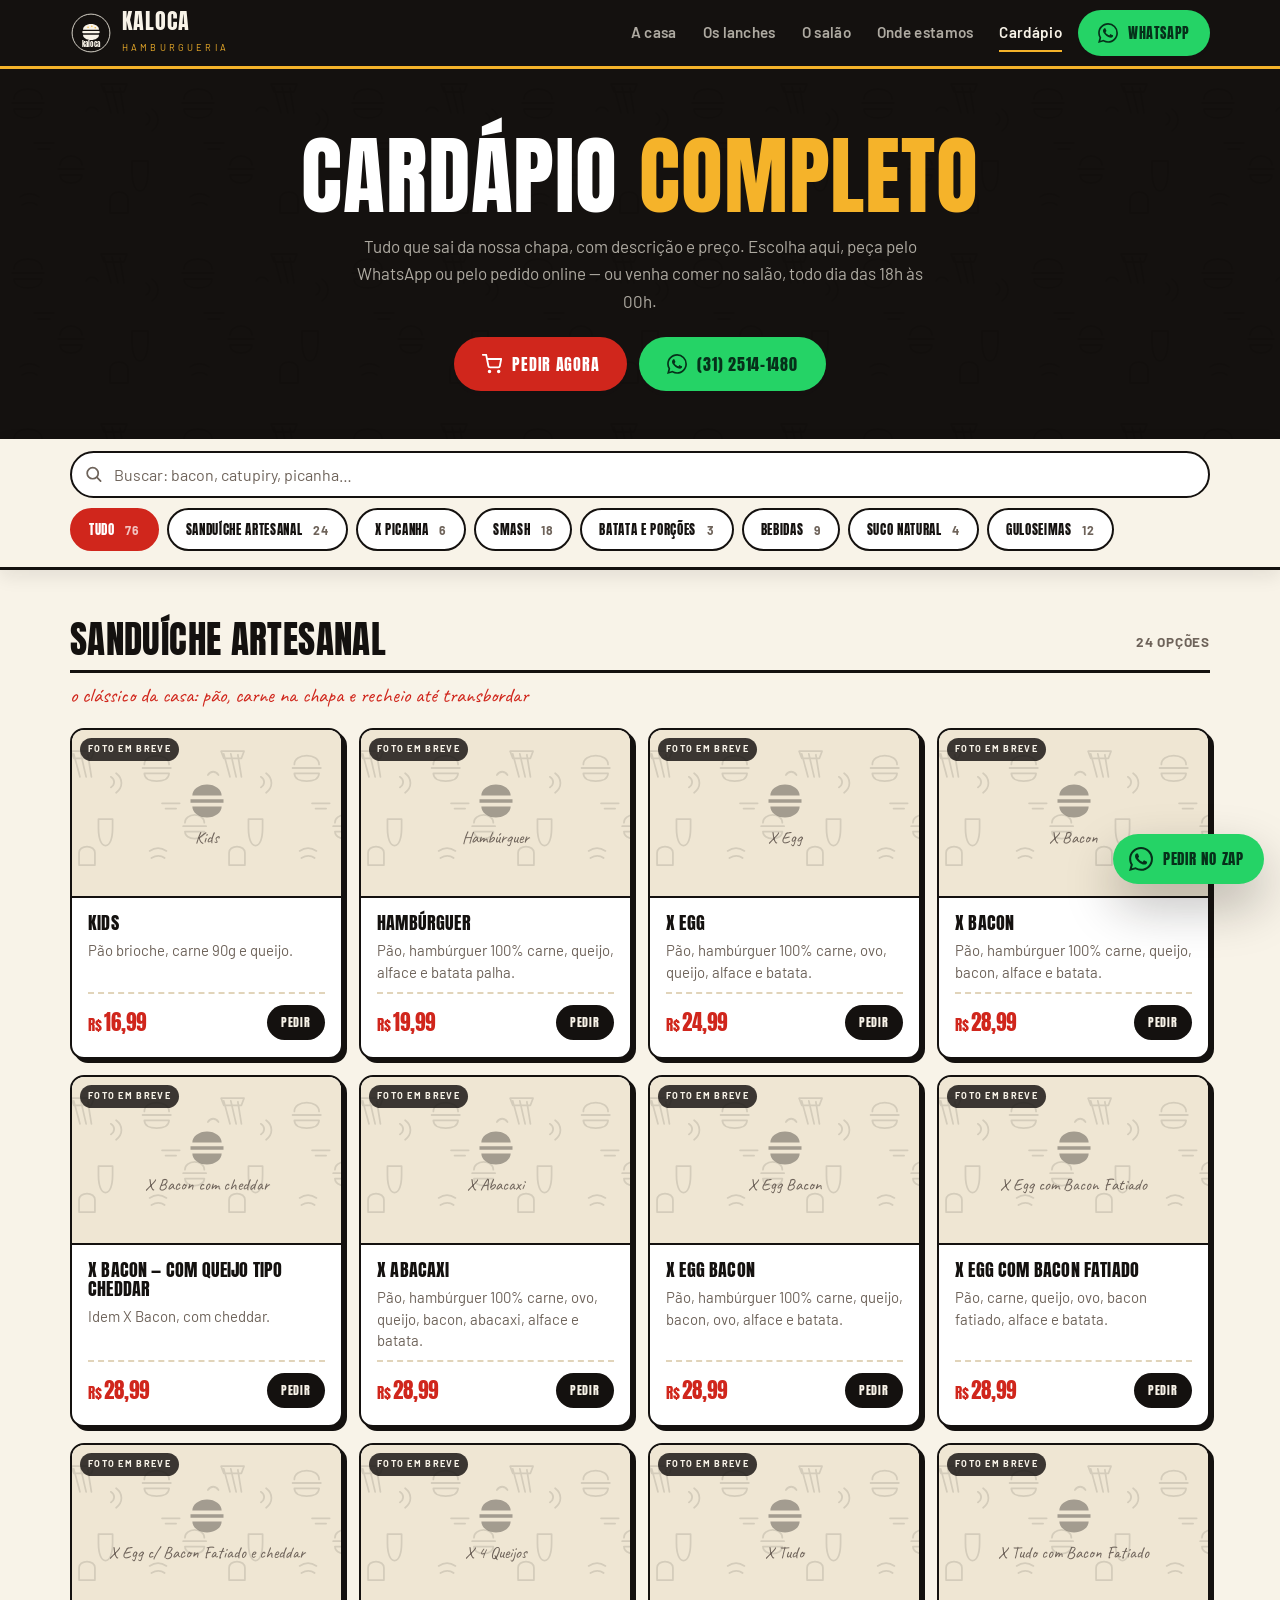
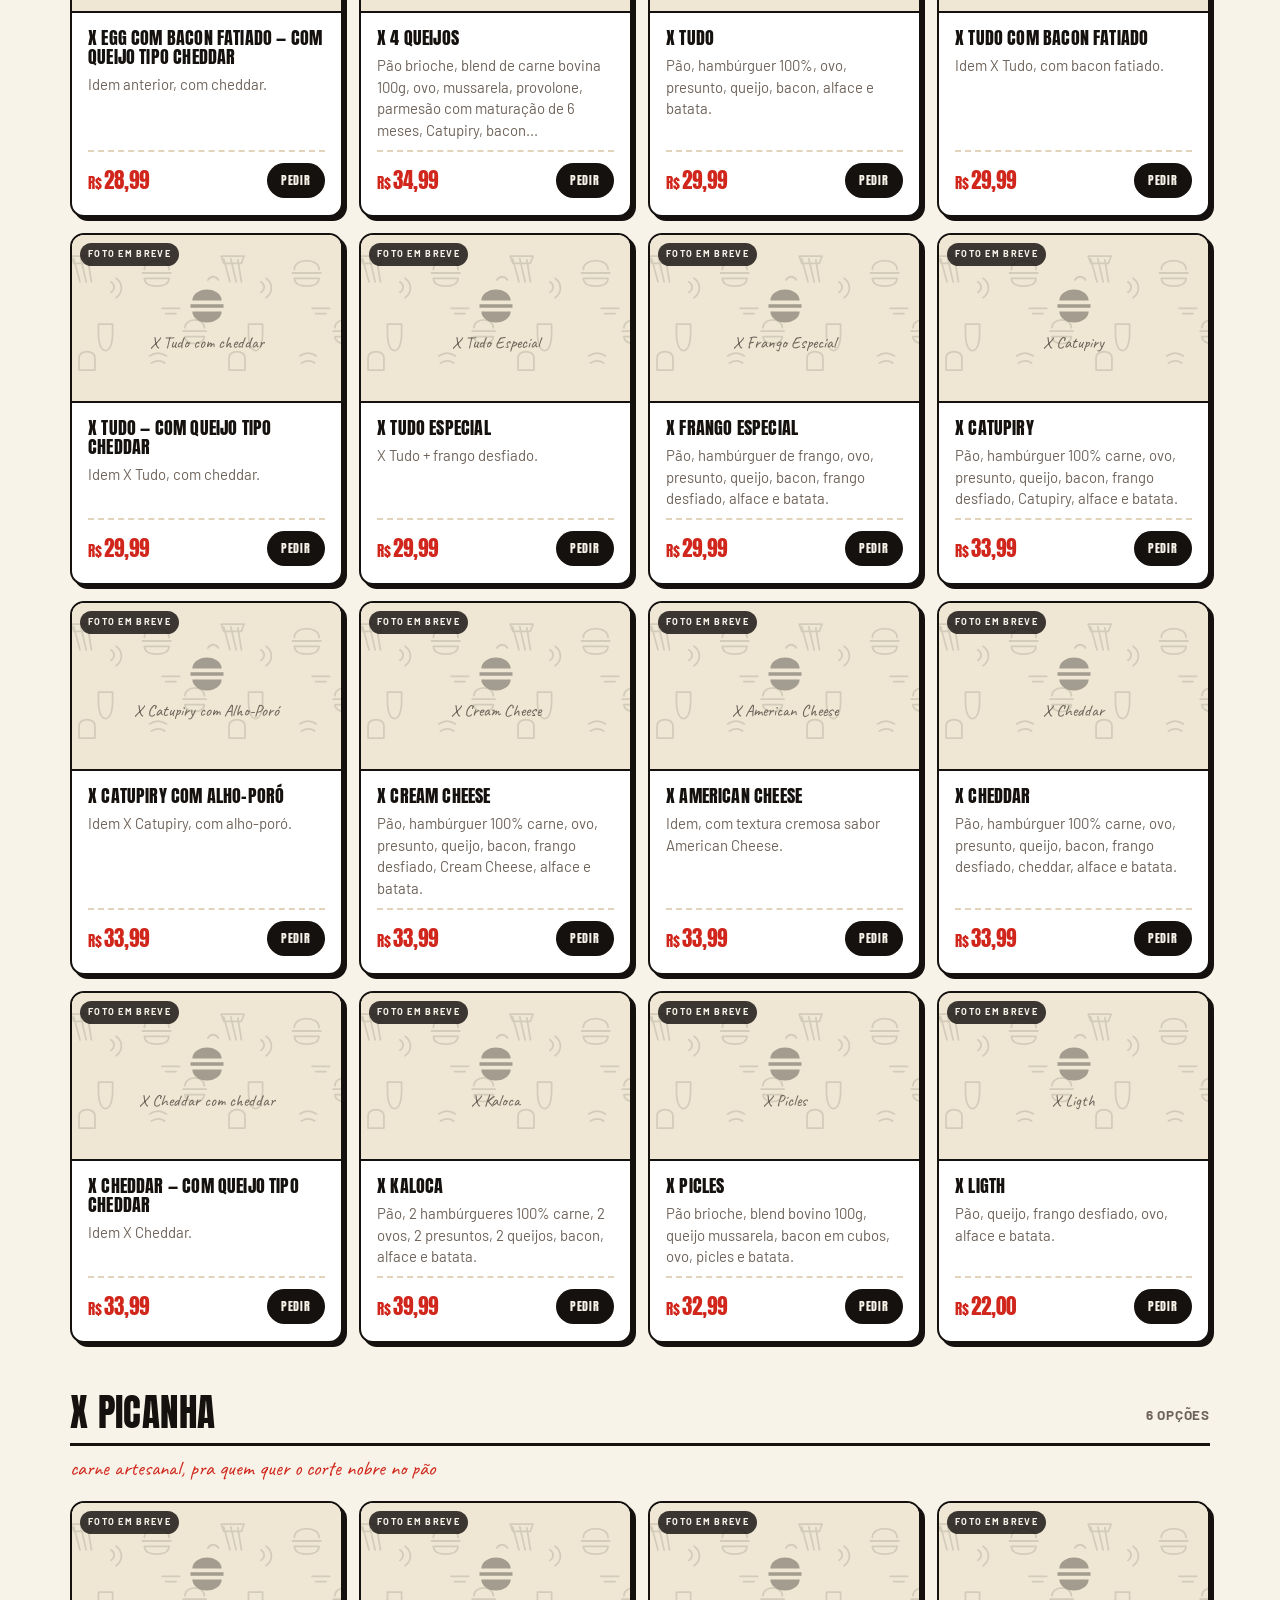
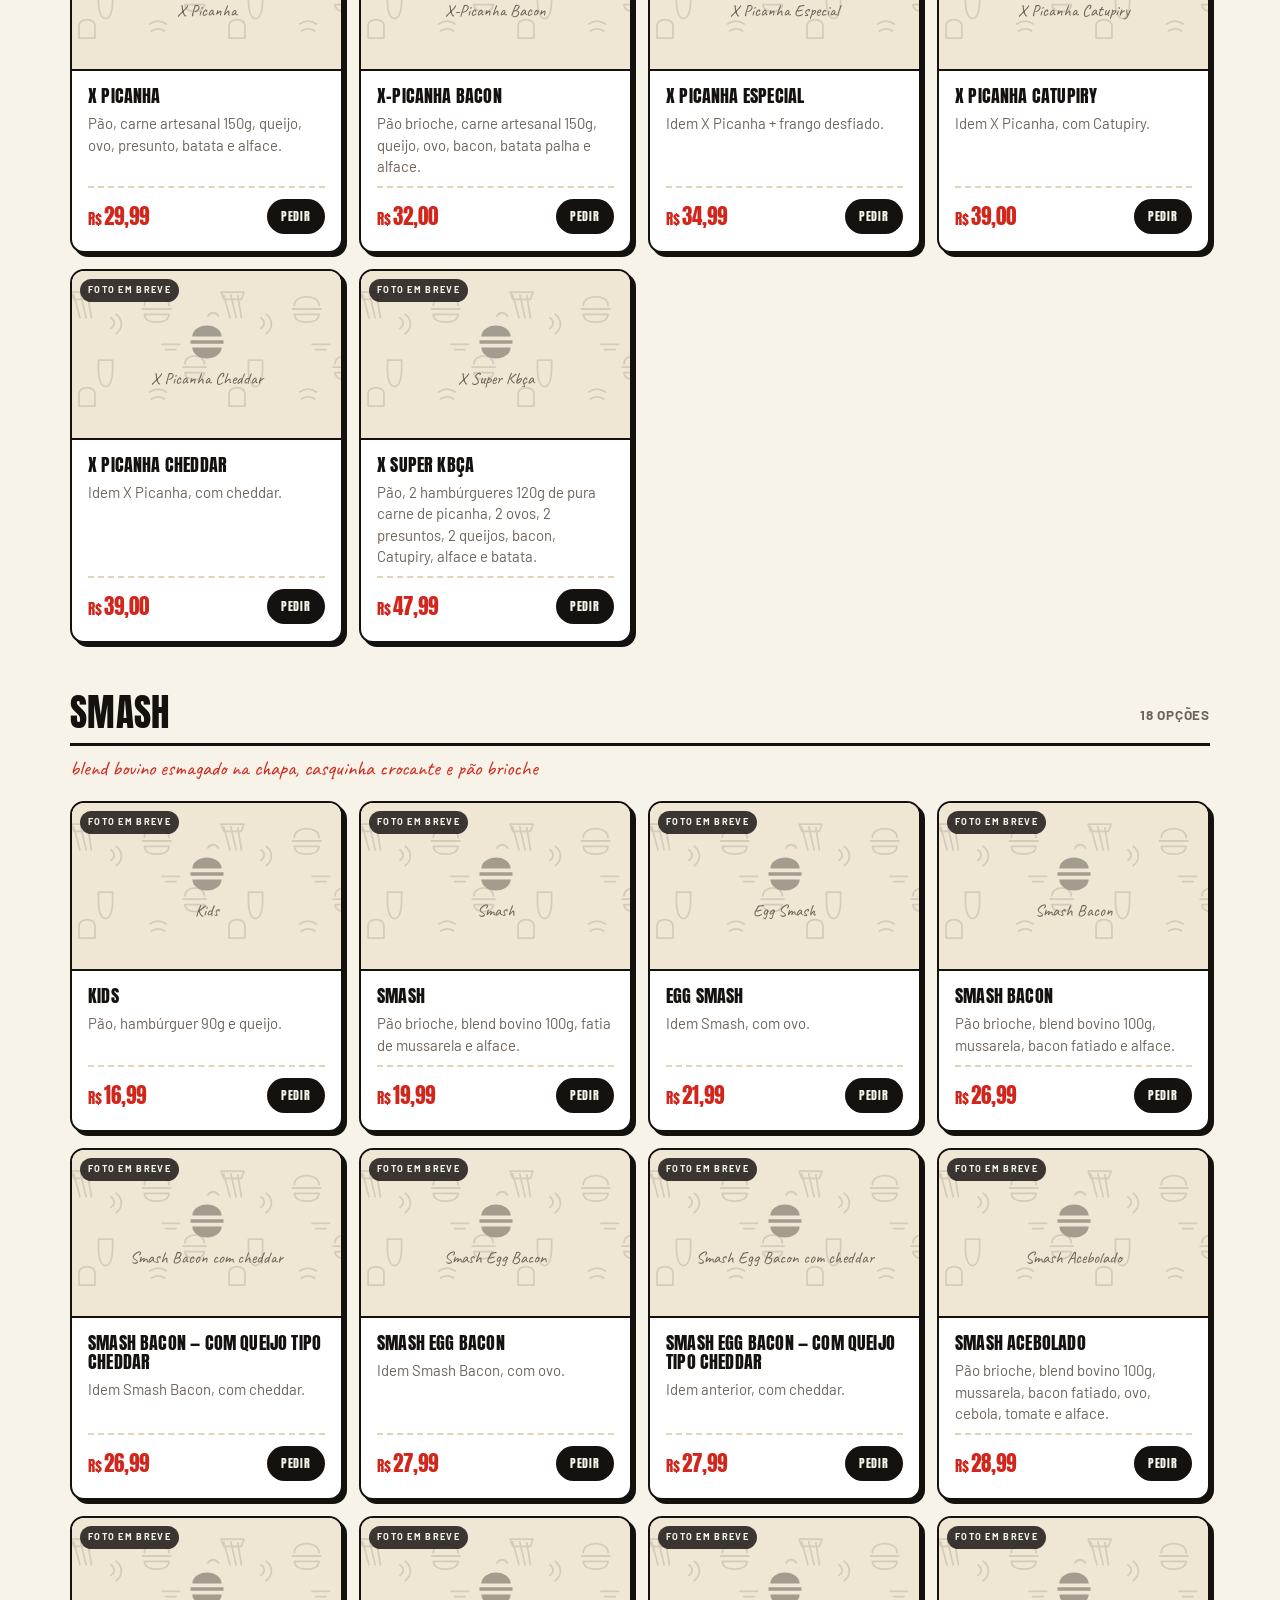
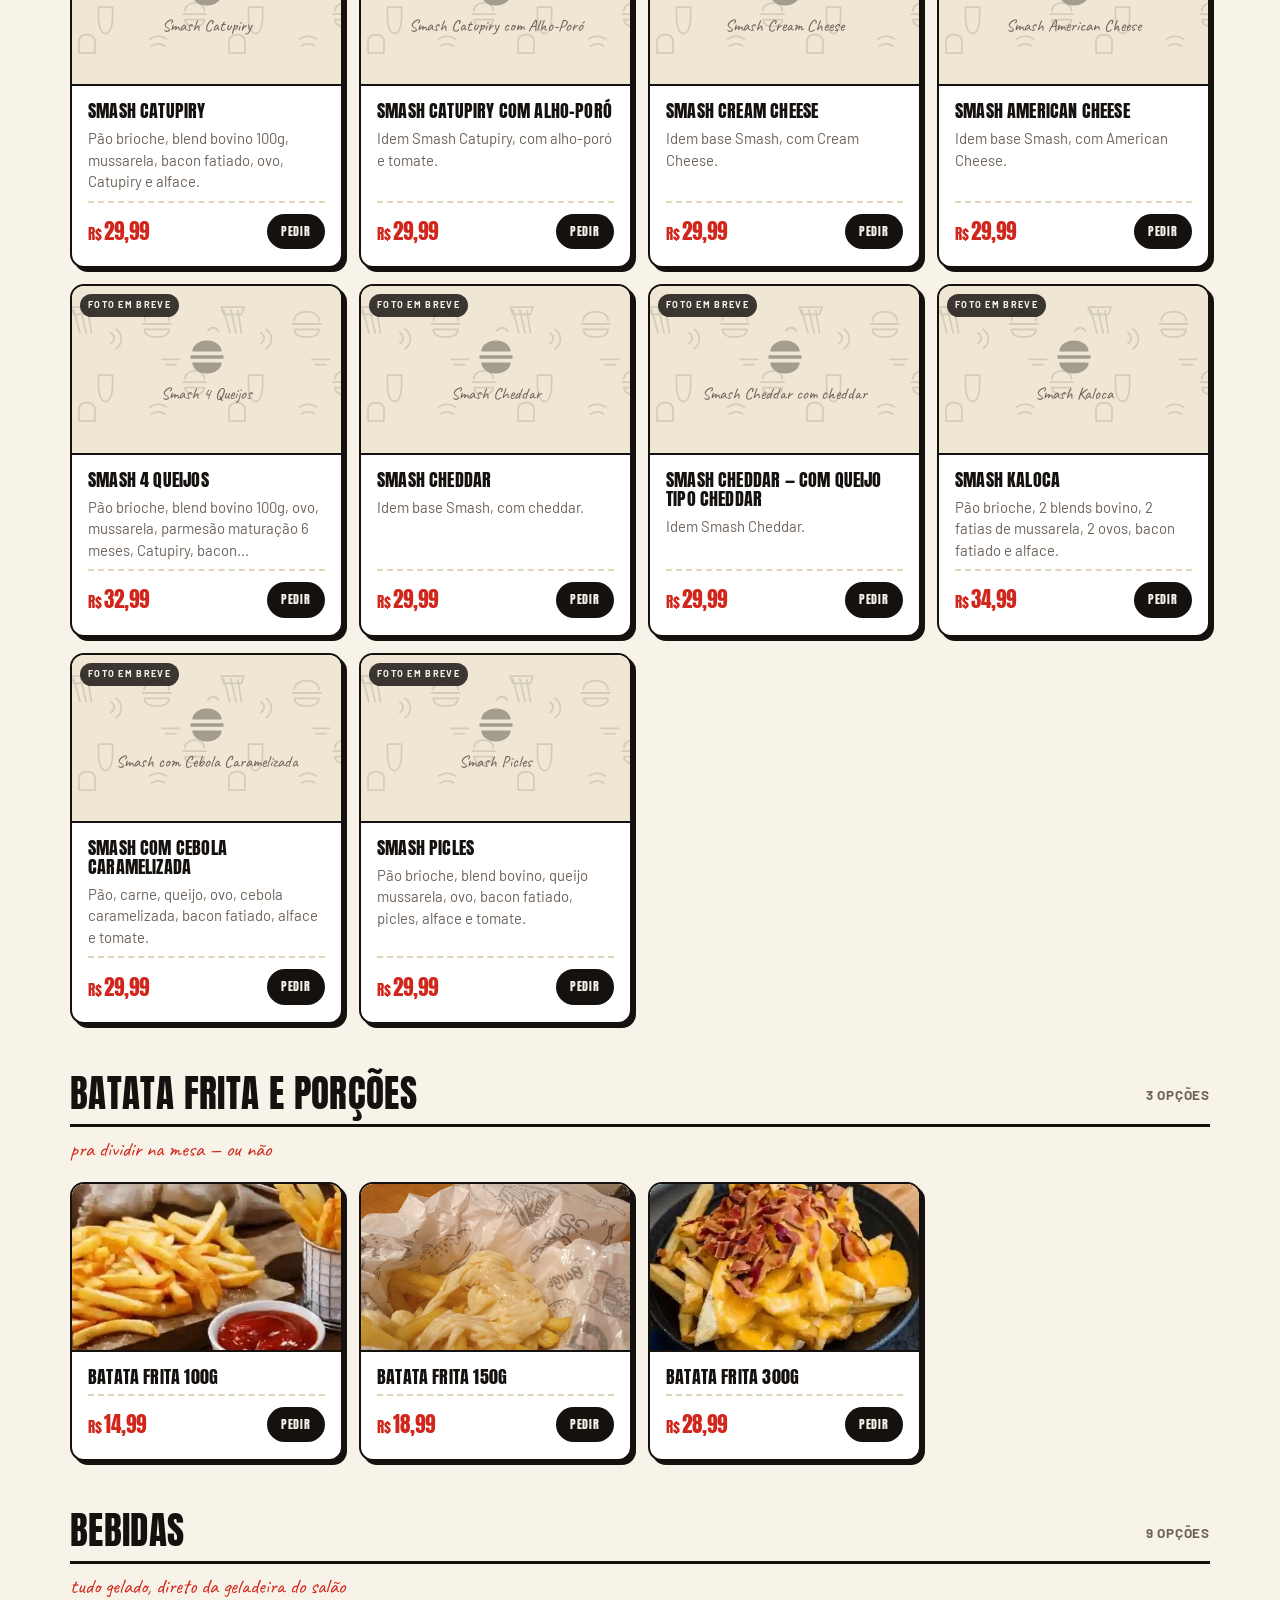
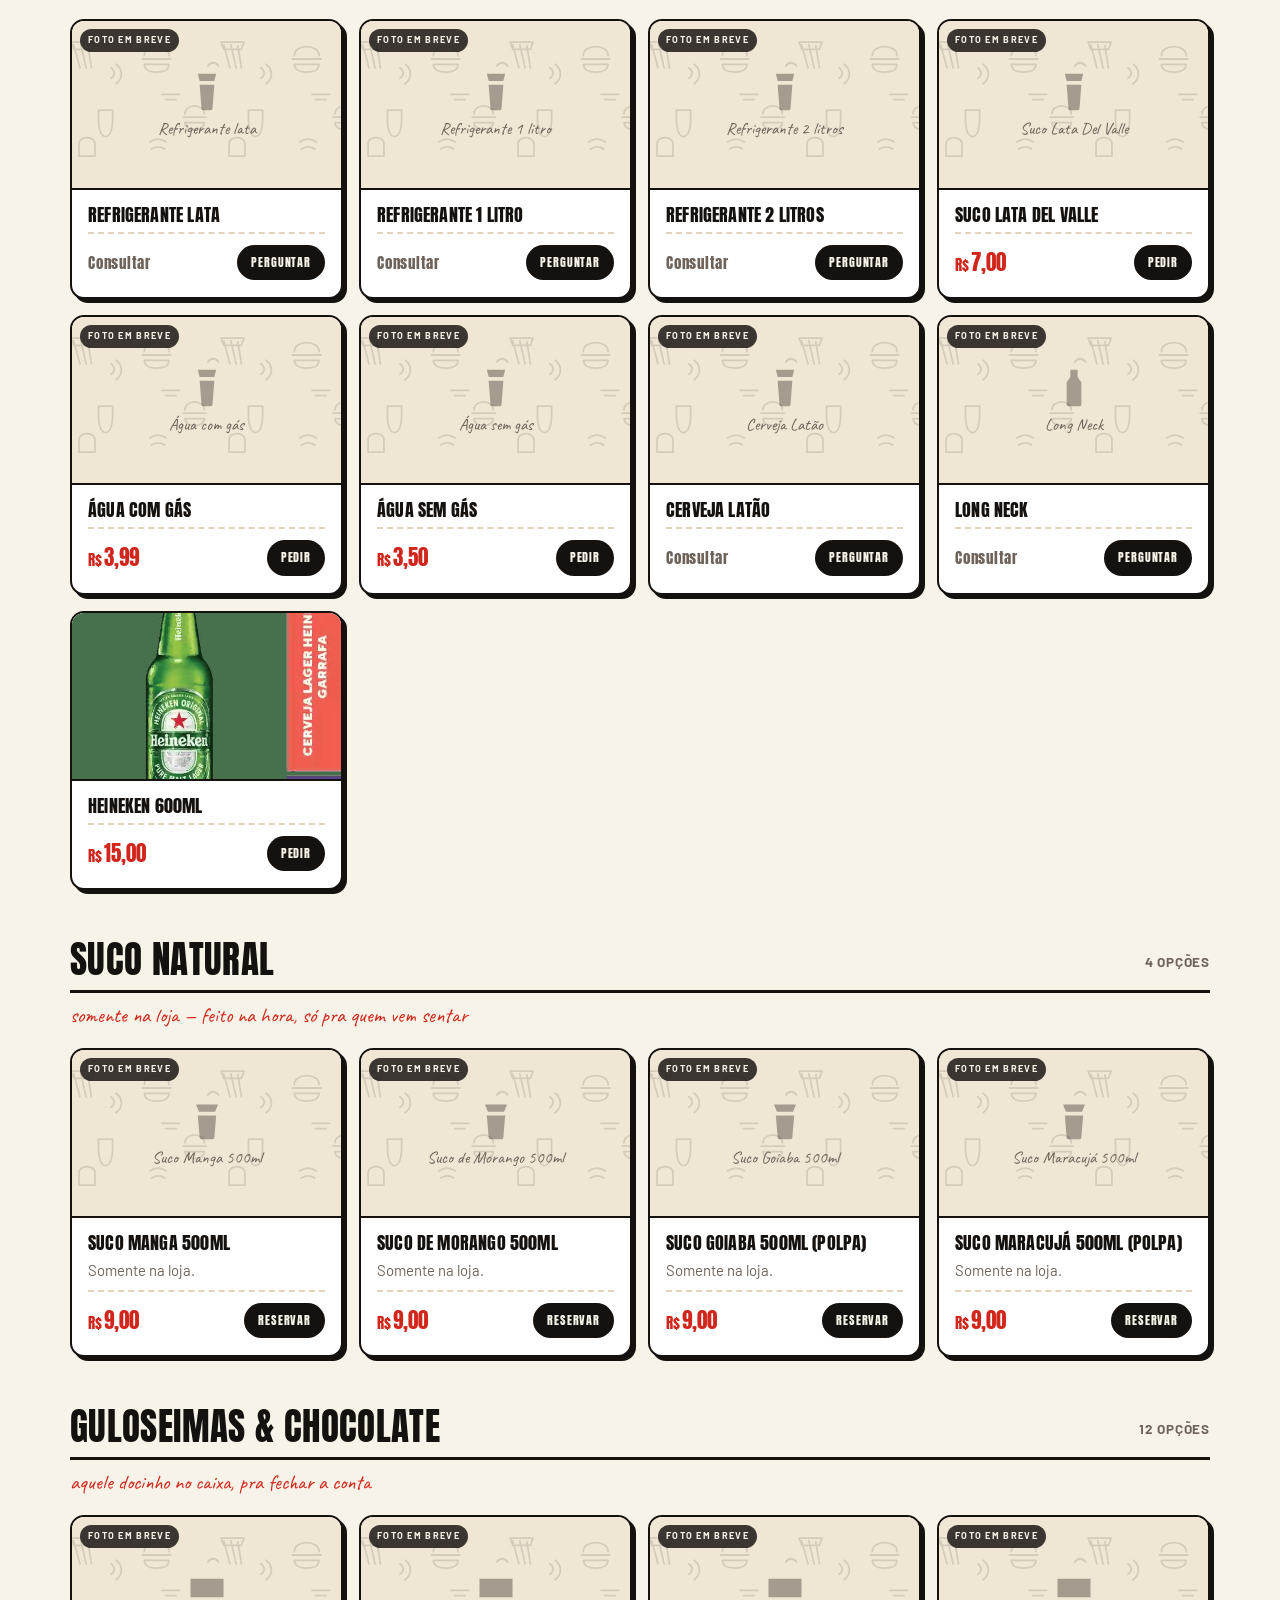
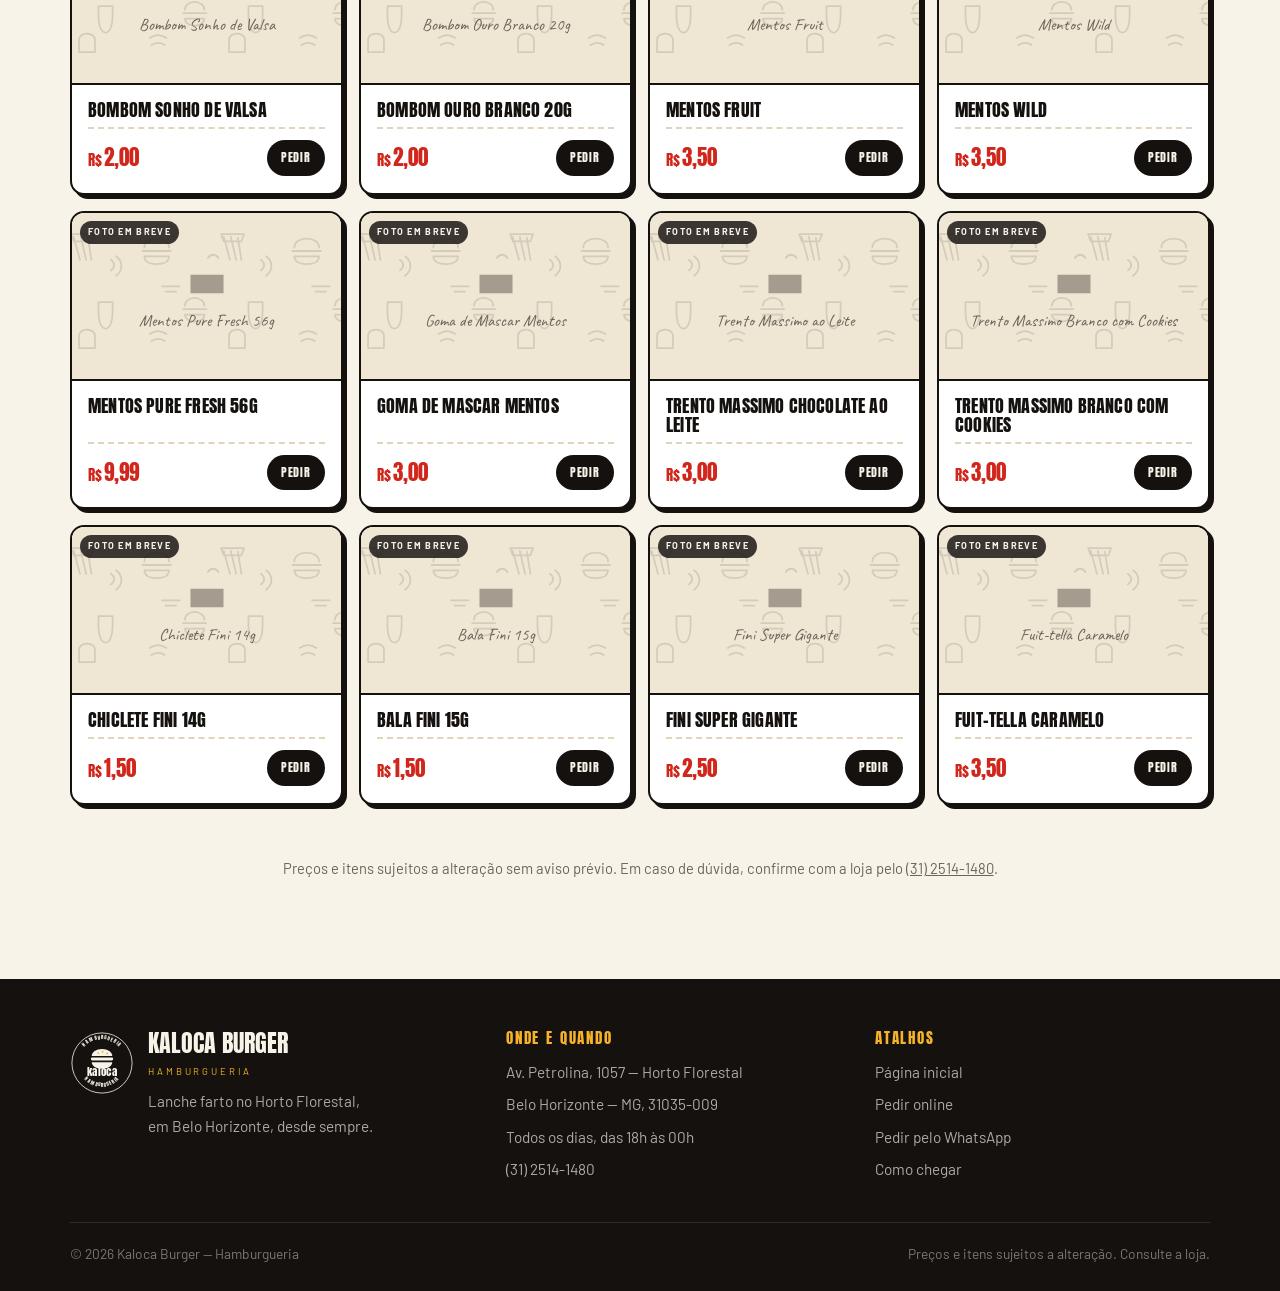
==== cardapio.html @ 1e9589e0 "first commit" ====
<!DOCTYPE html>
<html lang="pt-BR">
<head>
<meta charset="UTF-8">
<meta name="viewport" content="width=device-width, initial-scale=1">
<title>Cardápio — Kaloca Burger | Hamburgueria no Horto Florestal, BH</title>
<meta name="description" content="Cardápio completo da Kaloca Burger: sanduíche artesanal, X Picanha, Smash, batata frita, bebidas, sucos naturais e guloseimas. Com fotos, descrições e preços.">
<meta name="theme-color" content="#14110F">

<meta property="og:type" content="website">
<meta property="og:title" content="Cardápio — Kaloca Burger">
<meta property="og:description" content="Sanduíche artesanal, X Picanha, Smash, batata, bebidas e mais. Todo dia das 18h às 00h no Horto Florestal, BH.">
<meta property="og:image" content="assets/img/destaque-01.jpg">
<meta property="og:locale" content="pt_BR">

<link rel="preconnect" href="https://fonts.googleapis.com">
<link rel="preconnect" href="https://fonts.gstatic.com" crossorigin>
<link href="https://fonts.googleapis.com/css2?family=Anton&family=Barlow:wght@400;500;600;700&family=Caveat:wght@600;700&display=swap" rel="stylesheet">
<link rel="stylesheet" href="css/style.css">
</head>
<body class="tem-barra">

<a class="pula-para-conteudo" href="#conteudo">Pular para o cardápio</a>

<!-- ==================== TOPO ==================== -->
<header class="topo">
  <div class="container topo-interno">

    <a class="topo-marca" href="index.html" aria-label="Kaloca Burger — página inicial">
      <svg class="selo selo--xs" viewBox="0 0 200 200" role="img" aria-hidden="true" focusable="false">
        <circle class="selo-fundo" cx="100" cy="100" r="100"/>
        <circle class="selo-traco" cx="100" cy="100" r="90" fill="none" stroke-width="4"/>
        <g class="selo-tinta">
          <path d="M62 84c0-16 17-27 38-27s38 11 38 27z"/>
          <rect x="58" y="90" width="84" height="11" rx="5.5"/>
          <path d="M62 108h76c0 15-17 25-38 25s-38-10-38-25z"/>
        </g>
        <circle class="selo-realce" cx="86" cy="73" r="3.4"/>
        <circle class="selo-realce" cx="104" cy="68" r="3.4"/>
        <circle class="selo-realce" cx="120" cy="75" r="3.4"/>
        <text class="selo-tinta" x="100" y="168" text-anchor="middle" font-family="Anton, Impact, sans-serif" font-size="34" letter-spacing="1">kaloca</text>
      </svg>
      <span>
        <span class="nome">KALOCA</span>
        <span class="sub">HAMBURGUERIA</span>
      </span>
    </a>

    <nav class="topo-nav" id="nav-principal" aria-label="Navegação principal">
      <a href="index.html#sobre">A casa</a>
      <a href="index.html#destaques">Os lanches</a>
      <a href="index.html#ambiente">O salão</a>
      <a href="index.html#local">Onde estamos</a>
      <a href="cardapio.html" class="ativo" aria-current="page">Cardápio</a>
    </nav>

    <div class="topo-cta">
      <a class="btn btn--zap btn--pequeno btn--zap-topo" href="https://wa.me/553125141480" target="_blank" rel="noopener">
        <svg viewBox="0 0 24 24" fill="currentColor" aria-hidden="true"><path d="M17.472 14.382c-.297-.149-1.758-.867-2.03-.967-.273-.099-.471-.148-.67.15-.197.297-.767.966-.94 1.164-.173.199-.347.223-.644.075-.297-.15-1.255-.463-2.39-1.475-.883-.788-1.48-1.761-1.653-2.059-.173-.297-.018-.458.13-.606.134-.133.298-.347.446-.52.149-.174.198-.298.298-.497.099-.198.05-.371-.025-.52-.075-.149-.669-1.612-.916-2.207-.242-.579-.487-.5-.669-.51-.173-.008-.371-.01-.57-.01-.198 0-.52.074-.792.372-.272.297-1.04 1.016-1.04 2.479 0 1.462 1.065 2.875 1.213 3.074.149.198 2.096 3.2 5.077 4.487.709.306 1.262.489 1.694.625.712.227 1.36.195 1.872.118.571-.085 1.758-.719 2.006-1.413.248-.694.248-1.289.173-1.413-.074-.124-.272-.198-.57-.347M12.05 21.785h-.004a9.87 9.87 0 0 1-5.031-1.378l-.361-.214-3.741.982.998-3.648-.235-.374a9.86 9.86 0 0 1-1.51-5.26c.001-5.45 4.436-9.884 9.888-9.884 2.64 0 5.122 1.03 6.988 2.898a9.825 9.825 0 0 1 2.893 6.994c-.003 5.45-4.437 9.884-9.885 9.884m8.413-18.297A11.815 11.815 0 0 0 12.05 0C5.495 0 .16 5.335.157 11.892c0 2.096.547 4.142 1.588 5.945L.057 24l6.305-1.654a11.882 11.882 0 0 0 5.683 1.448h.005c6.554 0 11.89-5.335 11.893-11.893a11.821 11.821 0 0 0-3.48-8.413"/></svg>
        WhatsApp
      </a>
      <button class="menu-btn" id="menu-btn" aria-expanded="false" aria-controls="nav-principal" aria-label="Abrir menu de navegação">
        <svg viewBox="0 0 24 24" fill="none" stroke="currentColor" stroke-width="2.4" stroke-linecap="round" aria-hidden="true"><path d="M3 6h18M3 12h18M3 18h18"/></svg>
      </button>
    </div>

  </div>
</header>

<!-- ==================== CAPA DO CARDÁPIO ==================== -->
<section class="cardapio-topo">
  <div class="container">
    <h1>Cardápio <em>completo</em></h1>
    <p>
      Tudo que sai da nossa chapa, com descrição e preço. Escolha aqui, peça pelo
      WhatsApp ou pelo pedido online — ou venha comer no salão, todo dia das 18h às 00h.
    </p>
    <div class="btns">
      <a class="btn btn--pedir" href="https://pedido.anota.ai/loja/kbcas-kaloca-1" target="_blank" rel="noopener">
        <svg viewBox="0 0 24 24" fill="none" stroke="currentColor" stroke-width="2.2" stroke-linecap="round" stroke-linejoin="round" aria-hidden="true"><circle cx="9" cy="21" r="1"/><circle cx="20" cy="21" r="1"/><path d="M1 1h4l2.68 13.39a2 2 0 0 0 2 1.61h9.72a2 2 0 0 0 2-1.61L23 6H6"/></svg>
        Pedir agora
      </a>
      <a class="btn btn--zap" href="https://wa.me/553125141480" target="_blank" rel="noopener">
        <svg viewBox="0 0 24 24" fill="currentColor" aria-hidden="true"><path d="M17.472 14.382c-.297-.149-1.758-.867-2.03-.967-.273-.099-.471-.148-.67.15-.197.297-.767.966-.94 1.164-.173.199-.347.223-.644.075-.297-.15-1.255-.463-2.39-1.475-.883-.788-1.48-1.761-1.653-2.059-.173-.297-.018-.458.13-.606.134-.133.298-.347.446-.52.149-.174.198-.298.298-.497.099-.198.05-.371-.025-.52-.075-.149-.669-1.612-.916-2.207-.242-.579-.487-.5-.669-.51-.173-.008-.371-.01-.57-.01-.198 0-.52.074-.792.372-.272.297-1.04 1.016-1.04 2.479 0 1.462 1.065 2.875 1.213 3.074.149.198 2.096 3.2 5.077 4.487.709.306 1.262.489 1.694.625.712.227 1.36.195 1.872.118.571-.085 1.758-.719 2.006-1.413.248-.694.248-1.289.173-1.413-.074-.124-.272-.198-.57-.347M12.05 21.785h-.004a9.87 9.87 0 0 1-5.031-1.378l-.361-.214-3.741.982.998-3.648-.235-.374a9.86 9.86 0 0 1-1.51-5.26c.001-5.45 4.436-9.884 9.888-9.884 2.64 0 5.122 1.03 6.988 2.898a9.825 9.825 0 0 1 2.893 6.994c-.003 5.45-4.437 9.884-9.885 9.884m8.413-18.297A11.815 11.815 0 0 0 12.05 0C5.495 0 .16 5.335.157 11.892c0 2.096.547 4.142 1.588 5.945L.057 24l6.305-1.654a11.882 11.882 0 0 0 5.683 1.448h.005c6.554 0 11.89-5.335 11.893-11.893a11.821 11.821 0 0 0-3.48-8.413"/></svg>
        (31) 2514-1480
      </a>
    </div>
  </div>
</section>

<!-- ==================== FILTROS ==================== -->
<div class="filtros">
  <div class="container filtros-interno">

    <div class="busca-caixa">
      <svg viewBox="0 0 24 24" fill="none" stroke="currentColor" stroke-width="2.2" stroke-linecap="round" stroke-linejoin="round" aria-hidden="true"><circle cx="11" cy="11" r="7"/><path d="M21 21l-4.3-4.3"/></svg>
      <label class="so-leitor" for="busca">Buscar item no cardápio</label>
      <input type="search" id="busca" placeholder="Buscar: bacon, catupiry, picanha…" autocomplete="off">
      <button class="busca-limpar" id="busca-limpar" type="button" aria-label="Limpar busca">
        <svg viewBox="0 0 24 24" fill="none" stroke="currentColor" stroke-width="2.6" stroke-linecap="round" aria-hidden="true"><path d="M18 6L6 18M6 6l12 12"/></svg>
      </button>
    </div>

    <div class="abas" role="tablist" aria-label="Categorias do cardápio">
      <button class="aba" role="tab" aria-selected="true"  data-filtro="todos">Tudo <span class="conta">76</span></button>
      <button class="aba" role="tab" aria-selected="false" data-filtro="artesanal">Sanduíche artesanal <span class="conta">24</span></button>
      <button class="aba" role="tab" aria-selected="false" data-filtro="picanha">X Picanha <span class="conta">6</span></button>
      <button class="aba" role="tab" aria-selected="false" data-filtro="smash">Smash <span class="conta">18</span></button>
      <button class="aba" role="tab" aria-selected="false" data-filtro="batata">Batata e porções <span class="conta">3</span></button>
      <button class="aba" role="tab" aria-selected="false" data-filtro="bebidas">Bebidas <span class="conta">9</span></button>
      <button class="aba" role="tab" aria-selected="false" data-filtro="sucos">Suco natural <span class="conta">4</span></button>
      <button class="aba" role="tab" aria-selected="false" data-filtro="guloseimas">Guloseimas <span class="conta">12</span></button>
    </div>

  </div>
</div>

<!-- ==================== CARDÁPIO ==================== -->
<main class="cardapio-corpo" id="conteudo">
  <div class="container">

    <!-- ---------- SANDUÍCHE ARTESANAL ---------- -->
    <section class="grupo" id="artesanal" data-grupo="artesanal">
      <div class="grupo-cabeca">
        <h2>Sanduíche artesanal</h2>
        <span class="qtd">24 opções</span>
      </div>
      <p class="grupo-nota">o clássico da casa: pão, carne na chapa e recheio até transbordar</p>

      <div class="grade">

        <article class="item" data-busca="kids pão brioche carne 90g queijo">
          <div class="item-foto" data-foto="assets/img/cardapio/kids.jpg">
            <span class="tag-foto">Foto em breve</span>
            <svg class="marca-dagua" viewBox="0 0 24 24" fill="currentColor" aria-hidden="true"><path d="M4 9c0-3.3 3.6-6 8-6s8 2.7 8 6zM3 11h18v2H3zM4 15h16c0 3.3-3.6 6-8 6s-8-2.7-8-6z"/></svg>
            <span class="aguardando">Kids</span>
          </div>
          <div class="item-corpo">
            <h3 class="item-nome">Kids</h3>
            <p class="item-desc">Pão brioche, carne 90g e queijo.</p>
            <div class="item-rodape">
              <span class="item-preco"><span class="cifra">R$</span>16,99</span>
              <a class="item-pedir" href="https://pedido.anota.ai/loja/kbcas-kaloca-1" target="_blank" rel="noopener">Pedir</a>
            </div>
          </div>
        </article>

        <article class="item" data-busca="hambúrguer hamburguer pão 100% carne queijo alface batata palha">
          <div class="item-foto" data-foto="assets/img/cardapio/hamburguer.jpg">
            <span class="tag-foto">Foto em breve</span>
            <svg class="marca-dagua" viewBox="0 0 24 24" fill="currentColor" aria-hidden="true"><path d="M4 9c0-3.3 3.6-6 8-6s8 2.7 8 6zM3 11h18v2H3zM4 15h16c0 3.3-3.6 6-8 6s-8-2.7-8-6z"/></svg>
            <span class="aguardando">Hambúrguer</span>
          </div>
          <div class="item-corpo">
            <h3 class="item-nome">Hambúrguer</h3>
            <p class="item-desc">Pão, hambúrguer 100% carne, queijo, alface e batata palha.</p>
            <div class="item-rodape">
              <span class="item-preco"><span class="cifra">R$</span>19,99</span>
              <a class="item-pedir" href="https://pedido.anota.ai/loja/kbcas-kaloca-1" target="_blank" rel="noopener">Pedir</a>
            </div>
          </div>
        </article>

        <article class="item" data-busca="x egg ovo pão 100% carne queijo alface batata">
          <div class="item-foto" data-foto="assets/img/cardapio/x-egg.jpg">
            <span class="tag-foto">Foto em breve</span>
            <svg class="marca-dagua" viewBox="0 0 24 24" fill="currentColor" aria-hidden="true"><path d="M4 9c0-3.3 3.6-6 8-6s8 2.7 8 6zM3 11h18v2H3zM4 15h16c0 3.3-3.6 6-8 6s-8-2.7-8-6z"/></svg>
            <span class="aguardando">X Egg</span>
          </div>
          <div class="item-corpo">
            <h3 class="item-nome">X Egg</h3>
            <p class="item-desc">Pão, hambúrguer 100% carne, ovo, queijo, alface e batata.</p>
            <div class="item-rodape">
              <span class="item-preco"><span class="cifra">R$</span>24,99</span>
              <a class="item-pedir" href="https://pedido.anota.ai/loja/kbcas-kaloca-1" target="_blank" rel="noopener">Pedir</a>
            </div>
          </div>
        </article>

        <article class="item" data-busca="x bacon pão 100% carne queijo bacon alface batata">
          <div class="item-foto" data-foto="assets/img/cardapio/x-bacon.jpg">
            <span class="tag-foto">Foto em breve</span>
            <svg class="marca-dagua" viewBox="0 0 24 24" fill="currentColor" aria-hidden="true"><path d="M4 9c0-3.3 3.6-6 8-6s8 2.7 8 6zM3 11h18v2H3zM4 15h16c0 3.3-3.6 6-8 6s-8-2.7-8-6z"/></svg>
            <span class="aguardando">X Bacon</span>
          </div>
          <div class="item-corpo">
            <h3 class="item-nome">X Bacon</h3>
            <p class="item-desc">Pão, hambúrguer 100% carne, queijo, bacon, alface e batata.</p>
            <div class="item-rodape">
              <span class="item-preco"><span class="cifra">R$</span>28,99</span>
              <a class="item-pedir" href="https://pedido.anota.ai/loja/kbcas-kaloca-1" target="_blank" rel="noopener">Pedir</a>
            </div>
          </div>
        </article>

        <article class="item" data-busca="x bacon com queijo tipo cheddar">
          <div class="item-foto" data-foto="assets/img/cardapio/x-bacon-cheddar.jpg">
            <span class="tag-foto">Foto em breve</span>
            <svg class="marca-dagua" viewBox="0 0 24 24" fill="currentColor" aria-hidden="true"><path d="M4 9c0-3.3 3.6-6 8-6s8 2.7 8 6zM3 11h18v2H3zM4 15h16c0 3.3-3.6 6-8 6s-8-2.7-8-6z"/></svg>
            <span class="aguardando">X Bacon com cheddar</span>
          </div>
          <div class="item-corpo">
            <h3 class="item-nome">X Bacon — Com queijo tipo cheddar</h3>
            <p class="item-desc">Idem X Bacon, com cheddar.</p>
            <div class="item-rodape">
              <span class="item-preco"><span class="cifra">R$</span>28,99</span>
              <a class="item-pedir" href="https://pedido.anota.ai/loja/kbcas-kaloca-1" target="_blank" rel="noopener">Pedir</a>
            </div>
          </div>
        </article>

        <article class="item" data-busca="x abacaxi pão 100% carne ovo queijo bacon abacaxi alface batata">
          <div class="item-foto" data-foto="assets/img/cardapio/x-abacaxi.jpg">
            <span class="tag-foto">Foto em breve</span>
            <svg class="marca-dagua" viewBox="0 0 24 24" fill="currentColor" aria-hidden="true"><path d="M4 9c0-3.3 3.6-6 8-6s8 2.7 8 6zM3 11h18v2H3zM4 15h16c0 3.3-3.6 6-8 6s-8-2.7-8-6z"/></svg>
            <span class="aguardando">X Abacaxi</span>
          </div>
          <div class="item-corpo">
            <h3 class="item-nome">X Abacaxi</h3>
            <p class="item-desc">Pão, hambúrguer 100% carne, ovo, queijo, bacon, abacaxi, alface e batata.</p>
            <div class="item-rodape">
              <span class="item-preco"><span class="cifra">R$</span>28,99</span>
              <a class="item-pedir" href="https://pedido.anota.ai/loja/kbcas-kaloca-1" target="_blank" rel="noopener">Pedir</a>
            </div>
          </div>
        </article>

        <article class="item" data-busca="x egg bacon ovo pão 100% carne queijo alface batata">
          <div class="item-foto" data-foto="assets/img/cardapio/x-egg-bacon.jpg">
            <span class="tag-foto">Foto em breve</span>
            <svg class="marca-dagua" viewBox="0 0 24 24" fill="currentColor" aria-hidden="true"><path d="M4 9c0-3.3 3.6-6 8-6s8 2.7 8 6zM3 11h18v2H3zM4 15h16c0 3.3-3.6 6-8 6s-8-2.7-8-6z"/></svg>
            <span class="aguardando">X Egg Bacon</span>
          </div>
          <div class="item-corpo">
            <h3 class="item-nome">X Egg Bacon</h3>
            <p class="item-desc">Pão, hambúrguer 100% carne, queijo, bacon, ovo, alface e batata.</p>
            <div class="item-rodape">
              <span class="item-preco"><span class="cifra">R$</span>28,99</span>
              <a class="item-pedir" href="https://pedido.anota.ai/loja/kbcas-kaloca-1" target="_blank" rel="noopener">Pedir</a>
            </div>
          </div>
        </article>

        <article class="item" data-busca="x egg com bacon fatiado pão carne queijo ovo alface batata">
          <div class="item-foto" data-foto="assets/img/cardapio/x-egg-bacon-fatiado.jpg">
            <span class="tag-foto">Foto em breve</span>
            <svg class="marca-dagua" viewBox="0 0 24 24" fill="currentColor" aria-hidden="true"><path d="M4 9c0-3.3 3.6-6 8-6s8 2.7 8 6zM3 11h18v2H3zM4 15h16c0 3.3-3.6 6-8 6s-8-2.7-8-6z"/></svg>
            <span class="aguardando">X Egg com Bacon Fatiado</span>
          </div>
          <div class="item-corpo">
            <h3 class="item-nome">X Egg com Bacon Fatiado</h3>
            <p class="item-desc">Pão, carne, queijo, ovo, bacon fatiado, alface e batata.</p>
            <div class="item-rodape">
              <span class="item-preco"><span class="cifra">R$</span>28,99</span>
              <a class="item-pedir" href="https://pedido.anota.ai/loja/kbcas-kaloca-1" target="_blank" rel="noopener">Pedir</a>
            </div>
          </div>
        </article>

        <article class="item" data-busca="x egg com bacon fatiado com queijo tipo cheddar">
          <div class="item-foto" data-foto="assets/img/cardapio/x-egg-bacon-fatiado-cheddar.jpg">
            <span class="tag-foto">Foto em breve</span>
            <svg class="marca-dagua" viewBox="0 0 24 24" fill="currentColor" aria-hidden="true"><path d="M4 9c0-3.3 3.6-6 8-6s8 2.7 8 6zM3 11h18v2H3zM4 15h16c0 3.3-3.6 6-8 6s-8-2.7-8-6z"/></svg>
            <span class="aguardando">X Egg c/ Bacon Fatiado e cheddar</span>
          </div>
          <div class="item-corpo">
            <h3 class="item-nome">X Egg com Bacon Fatiado — Com queijo tipo cheddar</h3>
            <p class="item-desc">Idem anterior, com cheddar.</p>
            <div class="item-rodape">
              <span class="item-preco"><span class="cifra">R$</span>28,99</span>
              <a class="item-pedir" href="https://pedido.anota.ai/loja/kbcas-kaloca-1" target="_blank" rel="noopener">Pedir</a>
            </div>
          </div>
        </article>

        <article class="item" data-busca="x 4 quatro queijos pão brioche blend carne bovina 100g ovo mussarela provolone parmesão maturação catupiry bacon">
          <div class="item-foto" data-foto="assets/img/cardapio/x-4-queijos.jpg">
            <span class="tag-foto">Foto em breve</span>
            <svg class="marca-dagua" viewBox="0 0 24 24" fill="currentColor" aria-hidden="true"><path d="M4 9c0-3.3 3.6-6 8-6s8 2.7 8 6zM3 11h18v2H3zM4 15h16c0 3.3-3.6 6-8 6s-8-2.7-8-6z"/></svg>
            <span class="aguardando">X 4 Queijos</span>
          </div>
          <div class="item-corpo">
            <h3 class="item-nome">X 4 Queijos</h3>
            <p class="item-desc">Pão brioche, blend de carne bovina 100g, ovo, mussarela, provolone, parmesão com maturação de 6 meses, Catupiry, bacon...</p>
            <div class="item-rodape">
              <span class="item-preco"><span class="cifra">R$</span>34,99</span>
              <a class="item-pedir" href="https://pedido.anota.ai/loja/kbcas-kaloca-1" target="_blank" rel="noopener">Pedir</a>
            </div>
          </div>
        </article>

        <article class="item" data-busca="x tudo pão 100% carne ovo presunto queijo bacon alface batata">
          <div class="item-foto" data-foto="assets/img/cardapio/x-tudo.jpg">
            <span class="tag-foto">Foto em breve</span>
            <svg class="marca-dagua" viewBox="0 0 24 24" fill="currentColor" aria-hidden="true"><path d="M4 9c0-3.3 3.6-6 8-6s8 2.7 8 6zM3 11h18v2H3zM4 15h16c0 3.3-3.6 6-8 6s-8-2.7-8-6z"/></svg>
            <span class="aguardando">X Tudo</span>
          </div>
          <div class="item-corpo">
            <h3 class="item-nome">X Tudo</h3>
            <p class="item-desc">Pão, hambúrguer 100%, ovo, presunto, queijo, bacon, alface e batata.</p>
            <div class="item-rodape">
              <span class="item-preco"><span class="cifra">R$</span>29,99</span>
              <a class="item-pedir" href="https://pedido.anota.ai/loja/kbcas-kaloca-1" target="_blank" rel="noopener">Pedir</a>
            </div>
          </div>
        </article>

        <article class="item" data-busca="x tudo com bacon fatiado">
          <div class="item-foto" data-foto="assets/img/cardapio/x-tudo-bacon-fatiado.jpg">
            <span class="tag-foto">Foto em breve</span>
            <svg class="marca-dagua" viewBox="0 0 24 24" fill="currentColor" aria-hidden="true"><path d="M4 9c0-3.3 3.6-6 8-6s8 2.7 8 6zM3 11h18v2H3zM4 15h16c0 3.3-3.6 6-8 6s-8-2.7-8-6z"/></svg>
            <span class="aguardando">X Tudo com Bacon Fatiado</span>
          </div>
          <div class="item-corpo">
            <h3 class="item-nome">X Tudo com Bacon Fatiado</h3>
            <p class="item-desc">Idem X Tudo, com bacon fatiado.</p>
            <div class="item-rodape">
              <span class="item-preco"><span class="cifra">R$</span>29,99</span>
              <a class="item-pedir" href="https://pedido.anota.ai/loja/kbcas-kaloca-1" target="_blank" rel="noopener">Pedir</a>
            </div>
          </div>
        </article>

        <article class="item" data-busca="x tudo com queijo tipo cheddar">
          <div class="item-foto" data-foto="assets/img/cardapio/x-tudo-cheddar.jpg">
            <span class="tag-foto">Foto em breve</span>
            <svg class="marca-dagua" viewBox="0 0 24 24" fill="currentColor" aria-hidden="true"><path d="M4 9c0-3.3 3.6-6 8-6s8 2.7 8 6zM3 11h18v2H3zM4 15h16c0 3.3-3.6 6-8 6s-8-2.7-8-6z"/></svg>
            <span class="aguardando">X Tudo com cheddar</span>
          </div>
          <div class="item-corpo">
            <h3 class="item-nome">X Tudo — Com queijo tipo cheddar</h3>
            <p class="item-desc">Idem X Tudo, com cheddar.</p>
            <div class="item-rodape">
              <span class="item-preco"><span class="cifra">R$</span>29,99</span>
              <a class="item-pedir" href="https://pedido.anota.ai/loja/kbcas-kaloca-1" target="_blank" rel="noopener">Pedir</a>
            </div>
          </div>
        </article>

        <article class="item" data-busca="x tudo especial frango desfiado">
          <div class="item-foto" data-foto="assets/img/cardapio/x-tudo-especial.jpg">
            <span class="tag-foto">Foto em breve</span>
            <svg class="marca-dagua" viewBox="0 0 24 24" fill="currentColor" aria-hidden="true"><path d="M4 9c0-3.3 3.6-6 8-6s8 2.7 8 6zM3 11h18v2H3zM4 15h16c0 3.3-3.6 6-8 6s-8-2.7-8-6z"/></svg>
            <span class="aguardando">X Tudo Especial</span>
          </div>
          <div class="item-corpo">
            <h3 class="item-nome">X Tudo Especial</h3>
            <p class="item-desc">X Tudo + frango desfiado.</p>
            <div class="item-rodape">
              <span class="item-preco"><span class="cifra">R$</span>29,99</span>
              <a class="item-pedir" href="https://pedido.anota.ai/loja/kbcas-kaloca-1" target="_blank" rel="noopener">Pedir</a>
            </div>
          </div>
        </article>

        <article class="item" data-busca="x frango especial pão hambúrguer de frango ovo presunto queijo bacon frango desfiado alface batata">
          <div class="item-foto" data-foto="assets/img/cardapio/x-frango-especial.jpg">
            <span class="tag-foto">Foto em breve</span>
            <svg class="marca-dagua" viewBox="0 0 24 24" fill="currentColor" aria-hidden="true"><path d="M4 9c0-3.3 3.6-6 8-6s8 2.7 8 6zM3 11h18v2H3zM4 15h16c0 3.3-3.6 6-8 6s-8-2.7-8-6z"/></svg>
            <span class="aguardando">X Frango Especial</span>
          </div>
          <div class="item-corpo">
            <h3 class="item-nome">X Frango Especial</h3>
            <p class="item-desc">Pão, hambúrguer de frango, ovo, presunto, queijo, bacon, frango desfiado, alface e batata.</p>
            <div class="item-rodape">
              <span class="item-preco"><span class="cifra">R$</span>29,99</span>
              <a class="item-pedir" href="https://pedido.anota.ai/loja/kbcas-kaloca-1" target="_blank" rel="noopener">Pedir</a>
            </div>
          </div>
        </article>

        <article class="item" data-busca="x catupiry pão 100% carne ovo presunto queijo bacon frango desfiado catupiry alface batata">
          <div class="item-foto" data-foto="assets/img/cardapio/x-catupiry.jpg">
            <span class="tag-foto">Foto em breve</span>
            <svg class="marca-dagua" viewBox="0 0 24 24" fill="currentColor" aria-hidden="true"><path d="M4 9c0-3.3 3.6-6 8-6s8 2.7 8 6zM3 11h18v2H3zM4 15h16c0 3.3-3.6 6-8 6s-8-2.7-8-6z"/></svg>
            <span class="aguardando">X Catupiry</span>
          </div>
          <div class="item-corpo">
            <h3 class="item-nome">X Catupiry</h3>
            <p class="item-desc">Pão, hambúrguer 100% carne, ovo, presunto, queijo, bacon, frango desfiado, Catupiry, alface e batata.</p>
            <div class="item-rodape">
              <span class="item-preco"><span class="cifra">R$</span>33,99</span>
              <a class="item-pedir" href="https://pedido.anota.ai/loja/kbcas-kaloca-1" target="_blank" rel="noopener">Pedir</a>
            </div>
          </div>
        </article>

        <article class="item" data-busca="x catupiry com alho-poró alho poro">
          <div class="item-foto" data-foto="assets/img/cardapio/x-catupiry-alho-poro.jpg">
            <span class="tag-foto">Foto em breve</span>
            <svg class="marca-dagua" viewBox="0 0 24 24" fill="currentColor" aria-hidden="true"><path d="M4 9c0-3.3 3.6-6 8-6s8 2.7 8 6zM3 11h18v2H3zM4 15h16c0 3.3-3.6 6-8 6s-8-2.7-8-6z"/></svg>
            <span class="aguardando">X Catupiry com Alho-Poró</span>
          </div>
          <div class="item-corpo">
            <h3 class="item-nome">X Catupiry com Alho-Poró</h3>
            <p class="item-desc">Idem X Catupiry, com alho-poró.</p>
            <div class="item-rodape">
              <span class="item-preco"><span class="cifra">R$</span>33,99</span>
              <a class="item-pedir" href="https://pedido.anota.ai/loja/kbcas-kaloca-1" target="_blank" rel="noopener">Pedir</a>
            </div>
          </div>
        </article>

        <article class="item" data-busca="x cream cheese pão 100% carne ovo presunto queijo bacon frango desfiado alface batata">
          <div class="item-foto" data-foto="assets/img/cardapio/x-cream-cheese.jpg">
            <span class="tag-foto">Foto em breve</span>
            <svg class="marca-dagua" viewBox="0 0 24 24" fill="currentColor" aria-hidden="true"><path d="M4 9c0-3.3 3.6-6 8-6s8 2.7 8 6zM3 11h18v2H3zM4 15h16c0 3.3-3.6 6-8 6s-8-2.7-8-6z"/></svg>
            <span class="aguardando">X Cream Cheese</span>
          </div>
          <div class="item-corpo">
            <h3 class="item-nome">X Cream Cheese</h3>
            <p class="item-desc">Pão, hambúrguer 100% carne, ovo, presunto, queijo, bacon, frango desfiado, Cream Cheese, alface e batata.</p>
            <div class="item-rodape">
              <span class="item-preco"><span class="cifra">R$</span>33,99</span>
              <a class="item-pedir" href="https://pedido.anota.ai/loja/kbcas-kaloca-1" target="_blank" rel="noopener">Pedir</a>
            </div>
          </div>
        </article>

        <article class="item" data-busca="x american cheese textura cremosa">
          <div class="item-foto" data-foto="assets/img/cardapio/x-american-cheese.jpg">
            <span class="tag-foto">Foto em breve</span>
            <svg class="marca-dagua" viewBox="0 0 24 24" fill="currentColor" aria-hidden="true"><path d="M4 9c0-3.3 3.6-6 8-6s8 2.7 8 6zM3 11h18v2H3zM4 15h16c0 3.3-3.6 6-8 6s-8-2.7-8-6z"/></svg>
            <span class="aguardando">X American Cheese</span>
          </div>
          <div class="item-corpo">
            <h3 class="item-nome">X American Cheese</h3>
            <p class="item-desc">Idem, com textura cremosa sabor American Cheese.</p>
            <div class="item-rodape">
              <span class="item-preco"><span class="cifra">R$</span>33,99</span>
              <a class="item-pedir" href="https://pedido.anota.ai/loja/kbcas-kaloca-1" target="_blank" rel="noopener">Pedir</a>
            </div>
          </div>
        </article>

        <article class="item" data-busca="x cheddar pão 100% carne ovo presunto queijo bacon frango desfiado alface batata">
          <div class="item-foto" data-foto="assets/img/cardapio/x-cheddar.jpg">
            <span class="tag-foto">Foto em breve</span>
            <svg class="marca-dagua" viewBox="0 0 24 24" fill="currentColor" aria-hidden="true"><path d="M4 9c0-3.3 3.6-6 8-6s8 2.7 8 6zM3 11h18v2H3zM4 15h16c0 3.3-3.6 6-8 6s-8-2.7-8-6z"/></svg>
            <span class="aguardando">X Cheddar</span>
          </div>
          <div class="item-corpo">
            <h3 class="item-nome">X Cheddar</h3>
            <p class="item-desc">Pão, hambúrguer 100% carne, ovo, presunto, queijo, bacon, frango desfiado, cheddar, alface e batata.</p>
            <div class="item-rodape">
              <span class="item-preco"><span class="cifra">R$</span>33,99</span>
              <a class="item-pedir" href="https://pedido.anota.ai/loja/kbcas-kaloca-1" target="_blank" rel="noopener">Pedir</a>
            </div>
          </div>
        </article>

        <article class="item" data-busca="x cheddar com queijo tipo cheddar">
          <div class="item-foto" data-foto="assets/img/cardapio/x-cheddar-cheddar.jpg">
            <span class="tag-foto">Foto em breve</span>
            <svg class="marca-dagua" viewBox="0 0 24 24" fill="currentColor" aria-hidden="true"><path d="M4 9c0-3.3 3.6-6 8-6s8 2.7 8 6zM3 11h18v2H3zM4 15h16c0 3.3-3.6 6-8 6s-8-2.7-8-6z"/></svg>
            <span class="aguardando">X Cheddar com cheddar</span>
          </div>
          <div class="item-corpo">
            <h3 class="item-nome">X Cheddar — Com queijo tipo cheddar</h3>
            <p class="item-desc">Idem X Cheddar.</p>
            <div class="item-rodape">
              <span class="item-preco"><span class="cifra">R$</span>33,99</span>
              <a class="item-pedir" href="https://pedido.anota.ai/loja/kbcas-kaloca-1" target="_blank" rel="noopener">Pedir</a>
            </div>
          </div>
        </article>

        <article class="item" data-busca="x kaloca pão 2 hambúrgueres 100% carne 2 ovos 2 presuntos 2 queijos bacon alface batata">
          <div class="item-foto" data-foto="assets/img/cardapio/x-kaloca.jpg">
            <span class="tag-foto">Foto em breve</span>
            <svg class="marca-dagua" viewBox="0 0 24 24" fill="currentColor" aria-hidden="true"><path d="M4 9c0-3.3 3.6-6 8-6s8 2.7 8 6zM3 11h18v2H3zM4 15h16c0 3.3-3.6 6-8 6s-8-2.7-8-6z"/></svg>
            <span class="aguardando">X Kaloca</span>
          </div>
          <div class="item-corpo">
            <h3 class="item-nome">X Kaloca</h3>
            <p class="item-desc">Pão, 2 hambúrgueres 100% carne, 2 ovos, 2 presuntos, 2 queijos, bacon, alface e batata.</p>
            <div class="item-rodape">
              <span class="item-preco"><span class="cifra">R$</span>39,99</span>
              <a class="item-pedir" href="https://pedido.anota.ai/loja/kbcas-kaloca-1" target="_blank" rel="noopener">Pedir</a>
            </div>
          </div>
        </article>

        <article class="item" data-busca="x picles pão brioche blend bovino 100g queijo mussarela bacon em cubos ovo picles batata">
          <div class="item-foto" data-foto="assets/img/cardapio/x-picles.jpg">
            <span class="tag-foto">Foto em breve</span>
            <svg class="marca-dagua" viewBox="0 0 24 24" fill="currentColor" aria-hidden="true"><path d="M4 9c0-3.3 3.6-6 8-6s8 2.7 8 6zM3 11h18v2H3zM4 15h16c0 3.3-3.6 6-8 6s-8-2.7-8-6z"/></svg>
            <span class="aguardando">X Picles</span>
          </div>
          <div class="item-corpo">
            <h3 class="item-nome">X Picles</h3>
            <p class="item-desc">Pão brioche, blend bovino 100g, queijo mussarela, bacon em cubos, ovo, picles e batata.</p>
            <div class="item-rodape">
              <span class="item-preco"><span class="cifra">R$</span>32,99</span>
              <a class="item-pedir" href="https://pedido.anota.ai/loja/kbcas-kaloca-1" target="_blank" rel="noopener">Pedir</a>
            </div>
          </div>
        </article>

        <article class="item" data-busca="x ligth light pão queijo frango desfiado ovo alface batata">
          <div class="item-foto" data-foto="assets/img/cardapio/x-ligth.jpg">
            <span class="tag-foto">Foto em breve</span>
            <svg class="marca-dagua" viewBox="0 0 24 24" fill="currentColor" aria-hidden="true"><path d="M4 9c0-3.3 3.6-6 8-6s8 2.7 8 6zM3 11h18v2H3zM4 15h16c0 3.3-3.6 6-8 6s-8-2.7-8-6z"/></svg>
            <span class="aguardando">X Ligth</span>
          </div>
          <div class="item-corpo">
            <h3 class="item-nome">X Ligth</h3>
            <p class="item-desc">Pão, queijo, frango desfiado, ovo, alface e batata.</p>
            <div class="item-rodape">
              <span class="item-preco"><span class="cifra">R$</span>22,00</span>
              <a class="item-pedir" href="https://pedido.anota.ai/loja/kbcas-kaloca-1" target="_blank" rel="noopener">Pedir</a>
            </div>
          </div>
        </article>

      </div>
    </section>

    <!-- ---------- X PICANHA ---------- -->
    <section class="grupo" id="picanha" data-grupo="picanha">
      <div class="grupo-cabeca">
        <h2>X Picanha</h2>
        <span class="qtd">6 opções</span>
      </div>
      <p class="grupo-nota">carne artesanal, pra quem quer o corte nobre no pão</p>

      <div class="grade">

        <article class="item" data-busca="x picanha pão carne artesanal 150g queijo ovo presunto batata alface">
          <div class="item-foto" data-foto="assets/img/cardapio/x-picanha.jpg">
            <span class="tag-foto">Foto em breve</span>
            <svg class="marca-dagua" viewBox="0 0 24 24" fill="currentColor" aria-hidden="true"><path d="M4 9c0-3.3 3.6-6 8-6s8 2.7 8 6zM3 11h18v2H3zM4 15h16c0 3.3-3.6 6-8 6s-8-2.7-8-6z"/></svg>
            <span class="aguardando">X Picanha</span>
          </div>
          <div class="item-corpo">
            <h3 class="item-nome">X Picanha</h3>
            <p class="item-desc">Pão, carne artesanal 150g, queijo, ovo, presunto, batata e alface.</p>
            <div class="item-rodape">
              <span class="item-preco"><span class="cifra">R$</span>29,99</span>
              <a class="item-pedir" href="https://pedido.anota.ai/loja/kbcas-kaloca-1" target="_blank" rel="noopener">Pedir</a>
            </div>
          </div>
        </article>

        <article class="item" data-busca="x-picanha bacon pão brioche carne artesanal 150g queijo ovo bacon batata palha alface">
          <div class="item-foto" data-foto="assets/img/cardapio/x-picanha-bacon.jpg">
            <span class="tag-foto">Foto em breve</span>
            <svg class="marca-dagua" viewBox="0 0 24 24" fill="currentColor" aria-hidden="true"><path d="M4 9c0-3.3 3.6-6 8-6s8 2.7 8 6zM3 11h18v2H3zM4 15h16c0 3.3-3.6 6-8 6s-8-2.7-8-6z"/></svg>
            <span class="aguardando">X-Picanha Bacon</span>
          </div>
          <div class="item-corpo">
            <h3 class="item-nome">X-Picanha Bacon</h3>
            <p class="item-desc">Pão brioche, carne artesanal 150g, queijo, ovo, bacon, batata palha e alface.</p>
            <div class="item-rodape">
              <span class="item-preco"><span class="cifra">R$</span>32,00</span>
              <a class="item-pedir" href="https://pedido.anota.ai/loja/kbcas-kaloca-1" target="_blank" rel="noopener">Pedir</a>
            </div>
          </div>
        </article>

        <article class="item" data-busca="x picanha especial frango desfiado">
          <div class="item-foto" data-foto="assets/img/cardapio/x-picanha-especial.jpg">
            <span class="tag-foto">Foto em breve</span>
            <svg class="marca-dagua" viewBox="0 0 24 24" fill="currentColor" aria-hidden="true"><path d="M4 9c0-3.3 3.6-6 8-6s8 2.7 8 6zM3 11h18v2H3zM4 15h16c0 3.3-3.6 6-8 6s-8-2.7-8-6z"/></svg>
            <span class="aguardando">X Picanha Especial</span>
          </div>
          <div class="item-corpo">
            <h3 class="item-nome">X Picanha Especial</h3>
            <p class="item-desc">Idem X Picanha + frango desfiado.</p>
            <div class="item-rodape">
              <span class="item-preco"><span class="cifra">R$</span>34,99</span>
              <a class="item-pedir" href="https://pedido.anota.ai/loja/kbcas-kaloca-1" target="_blank" rel="noopener">Pedir</a>
            </div>
          </div>
        </article>

        <article class="item" data-busca="x picanha catupiry">
          <div class="item-foto" data-foto="assets/img/cardapio/x-picanha-catupiry.jpg">
            <span class="tag-foto">Foto em breve</span>
            <svg class="marca-dagua" viewBox="0 0 24 24" fill="currentColor" aria-hidden="true"><path d="M4 9c0-3.3 3.6-6 8-6s8 2.7 8 6zM3 11h18v2H3zM4 15h16c0 3.3-3.6 6-8 6s-8-2.7-8-6z"/></svg>
            <span class="aguardando">X Picanha Catupiry</span>
          </div>
          <div class="item-corpo">
            <h3 class="item-nome">X Picanha Catupiry</h3>
            <p class="item-desc">Idem X Picanha, com Catupiry.</p>
            <div class="item-rodape">
              <span class="item-preco"><span class="cifra">R$</span>39,00</span>
              <a class="item-pedir" href="https://pedido.anota.ai/loja/kbcas-kaloca-1" target="_blank" rel="noopener">Pedir</a>
            </div>
          </div>
        </article>

        <article class="item" data-busca="x picanha cheddar">
          <div class="item-foto" data-foto="assets/img/cardapio/x-picanha-cheddar.jpg">
            <span class="tag-foto">Foto em breve</span>
            <svg class="marca-dagua" viewBox="0 0 24 24" fill="currentColor" aria-hidden="true"><path d="M4 9c0-3.3 3.6-6 8-6s8 2.7 8 6zM3 11h18v2H3zM4 15h16c0 3.3-3.6 6-8 6s-8-2.7-8-6z"/></svg>
            <span class="aguardando">X Picanha Cheddar</span>
          </div>
          <div class="item-corpo">
            <h3 class="item-nome">X Picanha Cheddar</h3>
            <p class="item-desc">Idem X Picanha, com cheddar.</p>
            <div class="item-rodape">
              <span class="item-preco"><span class="cifra">R$</span>39,00</span>
              <a class="item-pedir" href="https://pedido.anota.ai/loja/kbcas-kaloca-1" target="_blank" rel="noopener">Pedir</a>
            </div>
          </div>
        </article>

        <article class="item" data-busca="x super kbça kbca pão 2 hambúrgueres 120g pura carne de picanha 2 ovos 2 presuntos 2 queijos bacon catupiry alface batata">
          <div class="item-foto" data-foto="assets/img/cardapio/x-super-kbca.jpg">
            <span class="tag-foto">Foto em breve</span>
            <svg class="marca-dagua" viewBox="0 0 24 24" fill="currentColor" aria-hidden="true"><path d="M4 9c0-3.3 3.6-6 8-6s8 2.7 8 6zM3 11h18v2H3zM4 15h16c0 3.3-3.6 6-8 6s-8-2.7-8-6z"/></svg>
            <span class="aguardando">X Super Kbça</span>
          </div>
          <div class="item-corpo">
            <h3 class="item-nome">X Super Kbça</h3>
            <p class="item-desc">Pão, 2 hambúrgueres 120g de pura carne de picanha, 2 ovos, 2 presuntos, 2 queijos, bacon, Catupiry, alface e batata.</p>
            <div class="item-rodape">
              <span class="item-preco"><span class="cifra">R$</span>47,99</span>
              <a class="item-pedir" href="https://pedido.anota.ai/loja/kbcas-kaloca-1" target="_blank" rel="noopener">Pedir</a>
            </div>
          </div>
        </article>

      </div>
    </section>

    <!-- ---------- SMASH ---------- -->
    <section class="grupo" id="smash" data-grupo="smash">
      <div class="grupo-cabeca">
        <h2>Smash</h2>
        <span class="qtd">18 opções</span>
      </div>
      <p class="grupo-nota">blend bovino esmagado na chapa, casquinha crocante e pão brioche</p>

      <div class="grade">

        <article class="item" data-busca="kids smash pão hambúrguer 90g queijo">
          <div class="item-foto" data-foto="assets/img/cardapio/smash-kids.jpg">
            <span class="tag-foto">Foto em breve</span>
            <svg class="marca-dagua" viewBox="0 0 24 24" fill="currentColor" aria-hidden="true"><path d="M4 9c0-3.3 3.6-6 8-6s8 2.7 8 6zM3 11h18v2H3zM4 15h16c0 3.3-3.6 6-8 6s-8-2.7-8-6z"/></svg>
            <span class="aguardando">Kids</span>
          </div>
          <div class="item-corpo">
            <h3 class="item-nome">Kids</h3>
            <p class="item-desc">Pão, hambúrguer 90g e queijo.</p>
            <div class="item-rodape">
              <span class="item-preco"><span class="cifra">R$</span>16,99</span>
              <a class="item-pedir" href="https://pedido.anota.ai/loja/kbcas-kaloca-1" target="_blank" rel="noopener">Pedir</a>
            </div>
          </div>
        </article>

        <article class="item" data-busca="smash pão brioche blend bovino 100g fatia de mussarela alface">
          <div class="item-foto" data-foto="assets/img/cardapio/smash.jpg">
            <span class="tag-foto">Foto em breve</span>
            <svg class="marca-dagua" viewBox="0 0 24 24" fill="currentColor" aria-hidden="true"><path d="M4 9c0-3.3 3.6-6 8-6s8 2.7 8 6zM3 11h18v2H3zM4 15h16c0 3.3-3.6 6-8 6s-8-2.7-8-6z"/></svg>
            <span class="aguardando">Smash</span>
          </div>
          <div class="item-corpo">
            <h3 class="item-nome">Smash</h3>
            <p class="item-desc">Pão brioche, blend bovino 100g, fatia de mussarela e alface.</p>
            <div class="item-rodape">
              <span class="item-preco"><span class="cifra">R$</span>19,99</span>
              <a class="item-pedir" href="https://pedido.anota.ai/loja/kbcas-kaloca-1" target="_blank" rel="noopener">Pedir</a>
            </div>
          </div>
        </article>

        <article class="item" data-busca="egg smash ovo">
          <div class="item-foto" data-foto="assets/img/cardapio/egg-smash.jpg">
            <span class="tag-foto">Foto em breve</span>
            <svg class="marca-dagua" viewBox="0 0 24 24" fill="currentColor" aria-hidden="true"><path d="M4 9c0-3.3 3.6-6 8-6s8 2.7 8 6zM3 11h18v2H3zM4 15h16c0 3.3-3.6 6-8 6s-8-2.7-8-6z"/></svg>
            <span class="aguardando">Egg Smash</span>
          </div>
          <div class="item-corpo">
            <h3 class="item-nome">Egg Smash</h3>
            <p class="item-desc">Idem Smash, com ovo.</p>
            <div class="item-rodape">
              <span class="item-preco"><span class="cifra">R$</span>21,99</span>
              <a class="item-pedir" href="https://pedido.anota.ai/loja/kbcas-kaloca-1" target="_blank" rel="noopener">Pedir</a>
            </div>
          </div>
        </article>

        <article class="item" data-busca="smash bacon pão brioche blend bovino 100g mussarela bacon fatiado alface">
          <div class="item-foto" data-foto="assets/img/cardapio/smash-bacon.jpg">
            <span class="tag-foto">Foto em breve</span>
            <svg class="marca-dagua" viewBox="0 0 24 24" fill="currentColor" aria-hidden="true"><path d="M4 9c0-3.3 3.6-6 8-6s8 2.7 8 6zM3 11h18v2H3zM4 15h16c0 3.3-3.6 6-8 6s-8-2.7-8-6z"/></svg>
            <span class="aguardando">Smash Bacon</span>
          </div>
          <div class="item-corpo">
            <h3 class="item-nome">Smash Bacon</h3>
            <p class="item-desc">Pão brioche, blend bovino 100g, mussarela, bacon fatiado e alface.</p>
            <div class="item-rodape">
              <span class="item-preco"><span class="cifra">R$</span>26,99</span>
              <a class="item-pedir" href="https://pedido.anota.ai/loja/kbcas-kaloca-1" target="_blank" rel="noopener">Pedir</a>
            </div>
          </div>
        </article>

        <article class="item" data-busca="smash bacon com queijo tipo cheddar">
          <div class="item-foto" data-foto="assets/img/cardapio/smash-bacon-cheddar.jpg">
            <span class="tag-foto">Foto em breve</span>
            <svg class="marca-dagua" viewBox="0 0 24 24" fill="currentColor" aria-hidden="true"><path d="M4 9c0-3.3 3.6-6 8-6s8 2.7 8 6zM3 11h18v2H3zM4 15h16c0 3.3-3.6 6-8 6s-8-2.7-8-6z"/></svg>
            <span class="aguardando">Smash Bacon com cheddar</span>
          </div>
          <div class="item-corpo">
            <h3 class="item-nome">Smash Bacon — Com queijo tipo cheddar</h3>
            <p class="item-desc">Idem Smash Bacon, com cheddar.</p>
            <div class="item-rodape">
              <span class="item-preco"><span class="cifra">R$</span>26,99</span>
              <a class="item-pedir" href="https://pedido.anota.ai/loja/kbcas-kaloca-1" target="_blank" rel="noopener">Pedir</a>
            </div>
          </div>
        </article>

        <article class="item" data-busca="smash egg bacon ovo">
          <div class="item-foto" data-foto="assets/img/cardapio/smash-egg-bacon.jpg">
            <span class="tag-foto">Foto em breve</span>
            <svg class="marca-dagua" viewBox="0 0 24 24" fill="currentColor" aria-hidden="true"><path d="M4 9c0-3.3 3.6-6 8-6s8 2.7 8 6zM3 11h18v2H3zM4 15h16c0 3.3-3.6 6-8 6s-8-2.7-8-6z"/></svg>
            <span class="aguardando">Smash Egg Bacon</span>
          </div>
          <div class="item-corpo">
            <h3 class="item-nome">Smash Egg Bacon</h3>
            <p class="item-desc">Idem Smash Bacon, com ovo.</p>
            <div class="item-rodape">
              <span class="item-preco"><span class="cifra">R$</span>27,99</span>
              <a class="item-pedir" href="https://pedido.anota.ai/loja/kbcas-kaloca-1" target="_blank" rel="noopener">Pedir</a>
            </div>
          </div>
        </article>

        <article class="item" data-busca="smash egg bacon com queijo tipo cheddar">
          <div class="item-foto" data-foto="assets/img/cardapio/smash-egg-bacon-cheddar.jpg">
            <span class="tag-foto">Foto em breve</span>
            <svg class="marca-dagua" viewBox="0 0 24 24" fill="currentColor" aria-hidden="true"><path d="M4 9c0-3.3 3.6-6 8-6s8 2.7 8 6zM3 11h18v2H3zM4 15h16c0 3.3-3.6 6-8 6s-8-2.7-8-6z"/></svg>
            <span class="aguardando">Smash Egg Bacon com cheddar</span>
          </div>
          <div class="item-corpo">
            <h3 class="item-nome">Smash Egg Bacon — Com queijo tipo cheddar</h3>
            <p class="item-desc">Idem anterior, com cheddar.</p>
            <div class="item-rodape">
              <span class="item-preco"><span class="cifra">R$</span>27,99</span>
              <a class="item-pedir" href="https://pedido.anota.ai/loja/kbcas-kaloca-1" target="_blank" rel="noopener">Pedir</a>
            </div>
          </div>
        </article>

        <article class="item" data-busca="smash acebolado cebola tomate ovo bacon fatiado mussarela">
          <div class="item-foto" data-foto="assets/img/cardapio/smash-acebolado.jpg">
            <span class="tag-foto">Foto em breve</span>
            <svg class="marca-dagua" viewBox="0 0 24 24" fill="currentColor" aria-hidden="true"><path d="M4 9c0-3.3 3.6-6 8-6s8 2.7 8 6zM3 11h18v2H3zM4 15h16c0 3.3-3.6 6-8 6s-8-2.7-8-6z"/></svg>
            <span class="aguardando">Smash Acebolado</span>
          </div>
          <div class="item-corpo">
            <h3 class="item-nome">Smash Acebolado</h3>
            <p class="item-desc">Pão brioche, blend bovino 100g, mussarela, bacon fatiado, ovo, cebola, tomate e alface.</p>
            <div class="item-rodape">
              <span class="item-preco"><span class="cifra">R$</span>28,99</span>
              <a class="item-pedir" href="https://pedido.anota.ai/loja/kbcas-kaloca-1" target="_blank" rel="noopener">Pedir</a>
            </div>
          </div>
        </article>

        <article class="item" data-busca="smash catupiry pão brioche blend bovino 100g mussarela bacon fatiado ovo alface">
          <div class="item-foto" data-foto="assets/img/cardapio/smash-catupiry.jpg">
            <span class="tag-foto">Foto em breve</span>
            <svg class="marca-dagua" viewBox="0 0 24 24" fill="currentColor" aria-hidden="true"><path d="M4 9c0-3.3 3.6-6 8-6s8 2.7 8 6zM3 11h18v2H3zM4 15h16c0 3.3-3.6 6-8 6s-8-2.7-8-6z"/></svg>
            <span class="aguardando">Smash Catupiry</span>
          </div>
          <div class="item-corpo">
            <h3 class="item-nome">Smash Catupiry</h3>
            <p class="item-desc">Pão brioche, blend bovino 100g, mussarela, bacon fatiado, ovo, Catupiry e alface.</p>
            <div class="item-rodape">
              <span class="item-preco"><span class="cifra">R$</span>29,99</span>
              <a class="item-pedir" href="https://pedido.anota.ai/loja/kbcas-kaloca-1" target="_blank" rel="noopener">Pedir</a>
            </div>
          </div>
        </article>

        <article class="item" data-busca="smash catupiry com alho-poró alho poro tomate">
          <div class="item-foto" data-foto="assets/img/cardapio/smash-catupiry-alho-poro.jpg">
            <span class="tag-foto">Foto em breve</span>
            <svg class="marca-dagua" viewBox="0 0 24 24" fill="currentColor" aria-hidden="true"><path d="M4 9c0-3.3 3.6-6 8-6s8 2.7 8 6zM3 11h18v2H3zM4 15h16c0 3.3-3.6 6-8 6s-8-2.7-8-6z"/></svg>
            <span class="aguardando">Smash Catupiry com Alho-Poró</span>
          </div>
          <div class="item-corpo">
            <h3 class="item-nome">Smash Catupiry com Alho-Poró</h3>
            <p class="item-desc">Idem Smash Catupiry, com alho-poró e tomate.</p>
            <div class="item-rodape">
              <span class="item-preco"><span class="cifra">R$</span>29,99</span>
              <a class="item-pedir" href="https://pedido.anota.ai/loja/kbcas-kaloca-1" target="_blank" rel="noopener">Pedir</a>
            </div>
          </div>
        </article>

        <article class="item" data-busca="smash cream cheese">
          <div class="item-foto" data-foto="assets/img/cardapio/smash-cream-cheese.jpg">
            <span class="tag-foto">Foto em breve</span>
            <svg class="marca-dagua" viewBox="0 0 24 24" fill="currentColor" aria-hidden="true"><path d="M4 9c0-3.3 3.6-6 8-6s8 2.7 8 6zM3 11h18v2H3zM4 15h16c0 3.3-3.6 6-8 6s-8-2.7-8-6z"/></svg>
            <span class="aguardando">Smash Cream Cheese</span>
          </div>
          <div class="item-corpo">
            <h3 class="item-nome">Smash Cream Cheese</h3>
            <p class="item-desc">Idem base Smash, com Cream Cheese.</p>
            <div class="item-rodape">
              <span class="item-preco"><span class="cifra">R$</span>29,99</span>
              <a class="item-pedir" href="https://pedido.anota.ai/loja/kbcas-kaloca-1" target="_blank" rel="noopener">Pedir</a>
            </div>
          </div>
        </article>

        <article class="item" data-busca="smash american cheese">
          <div class="item-foto" data-foto="assets/img/cardapio/smash-american-cheese.jpg">
            <span class="tag-foto">Foto em breve</span>
            <svg class="marca-dagua" viewBox="0 0 24 24" fill="currentColor" aria-hidden="true"><path d="M4 9c0-3.3 3.6-6 8-6s8 2.7 8 6zM3 11h18v2H3zM4 15h16c0 3.3-3.6 6-8 6s-8-2.7-8-6z"/></svg>
            <span class="aguardando">Smash American Cheese</span>
          </div>
          <div class="item-corpo">
            <h3 class="item-nome">Smash American Cheese</h3>
            <p class="item-desc">Idem base Smash, com American Cheese.</p>
            <div class="item-rodape">
              <span class="item-preco"><span class="cifra">R$</span>29,99</span>
              <a class="item-pedir" href="https://pedido.anota.ai/loja/kbcas-kaloca-1" target="_blank" rel="noopener">Pedir</a>
            </div>
          </div>
        </article>

        <article class="item" data-busca="smash 4 quatro queijos pão brioche blend bovino 100g ovo mussarela parmesão maturação 6 meses catupiry bacon">
          <div class="item-foto" data-foto="assets/img/cardapio/smash-4-queijos.jpg">
            <span class="tag-foto">Foto em breve</span>
            <svg class="marca-dagua" viewBox="0 0 24 24" fill="currentColor" aria-hidden="true"><path d="M4 9c0-3.3 3.6-6 8-6s8 2.7 8 6zM3 11h18v2H3zM4 15h16c0 3.3-3.6 6-8 6s-8-2.7-8-6z"/></svg>
            <span class="aguardando">Smash 4 Queijos</span>
          </div>
          <div class="item-corpo">
            <h3 class="item-nome">Smash 4 Queijos</h3>
            <p class="item-desc">Pão brioche, blend bovino 100g, ovo, mussarela, parmesão maturação 6 meses, Catupiry, bacon...</p>
            <div class="item-rodape">
              <span class="item-preco"><span class="cifra">R$</span>32,99</span>
              <a class="item-pedir" href="https://pedido.anota.ai/loja/kbcas-kaloca-1" target="_blank" rel="noopener">Pedir</a>
            </div>
          </div>
        </article>

        <article class="item" data-busca="smash cheddar">
          <div class="item-foto" data-foto="assets/img/cardapio/smash-cheddar.jpg">
            <span class="tag-foto">Foto em breve</span>
            <svg class="marca-dagua" viewBox="0 0 24 24" fill="currentColor" aria-hidden="true"><path d="M4 9c0-3.3 3.6-6 8-6s8 2.7 8 6zM3 11h18v2H3zM4 15h16c0 3.3-3.6 6-8 6s-8-2.7-8-6z"/></svg>
            <span class="aguardando">Smash Cheddar</span>
          </div>
          <div class="item-corpo">
            <h3 class="item-nome">Smash Cheddar</h3>
            <p class="item-desc">Idem base Smash, com cheddar.</p>
            <div class="item-rodape">
              <span class="item-preco"><span class="cifra">R$</span>29,99</span>
              <a class="item-pedir" href="https://pedido.anota.ai/loja/kbcas-kaloca-1" target="_blank" rel="noopener">Pedir</a>
            </div>
          </div>
        </article>

        <article class="item" data-busca="smash cheddar com queijo tipo cheddar">
          <div class="item-foto" data-foto="assets/img/cardapio/smash-cheddar-cheddar.jpg">
            <span class="tag-foto">Foto em breve</span>
            <svg class="marca-dagua" viewBox="0 0 24 24" fill="currentColor" aria-hidden="true"><path d="M4 9c0-3.3 3.6-6 8-6s8 2.7 8 6zM3 11h18v2H3zM4 15h16c0 3.3-3.6 6-8 6s-8-2.7-8-6z"/></svg>
            <span class="aguardando">Smash Cheddar com cheddar</span>
          </div>
          <div class="item-corpo">
            <h3 class="item-nome">Smash Cheddar — Com queijo tipo cheddar</h3>
            <p class="item-desc">Idem Smash Cheddar.</p>
            <div class="item-rodape">
              <span class="item-preco"><span class="cifra">R$</span>29,99</span>
              <a class="item-pedir" href="https://pedido.anota.ai/loja/kbcas-kaloca-1" target="_blank" rel="noopener">Pedir</a>
            </div>
          </div>
        </article>

        <article class="item" data-busca="smash kaloca pão brioche 2 blends bovino 2 fatias de mussarela 2 ovos bacon fatiado alface">
          <div class="item-foto" data-foto="assets/img/cardapio/smash-kaloca.jpg">
            <span class="tag-foto">Foto em breve</span>
            <svg class="marca-dagua" viewBox="0 0 24 24" fill="currentColor" aria-hidden="true"><path d="M4 9c0-3.3 3.6-6 8-6s8 2.7 8 6zM3 11h18v2H3zM4 15h16c0 3.3-3.6 6-8 6s-8-2.7-8-6z"/></svg>
            <span class="aguardando">Smash Kaloca</span>
          </div>
          <div class="item-corpo">
            <h3 class="item-nome">Smash Kaloca</h3>
            <p class="item-desc">Pão brioche, 2 blends bovino, 2 fatias de mussarela, 2 ovos, bacon fatiado e alface.</p>
            <div class="item-rodape">
              <span class="item-preco"><span class="cifra">R$</span>34,99</span>
              <a class="item-pedir" href="https://pedido.anota.ai/loja/kbcas-kaloca-1" target="_blank" rel="noopener">Pedir</a>
            </div>
          </div>
        </article>

        <article class="item" data-busca="smash com cebola caramelizada pão carne queijo ovo bacon fatiado alface tomate">
          <div class="item-foto" data-foto="assets/img/cardapio/smash-cebola-caramelizada.jpg">
            <span class="tag-foto">Foto em breve</span>
            <svg class="marca-dagua" viewBox="0 0 24 24" fill="currentColor" aria-hidden="true"><path d="M4 9c0-3.3 3.6-6 8-6s8 2.7 8 6zM3 11h18v2H3zM4 15h16c0 3.3-3.6 6-8 6s-8-2.7-8-6z"/></svg>
            <span class="aguardando">Smash com Cebola Caramelizada</span>
          </div>
          <div class="item-corpo">
            <h3 class="item-nome">Smash com Cebola Caramelizada</h3>
            <p class="item-desc">Pão, carne, queijo, ovo, cebola caramelizada, bacon fatiado, alface e tomate.</p>
            <div class="item-rodape">
              <span class="item-preco"><span class="cifra">R$</span>29,99</span>
              <a class="item-pedir" href="https://pedido.anota.ai/loja/kbcas-kaloca-1" target="_blank" rel="noopener">Pedir</a>
            </div>
          </div>
        </article>

        <article class="item" data-busca="smash picles pão brioche blend bovino queijo mussarela ovo bacon fatiado picles alface tomate">
          <div class="item-foto" data-foto="assets/img/cardapio/smash-picles.jpg">
            <span class="tag-foto">Foto em breve</span>
            <svg class="marca-dagua" viewBox="0 0 24 24" fill="currentColor" aria-hidden="true"><path d="M4 9c0-3.3 3.6-6 8-6s8 2.7 8 6zM3 11h18v2H3zM4 15h16c0 3.3-3.6 6-8 6s-8-2.7-8-6z"/></svg>
            <span class="aguardando">Smash Picles</span>
          </div>
          <div class="item-corpo">
            <h3 class="item-nome">Smash Picles</h3>
            <p class="item-desc">Pão brioche, blend bovino, queijo mussarela, ovo, bacon fatiado, picles, alface e tomate.</p>
            <div class="item-rodape">
              <span class="item-preco"><span class="cifra">R$</span>29,99</span>
              <a class="item-pedir" href="https://pedido.anota.ai/loja/kbcas-kaloca-1" target="_blank" rel="noopener">Pedir</a>
            </div>
          </div>
        </article>

      </div>
    </section>

    <!-- ---------- BATATA FRITA E PORÇÕES ---------- -->
    <section class="grupo" id="batata" data-grupo="batata">
      <div class="grupo-cabeca">
        <h2>Batata frita e porções</h2>
        <span class="qtd">3 opções</span>
      </div>
      <p class="grupo-nota">pra dividir na mesa — ou não</p>

      <div class="grade">

        <article class="item" data-busca="batata frita 100g porção">
          <div class="item-foto tem-foto">
            <img src="assets/img/batata-frita.jpg" alt="Porção de batata frita crocante servida com ketchup" loading="lazy">
          </div>
          <div class="item-corpo">
            <h3 class="item-nome">Batata Frita 100g</h3>
            <div class="item-rodape">
              <span class="item-preco"><span class="cifra">R$</span>14,99</span>
              <a class="item-pedir" href="https://pedido.anota.ai/loja/kbcas-kaloca-1" target="_blank" rel="noopener">Pedir</a>
            </div>
          </div>
        </article>

        <article class="item" data-busca="batata frita 150g porção">
          <div class="item-foto tem-foto">
            <img src="assets/img/batata-porcao.jpg" alt="Porção de batata frita da Kaloca coberta com queijo derretido" loading="lazy">
          </div>
          <div class="item-corpo">
            <h3 class="item-nome">Batata Frita 150g</h3>
            <div class="item-rodape">
              <span class="item-preco"><span class="cifra">R$</span>18,99</span>
              <a class="item-pedir" href="https://pedido.anota.ai/loja/kbcas-kaloca-1" target="_blank" rel="noopener">Pedir</a>
            </div>
          </div>
        </article>

        <article class="item" data-busca="batata frita 300g porção">
          <div class="item-foto tem-foto">
            <img src="assets/img/batata-cheddar-bacon.jpg" alt="Porção grande de batata frita com cheddar e bacon" loading="lazy">
          </div>
          <div class="item-corpo">
            <h3 class="item-nome">Batata Frita 300g</h3>
            <div class="item-rodape">
              <span class="item-preco"><span class="cifra">R$</span>28,99</span>
              <a class="item-pedir" href="https://pedido.anota.ai/loja/kbcas-kaloca-1" target="_blank" rel="noopener">Pedir</a>
            </div>
          </div>
        </article>

      </div>
    </section>

    <!-- ---------- BEBIDAS ---------- -->
    <section class="grupo" id="bebidas" data-grupo="bebidas">
      <div class="grupo-cabeca">
        <h2>Bebidas</h2>
        <span class="qtd">9 opções</span>
      </div>
      <p class="grupo-nota">tudo gelado, direto da geladeira do salão</p>

      <div class="grade">

        <article class="item" data-busca="refrigerante lata">
          <div class="item-foto" data-foto="assets/img/cardapio/refri-lata.jpg">
            <span class="tag-foto">Foto em breve</span>
            <svg class="marca-dagua" viewBox="0 0 24 24" fill="currentColor" aria-hidden="true"><path d="M7 2h10l-1 4H8zM8 8h8l-1 13a1 1 0 0 1-1 1h-4a1 1 0 0 1-1-1z"/></svg>
            <span class="aguardando">Refrigerante lata</span>
          </div>
          <div class="item-corpo">
            <h3 class="item-nome">Refrigerante lata</h3>
            <div class="item-rodape">
              <span class="item-preco consultar">Consultar</span>
              <a class="item-pedir" href="https://wa.me/553125141480" target="_blank" rel="noopener">Perguntar</a>
            </div>
          </div>
        </article>

        <article class="item" data-busca="refrigerante 1 litro um litro">
          <div class="item-foto" data-foto="assets/img/cardapio/refri-1l.jpg">
            <span class="tag-foto">Foto em breve</span>
            <svg class="marca-dagua" viewBox="0 0 24 24" fill="currentColor" aria-hidden="true"><path d="M7 2h10l-1 4H8zM8 8h8l-1 13a1 1 0 0 1-1 1h-4a1 1 0 0 1-1-1z"/></svg>
            <span class="aguardando">Refrigerante 1 litro</span>
          </div>
          <div class="item-corpo">
            <h3 class="item-nome">Refrigerante 1 litro</h3>
            <div class="item-rodape">
              <span class="item-preco consultar">Consultar</span>
              <a class="item-pedir" href="https://wa.me/553125141480" target="_blank" rel="noopener">Perguntar</a>
            </div>
          </div>
        </article>

        <article class="item" data-busca="refrigerante 2 litros dois litros">
          <div class="item-foto" data-foto="assets/img/cardapio/refri-2l.jpg">
            <span class="tag-foto">Foto em breve</span>
            <svg class="marca-dagua" viewBox="0 0 24 24" fill="currentColor" aria-hidden="true"><path d="M7 2h10l-1 4H8zM8 8h8l-1 13a1 1 0 0 1-1 1h-4a1 1 0 0 1-1-1z"/></svg>
            <span class="aguardando">Refrigerante 2 litros</span>
          </div>
          <div class="item-corpo">
            <h3 class="item-nome">Refrigerante 2 litros</h3>
            <div class="item-rodape">
              <span class="item-preco consultar">Consultar</span>
              <a class="item-pedir" href="https://wa.me/553125141480" target="_blank" rel="noopener">Perguntar</a>
            </div>
          </div>
        </article>

        <article class="item" data-busca="suco lata del valle">
          <div class="item-foto" data-foto="assets/img/cardapio/suco-lata-del-valle.jpg">
            <span class="tag-foto">Foto em breve</span>
            <svg class="marca-dagua" viewBox="0 0 24 24" fill="currentColor" aria-hidden="true"><path d="M7 2h10l-1 4H8zM8 8h8l-1 13a1 1 0 0 1-1 1h-4a1 1 0 0 1-1-1z"/></svg>
            <span class="aguardando">Suco Lata Del Valle</span>
          </div>
          <div class="item-corpo">
            <h3 class="item-nome">Suco Lata Del Valle</h3>
            <div class="item-rodape">
              <span class="item-preco"><span class="cifra">R$</span>7,00</span>
              <a class="item-pedir" href="https://pedido.anota.ai/loja/kbcas-kaloca-1" target="_blank" rel="noopener">Pedir</a>
            </div>
          </div>
        </article>

        <article class="item" data-busca="água com gás agua">
          <div class="item-foto" data-foto="assets/img/cardapio/agua-com-gas.jpg">
            <span class="tag-foto">Foto em breve</span>
            <svg class="marca-dagua" viewBox="0 0 24 24" fill="currentColor" aria-hidden="true"><path d="M7 2h10l-1 4H8zM8 8h8l-1 13a1 1 0 0 1-1 1h-4a1 1 0 0 1-1-1z"/></svg>
            <span class="aguardando">Água com gás</span>
          </div>
          <div class="item-corpo">
            <h3 class="item-nome">Água com gás</h3>
            <div class="item-rodape">
              <span class="item-preco"><span class="cifra">R$</span>3,99</span>
              <a class="item-pedir" href="https://pedido.anota.ai/loja/kbcas-kaloca-1" target="_blank" rel="noopener">Pedir</a>
            </div>
          </div>
        </article>

        <article class="item" data-busca="água sem gás agua">
          <div class="item-foto" data-foto="assets/img/cardapio/agua-sem-gas.jpg">
            <span class="tag-foto">Foto em breve</span>
            <svg class="marca-dagua" viewBox="0 0 24 24" fill="currentColor" aria-hidden="true"><path d="M7 2h10l-1 4H8zM8 8h8l-1 13a1 1 0 0 1-1 1h-4a1 1 0 0 1-1-1z"/></svg>
            <span class="aguardando">Água sem gás</span>
          </div>
          <div class="item-corpo">
            <h3 class="item-nome">Água sem gás</h3>
            <div class="item-rodape">
              <span class="item-preco"><span class="cifra">R$</span>3,50</span>
              <a class="item-pedir" href="https://pedido.anota.ai/loja/kbcas-kaloca-1" target="_blank" rel="noopener">Pedir</a>
            </div>
          </div>
        </article>

        <article class="item" data-busca="cerveja latão latao">
          <div class="item-foto" data-foto="assets/img/cardapio/cerveja-latao.jpg">
            <span class="tag-foto">Foto em breve</span>
            <svg class="marca-dagua" viewBox="0 0 24 24" fill="currentColor" aria-hidden="true"><path d="M7 2h10l-1 4H8zM8 8h8l-1 13a1 1 0 0 1-1 1h-4a1 1 0 0 1-1-1z"/></svg>
            <span class="aguardando">Cerveja Latão</span>
          </div>
          <div class="item-corpo">
            <h3 class="item-nome">Cerveja Latão</h3>
            <div class="item-rodape">
              <span class="item-preco consultar">Consultar</span>
              <a class="item-pedir" href="https://wa.me/553125141480" target="_blank" rel="noopener">Perguntar</a>
            </div>
          </div>
        </article>

        <article class="item" data-busca="long neck cerveja">
          <div class="item-foto" data-foto="assets/img/cardapio/long-neck.jpg">
            <span class="tag-foto">Foto em breve</span>
            <svg class="marca-dagua" viewBox="0 0 24 24" fill="currentColor" aria-hidden="true"><path d="M10 2h4v4l2 3v12a1 1 0 0 1-1 1H9a1 1 0 0 1-1-1V9l2-3z"/></svg>
            <span class="aguardando">Long Neck</span>
          </div>
          <div class="item-corpo">
            <h3 class="item-nome">Long Neck</h3>
            <div class="item-rodape">
              <span class="item-preco consultar">Consultar</span>
              <a class="item-pedir" href="https://wa.me/553125141480" target="_blank" rel="noopener">Perguntar</a>
            </div>
          </div>
        </article>

        <article class="item" data-busca="heineken 600ml cerveja garrafa">
          <div class="item-foto tem-foto">
            <img src="assets/img/bebida-heineken-600ml.jpg" alt="Garrafa de cerveja Heineken 600 ml" loading="lazy">
          </div>
          <div class="item-corpo">
            <h3 class="item-nome">Heineken 600ml</h3>
            <div class="item-rodape">
              <span class="item-preco"><span class="cifra">R$</span>15,00</span>
              <a class="item-pedir" href="https://pedido.anota.ai/loja/kbcas-kaloca-1" target="_blank" rel="noopener">Pedir</a>
            </div>
          </div>
        </article>

      </div>
    </section>

    <!-- ---------- SUCO NATURAL ---------- -->
    <section class="grupo" id="sucos" data-grupo="sucos">
      <div class="grupo-cabeca">
        <h2>Suco Natural</h2>
        <span class="qtd">4 opções</span>
      </div>
      <p class="grupo-nota">somente na loja — feito na hora, só pra quem vem sentar</p>

      <div class="grade">

        <article class="item" data-busca="suco manga 500ml natural somente na loja">
          <div class="item-foto" data-foto="assets/img/cardapio/suco-manga-500ml.jpg">
            <span class="tag-foto">Foto em breve</span>
            <svg class="marca-dagua" viewBox="0 0 24 24" fill="currentColor" aria-hidden="true"><path d="M6 3h12l-1.6 4H7.6zM7 9h10l-1 12a1 1 0 0 1-1 1H9a1 1 0 0 1-1-1z"/></svg>
            <span class="aguardando">Suco Manga 500ml</span>
          </div>
          <div class="item-corpo">
            <h3 class="item-nome">Suco Manga 500ml</h3>
            <p class="item-desc">Somente na loja.</p>
            <div class="item-rodape">
              <span class="item-preco"><span class="cifra">R$</span>9,00</span>
              <a class="item-pedir" href="https://wa.me/553125141480" target="_blank" rel="noopener">Reservar</a>
            </div>
          </div>
        </article>

        <article class="item" data-busca="suco de morango 500ml natural somente na loja">
          <div class="item-foto" data-foto="assets/img/cardapio/suco-morango-500ml.jpg">
            <span class="tag-foto">Foto em breve</span>
            <svg class="marca-dagua" viewBox="0 0 24 24" fill="currentColor" aria-hidden="true"><path d="M6 3h12l-1.6 4H7.6zM7 9h10l-1 12a1 1 0 0 1-1 1H9a1 1 0 0 1-1-1z"/></svg>
            <span class="aguardando">Suco de Morango 500ml</span>
          </div>
          <div class="item-corpo">
            <h3 class="item-nome">Suco de Morango 500ml</h3>
            <p class="item-desc">Somente na loja.</p>
            <div class="item-rodape">
              <span class="item-preco"><span class="cifra">R$</span>9,00</span>
              <a class="item-pedir" href="https://wa.me/553125141480" target="_blank" rel="noopener">Reservar</a>
            </div>
          </div>
        </article>

        <article class="item" data-busca="suco goiaba 500ml polpa natural somente na loja">
          <div class="item-foto" data-foto="assets/img/cardapio/suco-goiaba-500ml.jpg">
            <span class="tag-foto">Foto em breve</span>
            <svg class="marca-dagua" viewBox="0 0 24 24" fill="currentColor" aria-hidden="true"><path d="M6 3h12l-1.6 4H7.6zM7 9h10l-1 12a1 1 0 0 1-1 1H9a1 1 0 0 1-1-1z"/></svg>
            <span class="aguardando">Suco Goiaba 500ml</span>
          </div>
          <div class="item-corpo">
            <h3 class="item-nome">Suco Goiaba 500ml (polpa)</h3>
            <p class="item-desc">Somente na loja.</p>
            <div class="item-rodape">
              <span class="item-preco"><span class="cifra">R$</span>9,00</span>
              <a class="item-pedir" href="https://wa.me/553125141480" target="_blank" rel="noopener">Reservar</a>
            </div>
          </div>
        </article>

        <article class="item" data-busca="suco maracujá maracuja 500ml polpa natural somente na loja">
          <div class="item-foto" data-foto="assets/img/cardapio/suco-maracuja-500ml.jpg">
            <span class="tag-foto">Foto em breve</span>
            <svg class="marca-dagua" viewBox="0 0 24 24" fill="currentColor" aria-hidden="true"><path d="M6 3h12l-1.6 4H7.6zM7 9h10l-1 12a1 1 0 0 1-1 1H9a1 1 0 0 1-1-1z"/></svg>
            <span class="aguardando">Suco Maracujá 500ml</span>
          </div>
          <div class="item-corpo">
            <h3 class="item-nome">Suco Maracujá 500ml (polpa)</h3>
            <p class="item-desc">Somente na loja.</p>
            <div class="item-rodape">
              <span class="item-preco"><span class="cifra">R$</span>9,00</span>
              <a class="item-pedir" href="https://wa.me/553125141480" target="_blank" rel="noopener">Reservar</a>
            </div>
          </div>
        </article>

      </div>
    </section>

    <!-- ---------- GULOSEIMAS & CHOCOLATE ---------- -->
    <section class="grupo" id="guloseimas" data-grupo="guloseimas">
      <div class="grupo-cabeca">
        <h2>Guloseimas &amp; Chocolate</h2>
        <span class="qtd">12 opções</span>
      </div>
      <p class="grupo-nota">aquele docinho no caixa, pra fechar a conta</p>

      <div class="grade">

        <article class="item" data-busca="bombom sonho de valsa chocolate">
          <div class="item-foto" data-foto="assets/img/cardapio/sonho-de-valsa.jpg">
            <span class="tag-foto">Foto em breve</span>
            <svg class="marca-dagua" viewBox="0 0 24 24" fill="currentColor" aria-hidden="true"><path d="M3 7h18v10H3zM7 7v10M12 7v10M17 7v10"/></svg>
            <span class="aguardando">Bombom Sonho de Valsa</span>
          </div>
          <div class="item-corpo">
            <h3 class="item-nome">Bombom Sonho de Valsa</h3>
            <div class="item-rodape">
              <span class="item-preco"><span class="cifra">R$</span>2,00</span>
              <a class="item-pedir" href="https://pedido.anota.ai/loja/kbcas-kaloca-1" target="_blank" rel="noopener">Pedir</a>
            </div>
          </div>
        </article>

        <article class="item" data-busca="bombom ouro branco 20g chocolate">
          <div class="item-foto" data-foto="assets/img/cardapio/ouro-branco.jpg">
            <span class="tag-foto">Foto em breve</span>
            <svg class="marca-dagua" viewBox="0 0 24 24" fill="currentColor" aria-hidden="true"><path d="M3 7h18v10H3zM7 7v10M12 7v10M17 7v10"/></svg>
            <span class="aguardando">Bombom Ouro Branco 20g</span>
          </div>
          <div class="item-corpo">
            <h3 class="item-nome">Bombom Ouro Branco 20g</h3>
            <div class="item-rodape">
              <span class="item-preco"><span class="cifra">R$</span>2,00</span>
              <a class="item-pedir" href="https://pedido.anota.ai/loja/kbcas-kaloca-1" target="_blank" rel="noopener">Pedir</a>
            </div>
          </div>
        </article>

        <article class="item" data-busca="mentos fruit bala">
          <div class="item-foto" data-foto="assets/img/cardapio/mentos-fruit.jpg">
            <span class="tag-foto">Foto em breve</span>
            <svg class="marca-dagua" viewBox="0 0 24 24" fill="currentColor" aria-hidden="true"><path d="M3 7h18v10H3zM7 7v10M12 7v10M17 7v10"/></svg>
            <span class="aguardando">Mentos Fruit</span>
          </div>
          <div class="item-corpo">
            <h3 class="item-nome">Mentos Fruit</h3>
            <div class="item-rodape">
              <span class="item-preco"><span class="cifra">R$</span>3,50</span>
              <a class="item-pedir" href="https://pedido.anota.ai/loja/kbcas-kaloca-1" target="_blank" rel="noopener">Pedir</a>
            </div>
          </div>
        </article>

        <article class="item" data-busca="mentos wild bala">
          <div class="item-foto" data-foto="assets/img/cardapio/mentos-wild.jpg">
            <span class="tag-foto">Foto em breve</span>
            <svg class="marca-dagua" viewBox="0 0 24 24" fill="currentColor" aria-hidden="true"><path d="M3 7h18v10H3zM7 7v10M12 7v10M17 7v10"/></svg>
            <span class="aguardando">Mentos Wild</span>
          </div>
          <div class="item-corpo">
            <h3 class="item-nome">Mentos Wild</h3>
            <div class="item-rodape">
              <span class="item-preco"><span class="cifra">R$</span>3,50</span>
              <a class="item-pedir" href="https://pedido.anota.ai/loja/kbcas-kaloca-1" target="_blank" rel="noopener">Pedir</a>
            </div>
          </div>
        </article>

        <article class="item" data-busca="mentos pure fresh 56g bala">
          <div class="item-foto" data-foto="assets/img/cardapio/mentos-pure-fresh.jpg">
            <span class="tag-foto">Foto em breve</span>
            <svg class="marca-dagua" viewBox="0 0 24 24" fill="currentColor" aria-hidden="true"><path d="M3 7h18v10H3zM7 7v10M12 7v10M17 7v10"/></svg>
            <span class="aguardando">Mentos Pure Fresh 56g</span>
          </div>
          <div class="item-corpo">
            <h3 class="item-nome">Mentos Pure Fresh 56g</h3>
            <div class="item-rodape">
              <span class="item-preco"><span class="cifra">R$</span>9,99</span>
              <a class="item-pedir" href="https://pedido.anota.ai/loja/kbcas-kaloca-1" target="_blank" rel="noopener">Pedir</a>
            </div>
          </div>
        </article>

        <article class="item" data-busca="goma de mascar mentos chiclete">
          <div class="item-foto" data-foto="assets/img/cardapio/goma-mentos.jpg">
            <span class="tag-foto">Foto em breve</span>
            <svg class="marca-dagua" viewBox="0 0 24 24" fill="currentColor" aria-hidden="true"><path d="M3 7h18v10H3zM7 7v10M12 7v10M17 7v10"/></svg>
            <span class="aguardando">Goma de Mascar Mentos</span>
          </div>
          <div class="item-corpo">
            <h3 class="item-nome">Goma de Mascar Mentos</h3>
            <div class="item-rodape">
              <span class="item-preco"><span class="cifra">R$</span>3,00</span>
              <a class="item-pedir" href="https://pedido.anota.ai/loja/kbcas-kaloca-1" target="_blank" rel="noopener">Pedir</a>
            </div>
          </div>
        </article>

        <article class="item" data-busca="trento massimo chocolate ao leite wafer">
          <div class="item-foto" data-foto="assets/img/cardapio/trento-massimo-ao-leite.jpg">
            <span class="tag-foto">Foto em breve</span>
            <svg class="marca-dagua" viewBox="0 0 24 24" fill="currentColor" aria-hidden="true"><path d="M3 7h18v10H3zM7 7v10M12 7v10M17 7v10"/></svg>
            <span class="aguardando">Trento Massimo ao Leite</span>
          </div>
          <div class="item-corpo">
            <h3 class="item-nome">Trento Massimo Chocolate ao Leite</h3>
            <div class="item-rodape">
              <span class="item-preco"><span class="cifra">R$</span>3,00</span>
              <a class="item-pedir" href="https://pedido.anota.ai/loja/kbcas-kaloca-1" target="_blank" rel="noopener">Pedir</a>
            </div>
          </div>
        </article>

        <article class="item" data-busca="trento massimo branco com cookies wafer">
          <div class="item-foto" data-foto="assets/img/cardapio/trento-massimo-branco-cookies.jpg">
            <span class="tag-foto">Foto em breve</span>
            <svg class="marca-dagua" viewBox="0 0 24 24" fill="currentColor" aria-hidden="true"><path d="M3 7h18v10H3zM7 7v10M12 7v10M17 7v10"/></svg>
            <span class="aguardando">Trento Massimo Branco com Cookies</span>
          </div>
          <div class="item-corpo">
            <h3 class="item-nome">Trento Massimo Branco com Cookies</h3>
            <div class="item-rodape">
              <span class="item-preco"><span class="cifra">R$</span>3,00</span>
              <a class="item-pedir" href="https://pedido.anota.ai/loja/kbcas-kaloca-1" target="_blank" rel="noopener">Pedir</a>
            </div>
          </div>
        </article>

        <article class="item" data-busca="chiclete fini 14g">
          <div class="item-foto" data-foto="assets/img/cardapio/chiclete-fini.jpg">
            <span class="tag-foto">Foto em breve</span>
            <svg class="marca-dagua" viewBox="0 0 24 24" fill="currentColor" aria-hidden="true"><path d="M3 7h18v10H3zM7 7v10M12 7v10M17 7v10"/></svg>
            <span class="aguardando">Chiclete Fini 14g</span>
          </div>
          <div class="item-corpo">
            <h3 class="item-nome">Chiclete Fini 14g</h3>
            <div class="item-rodape">
              <span class="item-preco"><span class="cifra">R$</span>1,50</span>
              <a class="item-pedir" href="https://pedido.anota.ai/loja/kbcas-kaloca-1" target="_blank" rel="noopener">Pedir</a>
            </div>
          </div>
        </article>

        <article class="item" data-busca="bala fini 15g">
          <div class="item-foto" data-foto="assets/img/cardapio/bala-fini.jpg">
            <span class="tag-foto">Foto em breve</span>
            <svg class="marca-dagua" viewBox="0 0 24 24" fill="currentColor" aria-hidden="true"><path d="M3 7h18v10H3zM7 7v10M12 7v10M17 7v10"/></svg>
            <span class="aguardando">Bala Fini 15g</span>
          </div>
          <div class="item-corpo">
            <h3 class="item-nome">Bala Fini 15g</h3>
            <div class="item-rodape">
              <span class="item-preco"><span class="cifra">R$</span>1,50</span>
              <a class="item-pedir" href="https://pedido.anota.ai/loja/kbcas-kaloca-1" target="_blank" rel="noopener">Pedir</a>
            </div>
          </div>
        </article>

        <article class="item" data-busca="fini super gigante bala">
          <div class="item-foto" data-foto="assets/img/cardapio/fini-super-gigante.jpg">
            <span class="tag-foto">Foto em breve</span>
            <svg class="marca-dagua" viewBox="0 0 24 24" fill="currentColor" aria-hidden="true"><path d="M3 7h18v10H3zM7 7v10M12 7v10M17 7v10"/></svg>
            <span class="aguardando">Fini Super Gigante</span>
          </div>
          <div class="item-corpo">
            <h3 class="item-nome">Fini Super Gigante</h3>
            <div class="item-rodape">
              <span class="item-preco"><span class="cifra">R$</span>2,50</span>
              <a class="item-pedir" href="https://pedido.anota.ai/loja/kbcas-kaloca-1" target="_blank" rel="noopener">Pedir</a>
            </div>
          </div>
        </article>

        <article class="item" data-busca="fuit-tella caramelo bala">
          <div class="item-foto" data-foto="assets/img/cardapio/fruit-tella-caramelo.jpg">
            <span class="tag-foto">Foto em breve</span>
            <svg class="marca-dagua" viewBox="0 0 24 24" fill="currentColor" aria-hidden="true"><path d="M3 7h18v10H3zM7 7v10M12 7v10M17 7v10"/></svg>
            <span class="aguardando">Fuit-tella Caramelo</span>
          </div>
          <div class="item-corpo">
            <h3 class="item-nome">Fuit-tella Caramelo</h3>
            <div class="item-rodape">
              <span class="item-preco"><span class="cifra">R$</span>3,50</span>
              <a class="item-pedir" href="https://pedido.anota.ai/loja/kbcas-kaloca-1" target="_blank" rel="noopener">Pedir</a>
            </div>
          </div>
        </article>

      </div>
    </section>

    <!-- ---------- ESTADO VAZIO ---------- -->
    <div class="sem-resultado" id="sem-resultado">
      <svg class="selo selo--sm" viewBox="0 0 200 200" role="img" aria-hidden="true" focusable="false">
        <circle class="selo-fundo" cx="100" cy="100" r="100"/>
        <circle class="selo-traco" cx="100" cy="100" r="90" fill="none" stroke-width="4"/>
        <g class="selo-tinta">
          <path d="M62 84c0-16 17-27 38-27s38 11 38 27z"/>
          <rect x="58" y="90" width="84" height="11" rx="5.5"/>
          <path d="M62 108h76c0 15-17 25-38 25s-38-10-38-25z"/>
        </g>
        <text class="selo-tinta" x="100" y="168" text-anchor="middle" font-family="Anton, Impact, sans-serif" font-size="34" letter-spacing="1">kaloca</text>
      </svg>
      <h3>Não achamos esse aqui</h3>
      <p>Tente outra palavra — ou chame no WhatsApp que a gente resolve.</p>
      <a class="btn btn--zap btn--pequeno" href="https://wa.me/553125141480" target="_blank" rel="noopener">Perguntar no WhatsApp</a>
    </div>

    <p style="margin-top:40px; font-size:.92rem; color:var(--texto-fraco); text-align:center">
      Preços e itens sujeitos a alteração sem aviso prévio. Em caso de dúvida,
      confirme com a loja pelo <a href="https://wa.me/553125141480" target="_blank" rel="noopener" style="text-decoration:underline">(31) 2514-1480</a>.
    </p>

  </div>
</main>

<!-- ==================== RODAPÉ ==================== -->
<footer class="rodape">
  <div class="container">
    <div class="rodape-grade">

      <div class="rodape-marca">
        <svg class="selo selo--sm" viewBox="0 0 200 200" role="img" aria-label="Selo Kaloca Hamburgueria">
          <circle class="selo-fundo" cx="100" cy="100" r="100"/>
          <circle class="selo-traco" cx="100" cy="100" r="94" fill="none" stroke-width="2.5"/>
          <path id="arco-topo-c" d="M 26,100 A 74,74 0 0 1 174,100" fill="none"/>
          <path id="arco-base-c" d="M 26,100 A 74,74 0 0 0 174,100" fill="none"/>
          <text class="selo-tinta" font-family="Anton, Impact, sans-serif" font-size="15" letter-spacing="3.6">
            <textPath href="#arco-topo-c" startOffset="50%" text-anchor="middle">HAMBURGUERIA</textPath>
          </text>
          <text class="selo-tinta" font-family="Anton, Impact, sans-serif" font-size="15" letter-spacing="3.6">
            <textPath href="#arco-base-c" startOffset="50%" text-anchor="middle">HAMBURGUERIA</textPath>
          </text>
          <g class="selo-tinta">
            <path d="M68 78c0-13 14-22 32-22s32 9 32 22z"/>
            <rect x="65" y="83" width="70" height="9" rx="4.5"/>
            <path d="M68 98h64c0 12-14 20-32 20s-32-8-32-20z"/>
          </g>
          <circle class="selo-realce" cx="88" cy="69" r="2.9"/>
          <circle class="selo-realce" cx="102" cy="65" r="2.9"/>
          <circle class="selo-realce" cx="116" cy="70" r="2.9"/>
          <text class="selo-tinta" x="100" y="142" text-anchor="middle" font-family="Anton, Impact, sans-serif" font-size="34" letter-spacing="1.5">kaloca</text>
        </svg>
        <div>
          <span class="nome">KALOCA BURGER</span>
          <span class="sub">HAMBURGUERIA</span>
          <p style="margin:0">Lanche farto no Horto Florestal,<br>em Belo Horizonte, desde sempre.</p>
        </div>
      </div>

      <div>
        <h4>ONDE E QUANDO</h4>
        <ul>
          <li>Av. Petrolina, 1057 — Horto Florestal</li>
          <li>Belo Horizonte — MG, 31035-009</li>
          <li>Todos os dias, das 18h às 00h</li>
          <li><a href="https://wa.me/553125141480" target="_blank" rel="noopener">(31) 2514-1480</a></li>
        </ul>
      </div>

      <div>
        <h4>ATALHOS</h4>
        <ul>
          <li><a href="index.html">Página inicial</a></li>
          <li><a href="https://pedido.anota.ai/loja/kbcas-kaloca-1" target="_blank" rel="noopener">Pedir online</a></li>
          <li><a href="https://wa.me/553125141480" target="_blank" rel="noopener">Pedir pelo WhatsApp</a></li>
          <li><a href="index.html#local">Como chegar</a></li>
        </ul>
      </div>

    </div>

    <div class="rodape-base">
      <span>© <span data-ano>2026</span> Kaloca Burger — Hamburgueria</span>
      <span>Preços e itens sujeitos a alteração. Consulte a loja.</span>
    </div>
  </div>
</footer>

<!-- Barra fixa de pedido (mobile) -->
<div class="barra-pedido">
  <a class="btn btn--pedir" href="https://pedido.anota.ai/loja/kbcas-kaloca-1" target="_blank" rel="noopener">Pedir online</a>
  <a class="btn btn--zap" href="https://wa.me/553125141480" target="_blank" rel="noopener">WhatsApp</a>
</div>

<a class="zap-flutua" href="https://wa.me/553125141480" target="_blank" rel="noopener" aria-label="Falar com a Kaloca no WhatsApp">
  <svg viewBox="0 0 24 24" fill="currentColor" aria-hidden="true"><path d="M17.472 14.382c-.297-.149-1.758-.867-2.03-.967-.273-.099-.471-.148-.67.15-.197.297-.767.966-.94 1.164-.173.199-.347.223-.644.075-.297-.15-1.255-.463-2.39-1.475-.883-.788-1.48-1.761-1.653-2.059-.173-.297-.018-.458.13-.606.134-.133.298-.347.446-.52.149-.174.198-.298.298-.497.099-.198.05-.371-.025-.52-.075-.149-.669-1.612-.916-2.207-.242-.579-.487-.5-.669-.51-.173-.008-.371-.01-.57-.01-.198 0-.52.074-.792.372-.272.297-1.04 1.016-1.04 2.479 0 1.462 1.065 2.875 1.213 3.074.149.198 2.096 3.2 5.077 4.487.709.306 1.262.489 1.694.625.712.227 1.36.195 1.872.118.571-.085 1.758-.719 2.006-1.413.248-.694.248-1.289.173-1.413-.074-.124-.272-.198-.57-.347M12.05 21.785h-.004a9.87 9.87 0 0 1-5.031-1.378l-.361-.214-3.741.982.998-3.648-.235-.374a9.86 9.86 0 0 1-1.51-5.26c.001-5.45 4.436-9.884 9.888-9.884 2.64 0 5.122 1.03 6.988 2.898a9.825 9.825 0 0 1 2.893 6.994c-.003 5.45-4.437 9.884-9.885 9.884m8.413-18.297A11.815 11.815 0 0 0 12.05 0C5.495 0 .16 5.335.157 11.892c0 2.096.547 4.142 1.588 5.945L.057 24l6.305-1.654a11.882 11.882 0 0 0 5.683 1.448h.005c6.554 0 11.89-5.335 11.893-11.893a11.821 11.821 0 0 0-3.48-8.413"/></svg>
  <span class="rot">Pedir no zap</span>
</a>

<script src="js/script.js"></script>
</body>
</html>
---- css/style.css ----
/* =====================================================================
   KALOCA BURGER — folha de estilo única (index.html + cardapio.html)
   Direção: hamburgueria de bairro, farta, sem pretensão.
   Referências: selo carimbo preto/branco, papel de embrulho com rabiscos,
   salão com bancos vermelhos e mesa de madeira, letreiro preto e branco.
   ===================================================================== */

/* ----------------------------------------------------------------
   1. TOKENS
   ---------------------------------------------------------------- */
:root {
  /* Cores */
  --preto:        #14110F;
  --preto-2:      #211B17;
  --preto-3:      #2E2722;
  --vermelho:     #D0261C;
  --vermelho-esc: #9E1911;
  --milho:        #F5B32A;
  --milho-esc:    #D6941A;
  --papel:        #F8F3E8;
  --papel-2:      #EFE6D3;
  --papel-3:      #E1D4BA;
  --madeira:      #A9713F;
  --zap:          #25D366;
  --zap-esc:      #1EA854;

  --texto:        #211B17;
  --texto-fraco:  #6E635A;
  --texto-claro:  #F8F3E8;
  --texto-claro-fraco: rgba(248, 243, 232, .68);

  /* Tipografia */
  --display: 'Anton', 'Arial Narrow', Impact, sans-serif;
  --corpo:   'Barlow', 'Segoe UI', Roboto, Helvetica, Arial, sans-serif;
  --mao:     'Caveat', 'Comic Sans MS', cursive;

  /* Métricas */
  --max:      1180px;
  --gutter:   20px;
  --raio:     14px;
  --raio-sm:  8px;
  --topo-h:   66px;
  /* altura real do cabeçalho, já com a borda amarela de 3px */
  --topo-total: 69px;

  --sombra:    0 10px 30px rgba(20, 17, 15, .14);
  --sombra-sm: 0 4px 14px rgba(20, 17, 15, .10);
  --sombra-lg: 0 22px 50px rgba(20, 17, 15, .28);

  /* Papel de embrulho com rabiscos — usado em fundos e placeholders */
  --doodle: url("data:image/svg+xml,%3Csvg xmlns='http://www.w3.org/2000/svg' width='170' height='170' viewBox='0 0 170 170'%3E%3Cg fill='none' stroke='%23211B17' stroke-opacity='.13' stroke-width='2' stroke-linecap='round' stroke-linejoin='round'%3E%3Cpath d='M14 30c0-6 6-10 14-10s14 4 14 10M12 34h32M14 40h28c0 6-6 9-14 9s-14-3-14-9'/%3E%3Cpath d='M104 18l7 26M112 18l6 26M120 19l4 25M101 15h26l-3 8h-20z'/%3E%3Cpath d='M60 96c0-5 5-9 11-9s11 4 11 9M58 100h26M60 106h22c0 5-5 8-11 8s-11-3-11-8'/%3E%3Cpath d='M132 92h16v10c0 12-3 20-8 20s-8-8-8-20z'/%3E%3Cpath d='M20 128c6-4 13-4 19 0M22 136c5-3 11-3 15 0'/%3E%3Cpath d='M146 44c5 3 5 9 0 12M152 40c8 6 8 16 0 22'/%3E%3Cpath d='M86 42c3-5 9-5 12 0'/%3E%3Cpath d='M34 74h20M38 80h12'/%3E%3Cpath d='M110 130c0-4 4-7 9-7s9 3 9 7v14h-18z'/%3E%3C/g%3E%3C/svg%3E");
}

/* ----------------------------------------------------------------
   2. RESET / BASE
   ---------------------------------------------------------------- */
*, *::before, *::after { box-sizing: border-box; }

html { -webkit-text-size-adjust: 100%; scroll-behavior: smooth; }

body {
  margin: 0;
  background: var(--papel);
  color: var(--texto);
  font-family: var(--corpo);
  font-size: 17px;
  line-height: 1.6;
  overflow-x: hidden;
  -webkit-font-smoothing: antialiased;
}

img { max-width: 100%; display: block; }

a { color: inherit; text-decoration: none; }

button { font: inherit; color: inherit; cursor: pointer; }

h1, h2, h3, h4 {
  font-family: var(--display);
  font-weight: 400;
  line-height: .98;
  letter-spacing: .01em;
  text-transform: uppercase;
  margin: 0 0 .4em;
}

h1 { font-size: clamp(2.6rem, 9vw, 5.4rem); }
h2 { font-size: clamp(2rem, 6vw, 3.4rem); }
h3 { font-size: clamp(1.2rem, 3.4vw, 1.6rem); }

p { margin: 0 0 1em; }

:focus-visible {
  outline: 3px solid var(--milho);
  outline-offset: 3px;
  border-radius: 4px;
}

.container {
  width: 100%;
  max-width: var(--max);
  margin: 0 auto;
  padding: 0 var(--gutter);
}

.pula-para-conteudo {
  position: absolute;
  left: -9999px;
  top: 0;
  background: var(--milho);
  color: var(--preto);
  padding: 12px 18px;
  font-weight: 700;
  z-index: 999;
}
.pula-para-conteudo:focus { left: 8px; top: 8px; }

/* ----------------------------------------------------------------
   3. LOGO-SELO (evolução do carimbo circular preto e branco)
   ---------------------------------------------------------------- */
.selo { display: block; }
.selo--xs { width: 42px;  height: 42px; }
.selo--sm { width: 64px;  height: 64px; }
.selo--md { width: 118px; height: 118px; }
.selo--lg { width: 190px; height: 190px; }

.selo .selo-fundo   { fill: var(--preto); }
.selo .selo-tinta   { fill: var(--papel); }
.selo .selo-traco   { stroke: var(--papel); }
.selo .selo-realce  { fill: var(--milho); }

/* Variante invertida (fundo claro, tinta preta) */
.selo--claro .selo-fundo  { fill: var(--papel); }
.selo--claro .selo-tinta  { fill: var(--preto); }
.selo--claro .selo-traco  { stroke: var(--preto); }
.selo--claro .selo-realce { fill: var(--vermelho); }

/* ----------------------------------------------------------------
   4. BOTÕES
   ---------------------------------------------------------------- */
.btn {
  display: inline-flex;
  align-items: center;
  justify-content: center;
  gap: 10px;
  padding: 15px 26px;
  border: 2px solid transparent;
  border-radius: 999px;
  font-family: var(--display);
  font-size: 1.02rem;
  letter-spacing: .045em;
  text-transform: uppercase;
  line-height: 1;
  cursor: pointer;
  transition: transform .16s ease, box-shadow .16s ease, background-color .16s ease, color .16s ease;
  box-shadow: 0 5px 0 rgba(20, 17, 15, .22);
  text-align: center;
}
.btn:hover  { transform: translateY(-2px); box-shadow: 0 7px 0 rgba(20, 17, 15, .22); }
.btn:active { transform: translateY(2px);  box-shadow: 0 2px 0 rgba(20, 17, 15, .22); }

.btn svg { width: 20px; height: 20px; flex: 0 0 auto; }

.btn--pedir   { background: var(--vermelho); color: #fff; }
.btn--pedir:hover { background: var(--vermelho-esc); }

.btn--zap     { background: var(--zap); color: #06301A; }
.btn--zap:hover { background: var(--zap-esc); color: #fff; }

.btn--milho   { background: var(--milho); color: var(--preto); }
.btn--milho:hover { background: var(--milho-esc); }

.btn--vazado  { background: transparent; border-color: currentColor; box-shadow: none; }
.btn--vazado:hover { background: rgba(248, 243, 232, .12); box-shadow: none; }

.btn--pequeno { padding: 11px 18px; font-size: .88rem; }
.btn--bloco   { width: 100%; }

/* ----------------------------------------------------------------
   5. TOPO / NAVEGAÇÃO
   ---------------------------------------------------------------- */
.topo {
  position: sticky;
  top: 0;
  z-index: 60;
  background: var(--preto);
  border-bottom: 3px solid var(--milho);
}

.topo-interno {
  display: flex;
  align-items: center;
  gap: 16px;
  height: var(--topo-h);
}

.topo-marca {
  display: flex;
  align-items: center;
  gap: 10px;
  margin-right: auto;
  color: var(--texto-claro);
}
.topo-marca .nome {
  font-family: var(--display);
  font-size: 1.35rem;
  letter-spacing: .05em;
  line-height: 1;
}
.topo-marca .sub {
  display: block;
  font-family: var(--corpo);
  font-size: .58rem;
  letter-spacing: .34em;
  color: var(--milho);
  margin-top: 3px;
}

.topo-nav { display: flex; align-items: center; gap: 26px; }
.topo-nav a {
  color: var(--texto-claro-fraco);
  font-weight: 600;
  font-size: .95rem;
  letter-spacing: .02em;
  padding: 6px 0;
  border-bottom: 2px solid transparent;
  transition: color .15s ease, border-color .15s ease;
}
.topo-nav a:hover,
.topo-nav a.ativo { color: var(--texto-claro); border-color: var(--milho); }

.topo-cta { display: flex; gap: 10px; }

.menu-btn {
  display: none;
  background: transparent;
  border: 2px solid rgba(248, 243, 232, .3);
  border-radius: var(--raio-sm);
  padding: 8px 10px;
  color: var(--texto-claro);
  line-height: 0;
}
.menu-btn svg { width: 22px; height: 22px; }

@media (max-width: 900px) {
  .topo-nav {
    position: absolute;
    top: var(--topo-total);
    left: 0;
    right: 0;
    flex-direction: column;
    align-items: stretch;
    gap: 0;
    background: var(--preto-2);
    border-bottom: 3px solid var(--milho);
    padding: 6px 0 14px;
    display: none;
  }
  .topo-nav.aberto { display: flex; }
  .topo-nav a {
    padding: 14px var(--gutter);
    border-bottom: 1px solid rgba(248, 243, 232, .08);
    font-size: 1.05rem;
  }
  .topo-nav a:hover, .topo-nav a.ativo { border-color: rgba(248, 243, 232, .08); color: var(--milho); }
  .menu-btn { display: block; }
  .topo-cta .btn--zap-topo { display: none; }
}

/* ----------------------------------------------------------------
   6. FAIXA CORRIDA (marquee)
   ---------------------------------------------------------------- */
.faixa {
  background: var(--milho);
  color: var(--preto);
  border-top: 3px solid var(--preto);
  border-bottom: 3px solid var(--preto);
  overflow: hidden;
  padding: 9px 0;
}
.faixa-trilho {
  display: flex;
  width: max-content;
  animation: correr 34s linear infinite;
}
.faixa span {
  font-family: var(--display);
  font-size: .95rem;
  letter-spacing: .12em;
  text-transform: uppercase;
  padding: 0 18px;
  white-space: nowrap;
}
.faixa span::after { content: '★'; margin-left: 18px; color: var(--vermelho); }
@keyframes correr { from { transform: translateX(0); } to { transform: translateX(-50%); } }
@media (prefers-reduced-motion: reduce) {
  .faixa-trilho { animation: none; }
}

/* ----------------------------------------------------------------
   7. HERO
   ---------------------------------------------------------------- */
.hero {
  position: relative;
  background: var(--preto);
  color: var(--texto-claro);
  overflow: hidden;
  isolation: isolate;
}
.hero-foto {
  position: absolute;
  inset: 0;
  background: url('../assets/img/destaque-01.jpg') center 42% / cover no-repeat;
  opacity: .42;
  z-index: -2;
}
.hero::after {
  content: '';
  position: absolute;
  inset: 0;
  z-index: -1;
  background:
    radial-gradient(120% 90% at 18% 30%, rgba(20,17,15,.30) 0%, rgba(20,17,15,.82) 58%, rgba(20,17,15,.96) 100%),
    var(--doodle);
  background-blend-mode: normal, soft-light;
}
.hero-interno {
  display: grid;
  gap: 26px;
  justify-items: start;
  padding: clamp(48px, 9vw, 100px) 0 clamp(52px, 9vw, 104px);
  max-width: 760px;
}
.hero .selo { filter: drop-shadow(0 8px 20px rgba(0,0,0,.55)); }

.hero-titulo { margin: 0; }
.hero-titulo .risca {
  display: block;
  font-family: var(--mao);
  font-size: clamp(1.5rem, 4.4vw, 2.3rem);
  color: var(--milho);
  text-transform: none;
  letter-spacing: 0;
  line-height: 1;
  margin-bottom: .12em;
  transform: rotate(-2deg);
}
.hero-titulo .marca {
  display: block;
  color: #fff;
  text-shadow: 0 4px 0 rgba(0,0,0,.35);
}
.hero-titulo .marca em {
  font-style: normal;
  color: var(--vermelho);
  -webkit-text-stroke: 2px var(--papel);
  paint-order: stroke fill;
}
.hero-texto {
  font-size: clamp(1.02rem, 2.3vw, 1.22rem);
  color: var(--texto-claro-fraco);
  max-width: 54ch;
  margin: 0;
}
.hero-acoes { display: flex; flex-wrap: wrap; gap: 12px; }

.hero-info {
  display: flex;
  flex-wrap: wrap;
  gap: 10px 22px;
  padding-top: 6px;
  font-size: .95rem;
  color: var(--texto-claro-fraco);
}
.hero-info span { display: inline-flex; align-items: center; gap: 8px; }
.hero-info svg { width: 17px; height: 17px; color: var(--milho); flex: 0 0 auto; }
.hero-info .aberto-agora {
  color: var(--preto);
  background: var(--milho);
  border-radius: 999px;
  padding: 4px 12px;
  font-weight: 700;
  font-size: .85rem;
  letter-spacing: .03em;
}

/* ----------------------------------------------------------------
   8. SEÇÕES GERAIS
   ---------------------------------------------------------------- */
.secao { padding: clamp(52px, 8vw, 92px) 0; }
.secao--papel  { background: var(--papel-2); }
.secao--escura { background: var(--preto); color: var(--texto-claro); }
.secao--escura .secao-tit { color: #fff; }
.secao--escura .secao-olho { color: var(--milho); }
.secao--escura p { color: var(--texto-claro-fraco); }

.secao-cabeca { max-width: 720px; margin-bottom: 38px; }
.secao-cabeca--centro { margin-left: auto; margin-right: auto; text-align: center; }

.secao-olho {
  display: inline-flex;
  align-items: center;
  gap: 8px;
  font-family: var(--mao);
  font-size: 1.5rem;
  color: var(--vermelho);
  line-height: 1;
  margin-bottom: 6px;
  transform: rotate(-1.4deg);
}
.secao-tit { color: var(--preto); }
.secao-tit .destaque { color: var(--vermelho); }
.secao-lead { font-size: 1.08rem; color: var(--texto-fraco); margin: 0; }
.secao--escura .secao-lead { color: var(--texto-claro-fraco); }

/* ----------------------------------------------------------------
   9. SOBRE
   ---------------------------------------------------------------- */
.sobre-grade {
  display: grid;
  grid-template-columns: 1.05fr .95fr;
  gap: clamp(28px, 5vw, 60px);
  align-items: center;
}
.sobre-texto p { font-size: 1.08rem; }
.sobre-texto p:last-child { margin-bottom: 0; }
.sobre-texto strong { color: var(--vermelho); }

.sobre-selos {
  display: grid;
  grid-template-columns: repeat(auto-fit, minmax(150px, 1fr));
  gap: 12px;
  margin-top: 26px;
}
.sobre-selo {
  background: var(--papel);
  border: 2px solid var(--preto);
  border-radius: var(--raio);
  padding: 16px 14px;
  box-shadow: 4px 4px 0 var(--preto);
}
.sobre-selo .num {
  display: block;
  font-family: var(--display);
  font-size: 1.7rem;
  line-height: 1;
  color: var(--vermelho);
}
.sobre-selo .rot {
  font-size: .82rem;
  font-weight: 600;
  letter-spacing: .04em;
  text-transform: uppercase;
  color: var(--texto-fraco);
}

.sobre-fotos {
  display: grid;
  grid-template-columns: 1fr 1fr;
  grid-template-rows: repeat(2, minmax(0, 1fr));
  gap: 12px;
}
.sobre-fotos figure {
  margin: 0;
  overflow: hidden;
  border-radius: var(--raio);
  border: 3px solid var(--preto);
  box-shadow: var(--sombra-sm);
  background: var(--preto);
}
.sobre-fotos img { width: 100%; height: 100%; object-fit: cover; aspect-ratio: 4 / 3; }
.sobre-fotos figure:first-child { grid-column: 1 / -1; }
.sobre-fotos figure:first-child img { aspect-ratio: 16 / 9; }

@media (max-width: 860px) {
  .sobre-grade { grid-template-columns: 1fr; }
}

/* ----------------------------------------------------------------
   10. DESTAQUES (vitrine de fotos reais)
   ---------------------------------------------------------------- */
.vitrine {
  display: grid;
  grid-template-columns: repeat(auto-fit, minmax(230px, 1fr));
  gap: 14px;
}
.vitrine figure {
  position: relative;
  margin: 0;
  aspect-ratio: 1 / 1;
  overflow: hidden;
  border-radius: var(--raio);
  border: 3px solid var(--preto);
  background: var(--preto);
  box-shadow: var(--sombra-sm);
}
.vitrine img {
  position: absolute;
  inset: 0;
  width: 100%;
  height: 100%;
  object-fit: cover;
  transition: transform .5s ease;
}
.vitrine figure:hover img { transform: scale(1.06); }
.vitrine figcaption {
  position: absolute;
  left: 0; right: 0; bottom: 0;
  padding: 26px 14px 12px;
  background: linear-gradient(to top, rgba(20,17,15,.92), rgba(20,17,15,0));
  color: var(--texto-claro);
  font-family: var(--mao);
  font-size: 1.22rem;
  line-height: 1.15;
}
.vitrine .grande { grid-column: span 2; aspect-ratio: 16 / 10; }
@media (max-width: 560px) {
  .vitrine .grande { grid-column: span 1; aspect-ratio: 1 / 1; }
}

/* ----------------------------------------------------------------
   11. AMBIENTE
   ---------------------------------------------------------------- */
.ambiente-grade {
  display: grid;
  grid-template-columns: repeat(auto-fit, minmax(260px, 1fr));
  gap: 16px;
  margin-bottom: 34px;
}
.ambiente-card {
  background: var(--preto-2);
  border: 2px solid var(--preto-3);
  border-radius: var(--raio);
  padding: 22px 20px;
}
.ambiente-card h3 { color: var(--milho); margin-bottom: .35em; font-size: 1.14rem; }
.ambiente-card p { margin: 0; font-size: .98rem; }
.ambiente-card .icone {
  width: 34px; height: 34px;
  color: var(--vermelho);
  margin-bottom: 12px;
}

.ambiente-fotos {
  display: grid;
  grid-template-columns: repeat(auto-fit, minmax(220px, 1fr));
  gap: 12px;
}
.ambiente-fotos figure {
  margin: 0;
  border-radius: var(--raio);
  overflow: hidden;
  border: 3px solid var(--preto-3);
}
.ambiente-fotos img { width: 100%; aspect-ratio: 4 / 3; object-fit: cover; }

/* ----------------------------------------------------------------
   12. LOCALIZAÇÃO / HORÁRIO
   ---------------------------------------------------------------- */
.local-grade {
  display: grid;
  grid-template-columns: .9fr 1.1fr;
  gap: clamp(24px, 4vw, 44px);
  align-items: start;
}
@media (max-width: 900px) { .local-grade { grid-template-columns: 1fr; } }

.ficha {
  background: var(--papel);
  border: 3px solid var(--preto);
  border-radius: var(--raio);
  box-shadow: 6px 6px 0 var(--preto);
  overflow: hidden;
}
.ficha-bloco {
  padding: 22px 22px;
  border-bottom: 2px dashed var(--papel-3);
}
.ficha-bloco:last-child { border-bottom: 0; }
.ficha-rot {
  display: flex;
  align-items: center;
  gap: 8px;
  font-family: var(--display);
  font-size: .92rem;
  letter-spacing: .1em;
  color: var(--vermelho);
  margin-bottom: 8px;
}
.ficha-rot svg { width: 18px; height: 18px; }
.ficha-valor { font-size: 1.1rem; font-weight: 600; line-height: 1.45; margin: 0; }
.ficha-valor a:hover { color: var(--vermelho); text-decoration: underline; }
.ficha-obs { font-size: .92rem; color: var(--texto-fraco); margin: 6px 0 0; }

.horario-lista { list-style: none; margin: 0; padding: 0; }
.horario-lista li {
  display: flex;
  justify-content: space-between;
  gap: 14px;
  padding: 7px 0;
  border-bottom: 1px dotted var(--papel-3);
  font-size: 1rem;
}
.horario-lista li:last-child { border-bottom: 0; }
.horario-lista .dia { font-weight: 600; }
.horario-lista .hora { font-family: var(--display); letter-spacing: .04em; color: var(--vermelho); }

.selo-aberto {
  display: inline-flex;
  align-items: center;
  gap: 8px;
  background: var(--preto);
  color: var(--milho);
  border-radius: 999px;
  padding: 7px 15px;
  font-size: .86rem;
  font-weight: 700;
  letter-spacing: .04em;
  margin-top: 14px;
}
.selo-aberto .bolinha {
  width: 9px; height: 9px; border-radius: 50%;
  background: var(--zap);
  box-shadow: 0 0 0 4px rgba(37, 211, 102, .22);
}
.selo-aberto.fechado .bolinha { background: var(--vermelho); box-shadow: 0 0 0 4px rgba(208, 38, 28, .22); }

.mapa {
  border-radius: var(--raio);
  overflow: hidden;
  border: 3px solid var(--preto);
  box-shadow: 6px 6px 0 var(--preto);
  background: var(--papel-3);
  line-height: 0;
}
.mapa iframe { width: 100%; height: 420px; border: 0; display: block; }
@media (max-width: 600px) { .mapa iframe { height: 300px; } }

.local-acoes { display: flex; flex-wrap: wrap; gap: 12px; margin-top: 18px; }

/* ----------------------------------------------------------------
   13. CHAMADA FINAL
   ---------------------------------------------------------------- */
.chamada {
  background: var(--vermelho);
  color: #fff;
  text-align: center;
  padding: clamp(48px, 7vw, 78px) 0;
  background-image: var(--doodle);
  background-blend-mode: overlay;
}
.chamada h2 { color: #fff; margin-bottom: .3em; }
.chamada p { max-width: 56ch; margin: 0 auto 26px; color: rgba(255,255,255,.9); font-size: 1.08rem; }
.chamada .btns { display: flex; flex-wrap: wrap; gap: 12px; justify-content: center; }
.chamada .btn--pedir { background: var(--preto); }
.chamada .btn--pedir:hover { background: #000; }

/* ----------------------------------------------------------------
   14. RODAPÉ
   ---------------------------------------------------------------- */
.rodape {
  background: var(--preto);
  color: var(--texto-claro-fraco);
  padding: 52px 0 26px;
  font-size: .96rem;
}
.rodape-grade {
  display: grid;
  grid-template-columns: 1.2fr 1fr 1fr;
  gap: 34px;
  padding-bottom: 32px;
  border-bottom: 1px solid rgba(248,243,232,.12);
}
@media (max-width: 760px) { .rodape-grade { grid-template-columns: 1fr; gap: 26px; } }

.rodape h4 {
  color: var(--milho);
  font-size: .95rem;
  letter-spacing: .12em;
  margin-bottom: .9em;
}
.rodape ul { list-style: none; margin: 0; padding: 0; }
.rodape li { margin-bottom: 8px; }
.rodape a:hover { color: var(--milho); }
.rodape-marca { display: flex; gap: 14px; align-items: flex-start; }
.rodape-marca .nome {
  font-family: var(--display);
  font-size: 1.5rem;
  color: var(--texto-claro);
  line-height: 1;
}
.rodape-marca .sub {
  display: block;
  font-size: .6rem;
  letter-spacing: .3em;
  color: var(--milho);
  margin: 4px 0 10px;
}
.rodape-base {
  padding-top: 20px;
  display: flex;
  flex-wrap: wrap;
  gap: 8px 20px;
  justify-content: space-between;
  font-size: .86rem;
  color: rgba(248,243,232,.45);
}

/* ----------------------------------------------------------------
   15. BOTÃO FLUTUANTE WHATSAPP
   ---------------------------------------------------------------- */
.zap-flutua {
  position: fixed;
  right: 16px;
  bottom: 16px;
  z-index: 70;
  display: inline-flex;
  align-items: center;
  gap: 10px;
  background: var(--zap);
  color: #06301A;
  border-radius: 999px;
  padding: 13px 20px 13px 16px;
  font-family: var(--display);
  font-size: .95rem;
  letter-spacing: .05em;
  text-transform: uppercase;
  box-shadow: var(--sombra-lg);
  transition: transform .18s ease, background-color .18s ease;
}
.zap-flutua:hover { transform: translateY(-3px) scale(1.02); background: var(--zap-esc); color: #fff; }
.zap-flutua svg { width: 24px; height: 24px; }
@media (max-width: 620px) {
  .zap-flutua { padding: 14px; }
  .zap-flutua .rot { display: none; }
}

/* ================================================================
   16. PÁGINA DO CARDÁPIO
   ================================================================ */
.cardapio-topo {
  background: var(--preto);
  color: var(--texto-claro);
  padding: clamp(38px, 6vw, 64px) 0 clamp(30px, 5vw, 48px);
  background-image: var(--doodle);
  background-blend-mode: overlay;
  text-align: center;
}
.cardapio-topo h1 { color: #fff; margin-bottom: .18em; }
.cardapio-topo h1 em { font-style: normal; color: var(--milho); }
.cardapio-topo p { max-width: 60ch; margin: 0 auto 22px; color: var(--texto-claro-fraco); }
.cardapio-topo .btns { display: flex; flex-wrap: wrap; gap: 12px; justify-content: center; }

/* --- Barra de filtros --- */
.filtros {
  position: sticky;
  top: var(--topo-total);
  z-index: 50;
  background: var(--papel);
  border-bottom: 3px solid var(--preto);
  box-shadow: 0 6px 18px rgba(20,17,15,.09);
}
.filtros-interno { padding-top: 12px; padding-bottom: 12px; }

.busca-caixa {
  position: relative;
  margin-bottom: 10px;
}
.busca-caixa svg {
  position: absolute;
  left: 14px; top: 50%;
  transform: translateY(-50%);
  width: 19px; height: 19px;
  color: var(--texto-fraco);
  pointer-events: none;
}
#busca {
  width: 100%;
  padding: 12px 44px 12px 42px;
  border: 2px solid var(--preto);
  border-radius: 999px;
  background: #fff;
  font-family: var(--corpo);
  font-size: 1rem;
  color: var(--texto);
}
#busca::placeholder { color: var(--texto-fraco); }
.busca-limpar {
  position: absolute;
  right: 8px; top: 50%;
  transform: translateY(-50%);
  border: 0;
  background: var(--papel-3);
  border-radius: 50%;
  width: 28px; height: 28px;
  display: none;
  align-items: center;
  justify-content: center;
  line-height: 0;
  color: var(--texto);
}
.busca-limpar.visivel { display: inline-flex; }
.busca-limpar svg { position: static; transform: none; width: 14px; height: 14px; color: inherit; }

.abas {
  display: flex;
  gap: 8px;
  overflow-x: auto;
  padding-bottom: 4px;
  scrollbar-width: thin;
  -webkit-overflow-scrolling: touch;
}
.abas::-webkit-scrollbar { height: 5px; }
.abas::-webkit-scrollbar-thumb { background: var(--papel-3); border-radius: 4px; }

.aba {
  flex: 0 0 auto;
  border: 2px solid var(--preto);
  background: #fff;
  color: var(--preto);
  border-radius: 999px;
  padding: 9px 17px;
  font-family: var(--display);
  font-size: .84rem;
  letter-spacing: .05em;
  text-transform: uppercase;
  white-space: nowrap;
  transition: background-color .15s ease, color .15s ease, transform .15s ease;
}
.aba .conta {
  display: inline-block;
  margin-left: 7px;
  font-family: var(--corpo);
  font-weight: 700;
  font-size: .76rem;
  color: var(--texto-fraco);
}
.aba:hover { background: var(--papel-2); }
.aba[aria-selected='true'] { background: var(--vermelho); color: #fff; border-color: var(--vermelho); }
.aba[aria-selected='true'] .conta { color: rgba(255,255,255,.72); }

/* --- Grupos e cards --- */
.cardapio-corpo { padding: clamp(30px, 5vw, 52px) 0 clamp(50px, 7vw, 84px); }

.grupo { margin-bottom: 52px; scroll-margin-top: calc(var(--topo-total) + 130px); }
.grupo:last-child { margin-bottom: 0; }
.grupo[hidden] { display: none; }

.grupo-cabeca {
  display: flex;
  align-items: flex-end;
  gap: 14px;
  padding-bottom: 12px;
  margin-bottom: 22px;
  border-bottom: 3px solid var(--preto);
}
.grupo-cabeca h2 {
  margin: 0;
  font-size: clamp(1.6rem, 4.6vw, 2.3rem);
  color: var(--preto);
}
.grupo-cabeca .qtd {
  font-family: var(--corpo);
  font-weight: 700;
  font-size: .84rem;
  letter-spacing: .06em;
  text-transform: uppercase;
  color: var(--texto-fraco);
  padding-bottom: 5px;
  margin-left: auto;
  white-space: nowrap;
}
.grupo-nota {
  font-family: var(--mao);
  font-size: 1.3rem;
  color: var(--vermelho);
  margin: -12px 0 20px;
  line-height: 1.2;
}

.grade {
  display: grid;
  grid-template-columns: repeat(auto-fill, minmax(260px, 1fr));
  gap: 16px;
}

.item {
  display: flex;
  flex-direction: column;
  background: #fff;
  border: 2px solid var(--preto);
  border-radius: var(--raio);
  overflow: hidden;
  box-shadow: 4px 4px 0 var(--preto);
  transition: transform .16s ease, box-shadow .16s ease;
}
.item:hover { transform: translate(-2px, -2px); box-shadow: 7px 7px 0 var(--preto); }
.item[hidden] { display: none; }

/* Área de imagem: placeholder de papel por padrão, foto real quando existir */
.item-foto {
  position: relative;
  aspect-ratio: 16 / 10;
  background: var(--papel-2) var(--doodle) center / 150px repeat;
  border-bottom: 2px solid var(--preto);
  display: flex;
  flex-direction: column;
  align-items: center;
  justify-content: center;
  gap: 6px;
  padding: 12px;
  text-align: center;
  overflow: hidden;
}
.item-foto img {
  position: absolute;
  inset: 0;
  width: 100%;
  height: 100%;
  object-fit: cover;
}
.item-foto .marca-dagua { width: 44px; height: 44px; color: var(--preto); opacity: .34; }
.item-foto .aguardando {
  font-family: var(--mao);
  font-size: 1.05rem;
  line-height: 1.1;
  color: var(--texto-fraco);
  max-width: 90%;
}
.item-foto .tag-foto {
  position: absolute;
  top: 8px; left: 8px;
  background: rgba(20,17,15,.82);
  color: var(--papel);
  font-size: .58rem;
  font-weight: 700;
  letter-spacing: .14em;
  text-transform: uppercase;
  padding: 4px 8px;
  border-radius: 999px;
}
.item-foto.tem-foto .marca-dagua,
.item-foto.tem-foto .aguardando,
.item-foto.tem-foto .tag-foto { display: none; }

.item-corpo {
  display: flex;
  flex-direction: column;
  gap: 8px;
  padding: 15px 16px 17px;
  flex: 1;
}
.item-nome {
  font-family: var(--display);
  font-size: 1.12rem;
  line-height: 1.06;
  text-transform: uppercase;
  margin: 0;
  color: var(--preto);
}
.item-desc {
  font-size: .93rem;
  line-height: 1.45;
  color: var(--texto-fraco);
  margin: 0;
  flex: 1;
}
.item-rodape {
  display: flex;
  align-items: center;
  justify-content: space-between;
  gap: 10px;
  margin-top: auto;
  padding-top: 11px;
  border-top: 2px dashed var(--papel-3);
}
.item-preco {
  font-family: var(--display);
  font-size: 1.32rem;
  line-height: 1;
  color: var(--vermelho);
  white-space: nowrap;
}
.item-preco .cifra { font-size: .72em; margin-right: 2px; }
.item-preco.consultar {
  font-size: .95rem;
  letter-spacing: .05em;
  color: var(--texto-fraco);
}
.item-pedir {
  display: inline-flex;
  align-items: center;
  gap: 6px;
  background: var(--preto);
  color: var(--papel);
  border-radius: 999px;
  padding: 8px 14px;
  font-family: var(--display);
  font-size: .76rem;
  letter-spacing: .07em;
  text-transform: uppercase;
  transition: background-color .15s ease;
  white-space: nowrap;
}
.item-pedir:hover { background: var(--vermelho); }
.item-pedir svg { width: 14px; height: 14px; }

/* Estado vazio da busca */
.sem-resultado {
  display: none;
  text-align: center;
  padding: 56px 20px;
  border: 3px dashed var(--papel-3);
  border-radius: var(--raio);
}
.sem-resultado.visivel { display: block; }
.sem-resultado .selo { margin: 0 auto 16px; }
.sem-resultado h3 { color: var(--preto); margin-bottom: .3em; }
.sem-resultado p { color: var(--texto-fraco); margin-bottom: 18px; }

/* Barra fixa de pedido no mobile */
.barra-pedido {
  position: fixed;
  left: 0; right: 0; bottom: 0;
  z-index: 65;
  display: none;
  gap: 8px;
  padding: 10px var(--gutter) calc(10px + env(safe-area-inset-bottom, 0px));
  background: var(--preto);
  border-top: 3px solid var(--milho);
}
.barra-pedido .btn { flex: 1; box-shadow: none; padding: 13px 12px; font-size: .88rem; }
.barra-pedido .btn:hover { transform: none; box-shadow: none; }
@media (max-width: 620px) {
  .barra-pedido { display: flex; }
  body.tem-barra { padding-bottom: 78px; }
  body.tem-barra .zap-flutua { display: none; }
}

/* ----------------------------------------------------------------
   17. UTILITÁRIOS / IMPRESSÃO
   ---------------------------------------------------------------- */
.so-leitor {
  position: absolute;
  width: 1px; height: 1px;
  padding: 0; margin: -1px;
  overflow: hidden;
  clip: rect(0 0 0 0);
  white-space: nowrap;
  border: 0;
}

@media print {
  .topo, .filtros, .zap-flutua, .barra-pedido, .faixa, .cardapio-topo .btns { display: none !important; }
  body { background: #fff; font-size: 12px; }
  .item { box-shadow: none; break-inside: avoid; }
  .item-foto { display: none; }
  .grade { grid-template-columns: repeat(2, 1fr); }
  .grupo[hidden] { display: block !important; }
  .item[hidden] { display: flex !important; }
}
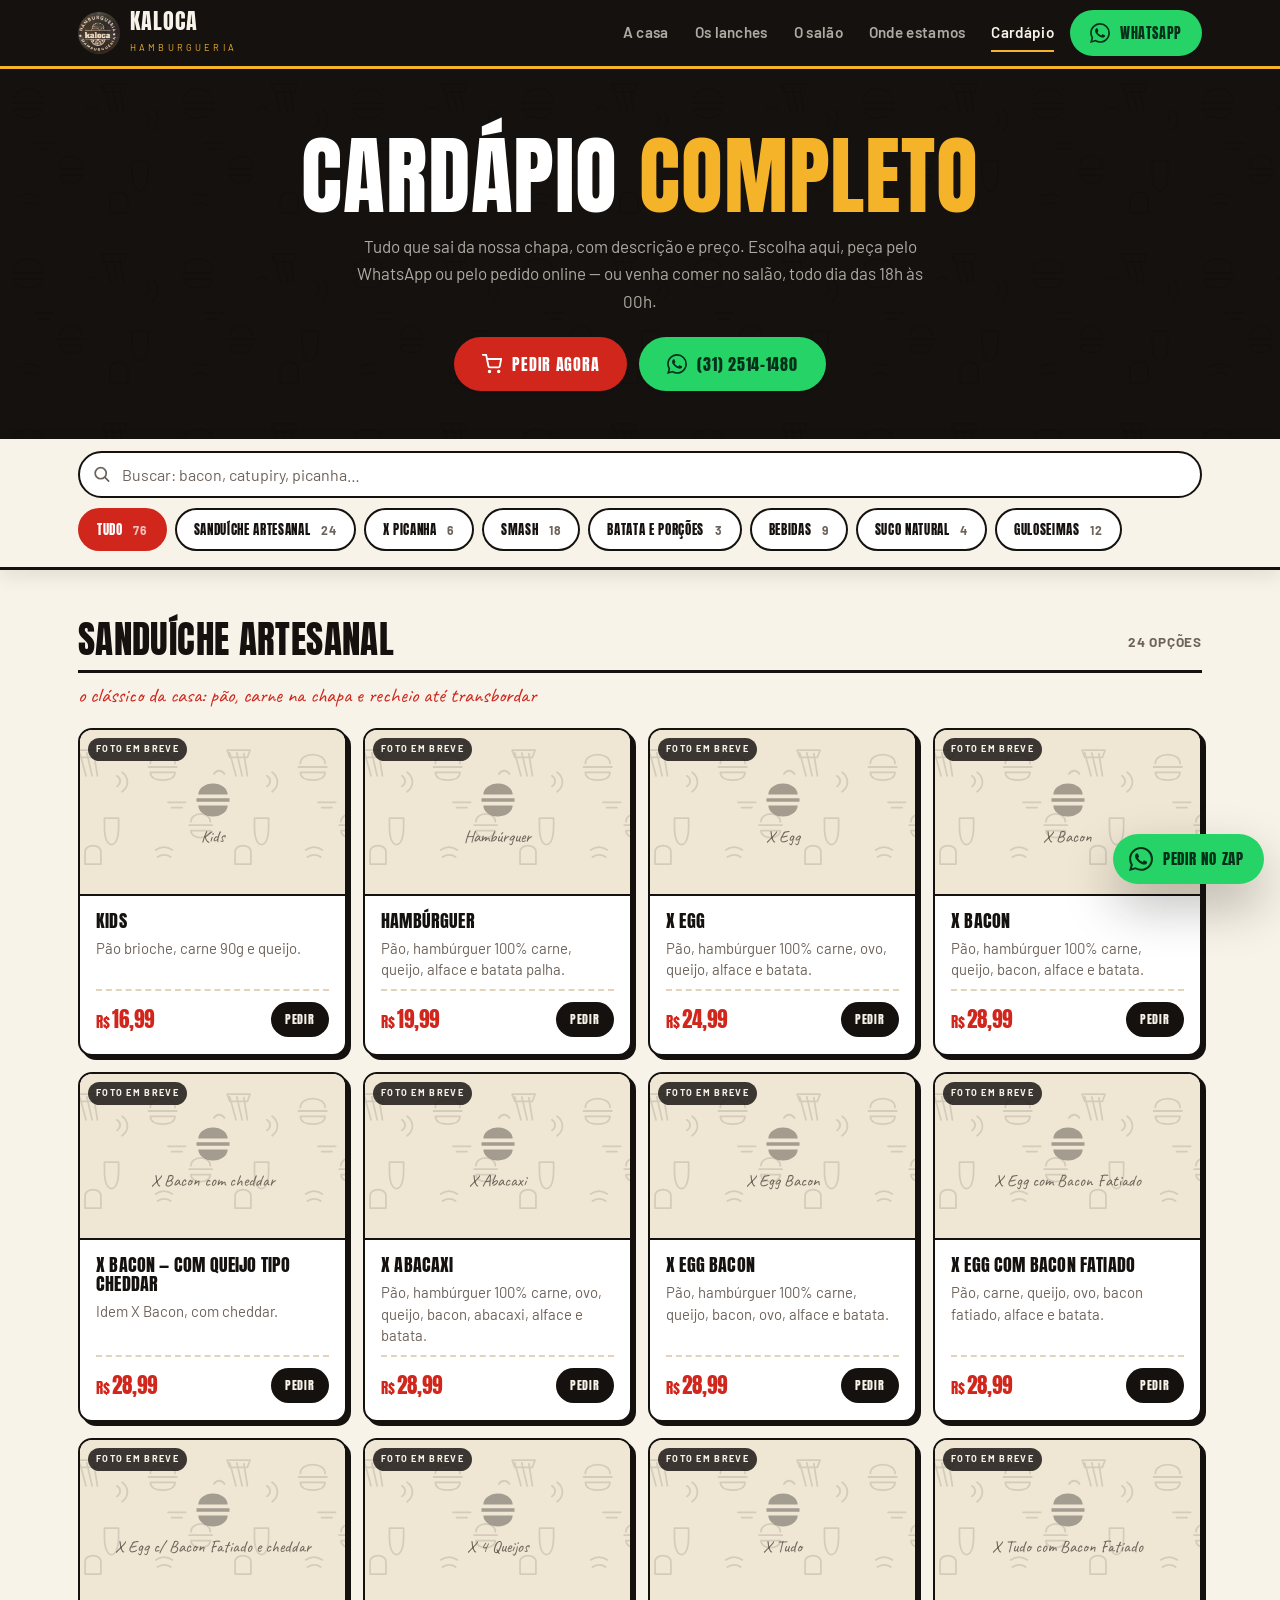
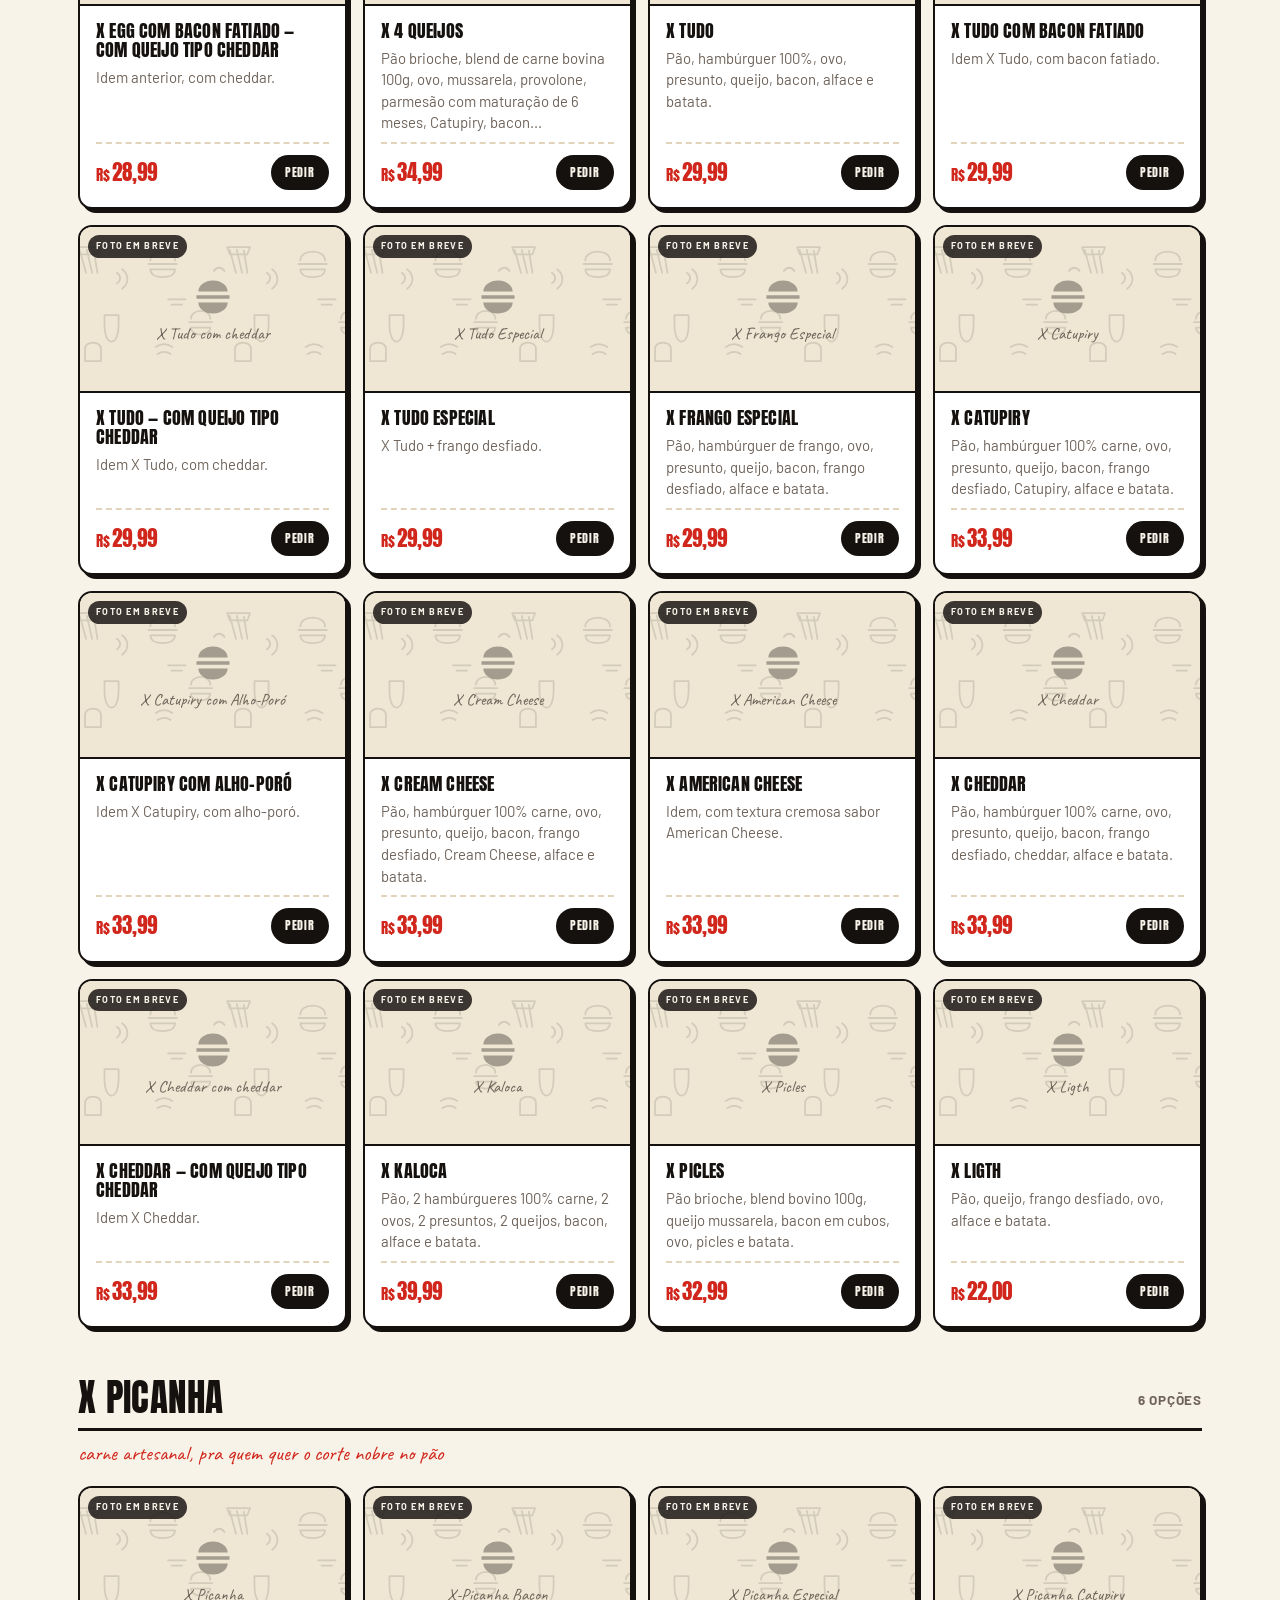
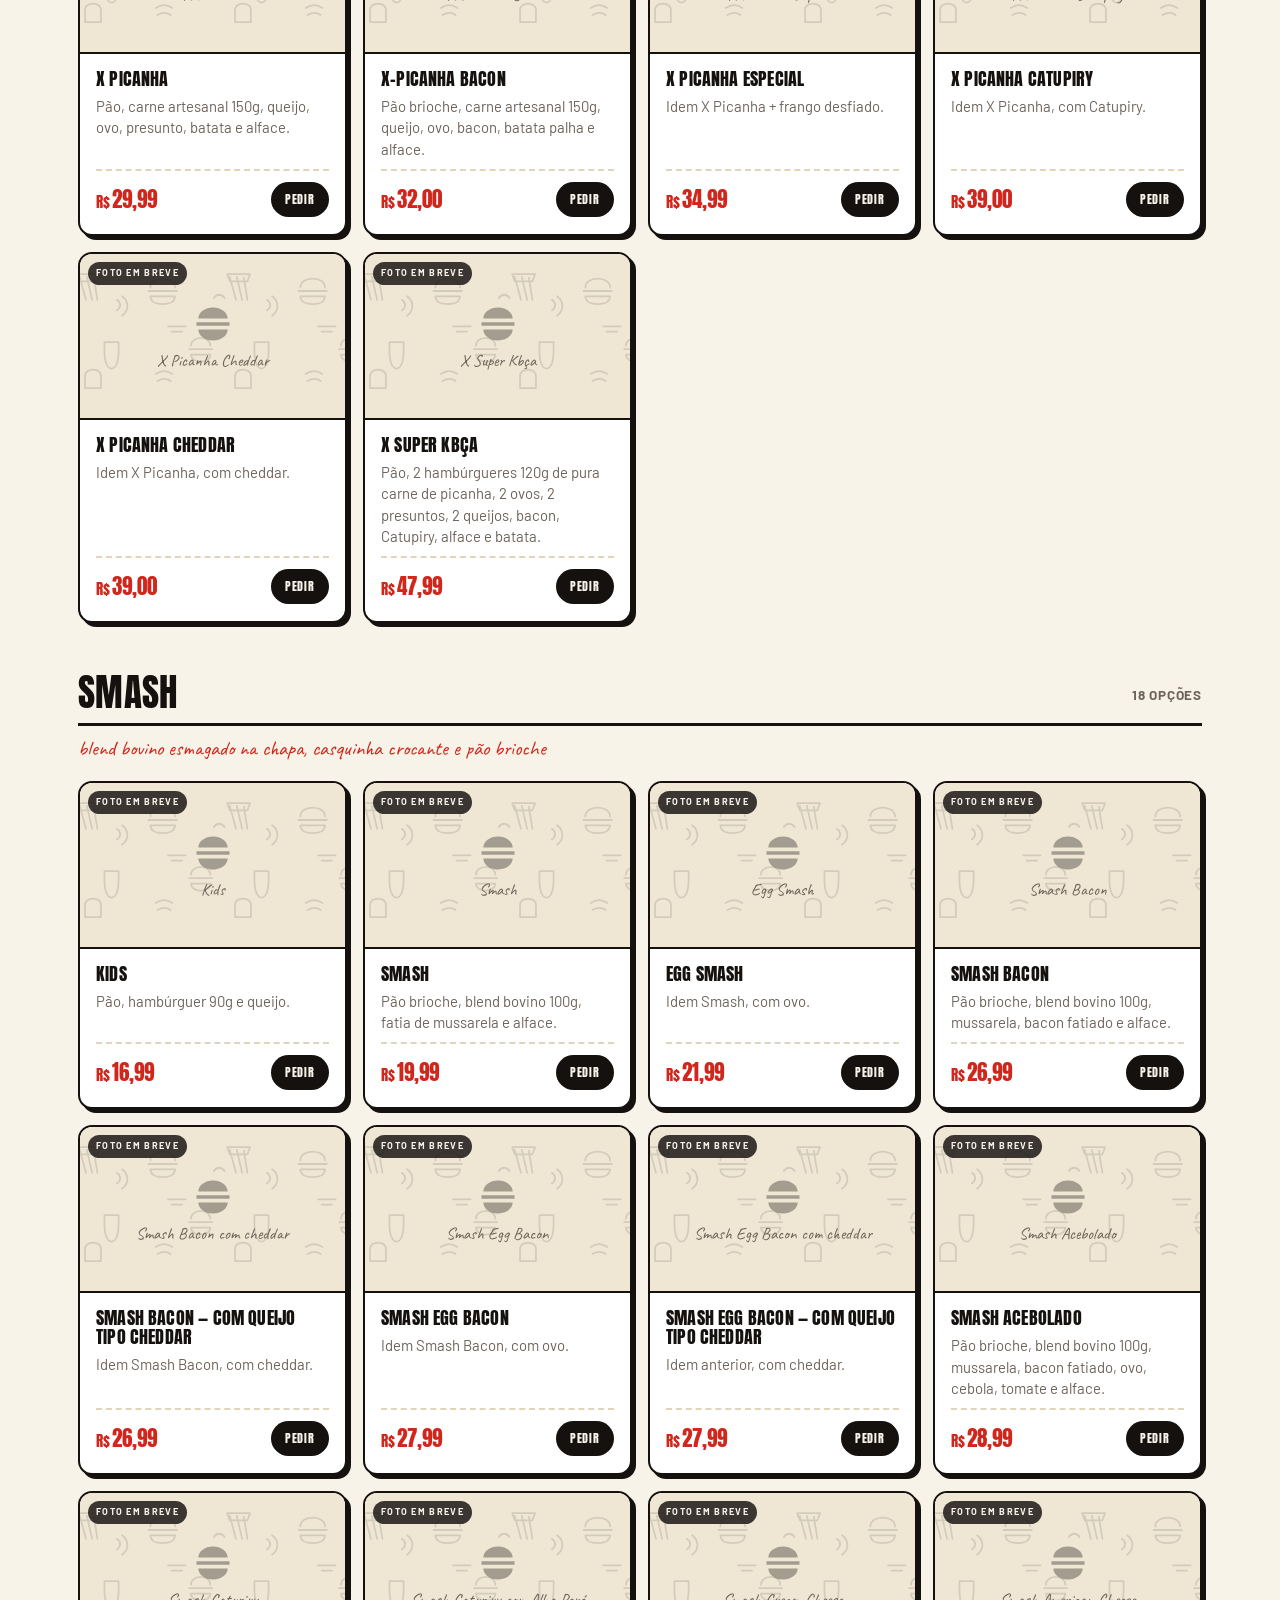
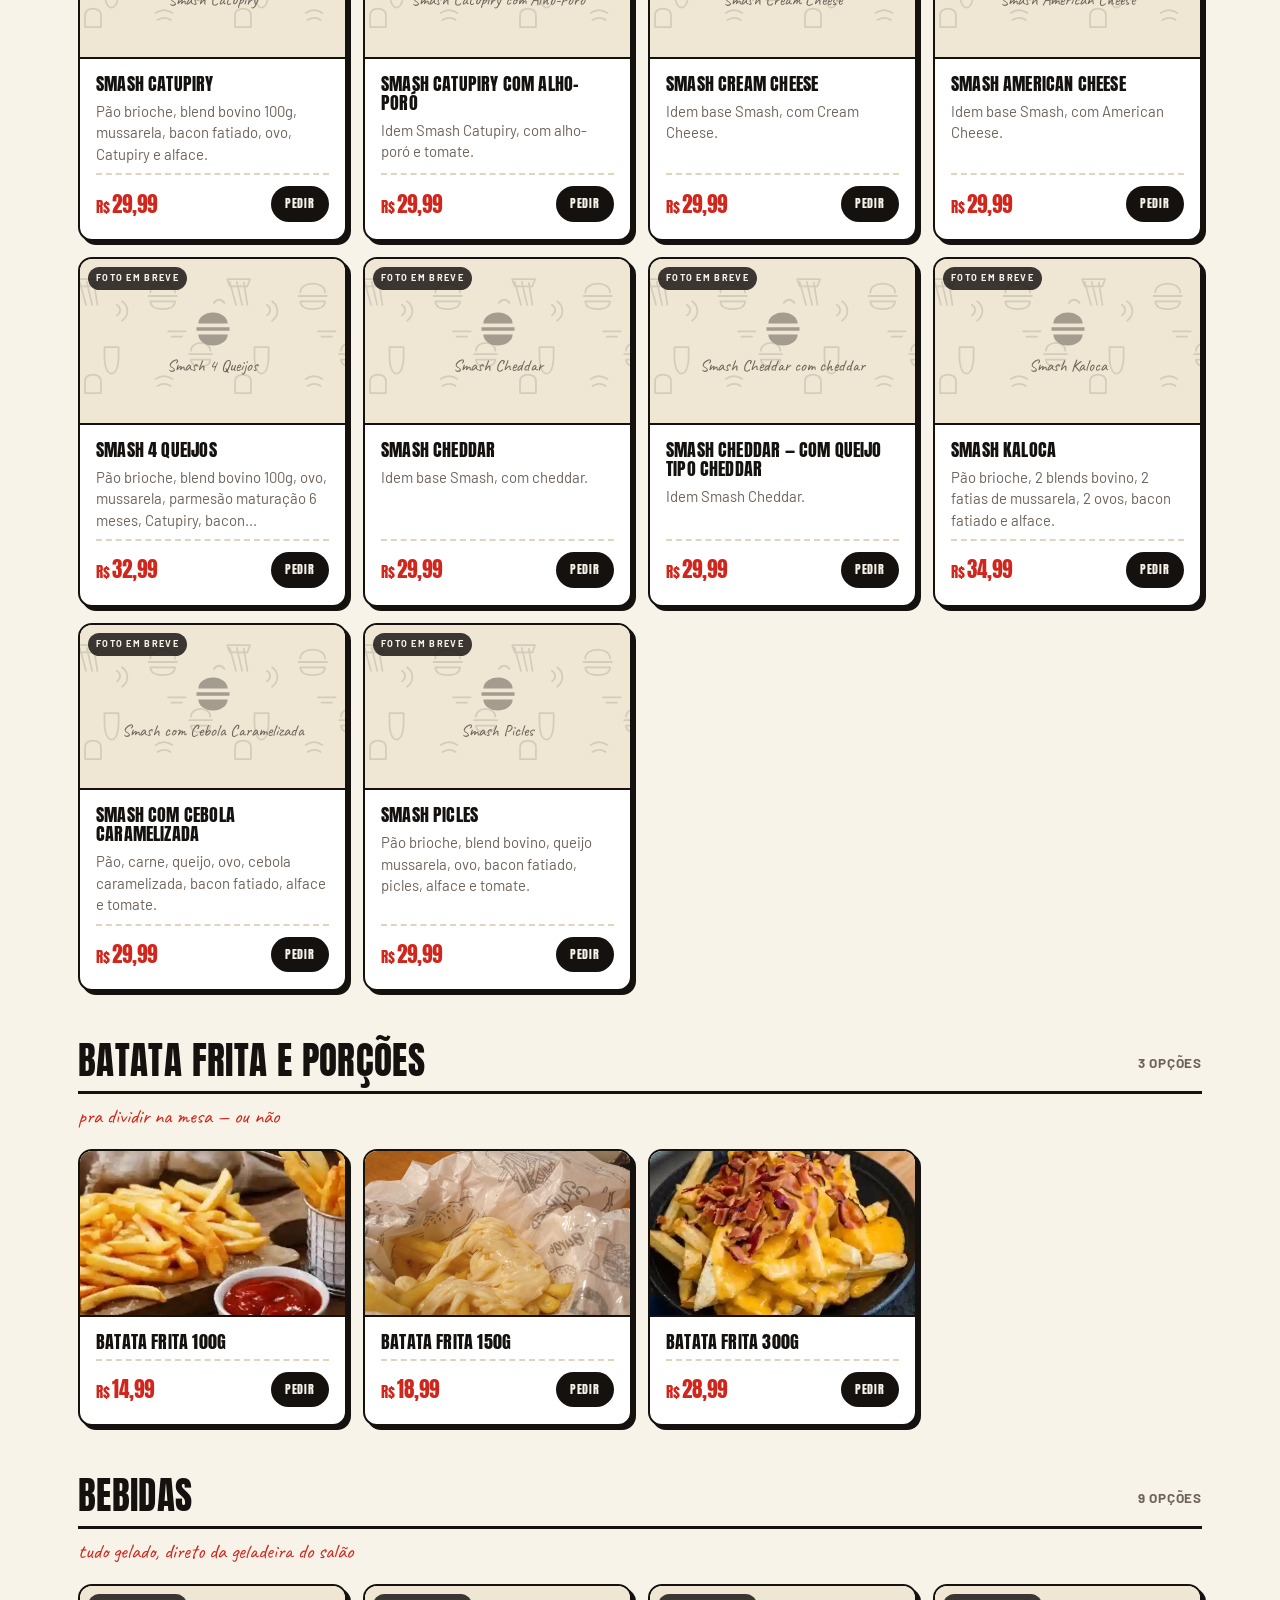
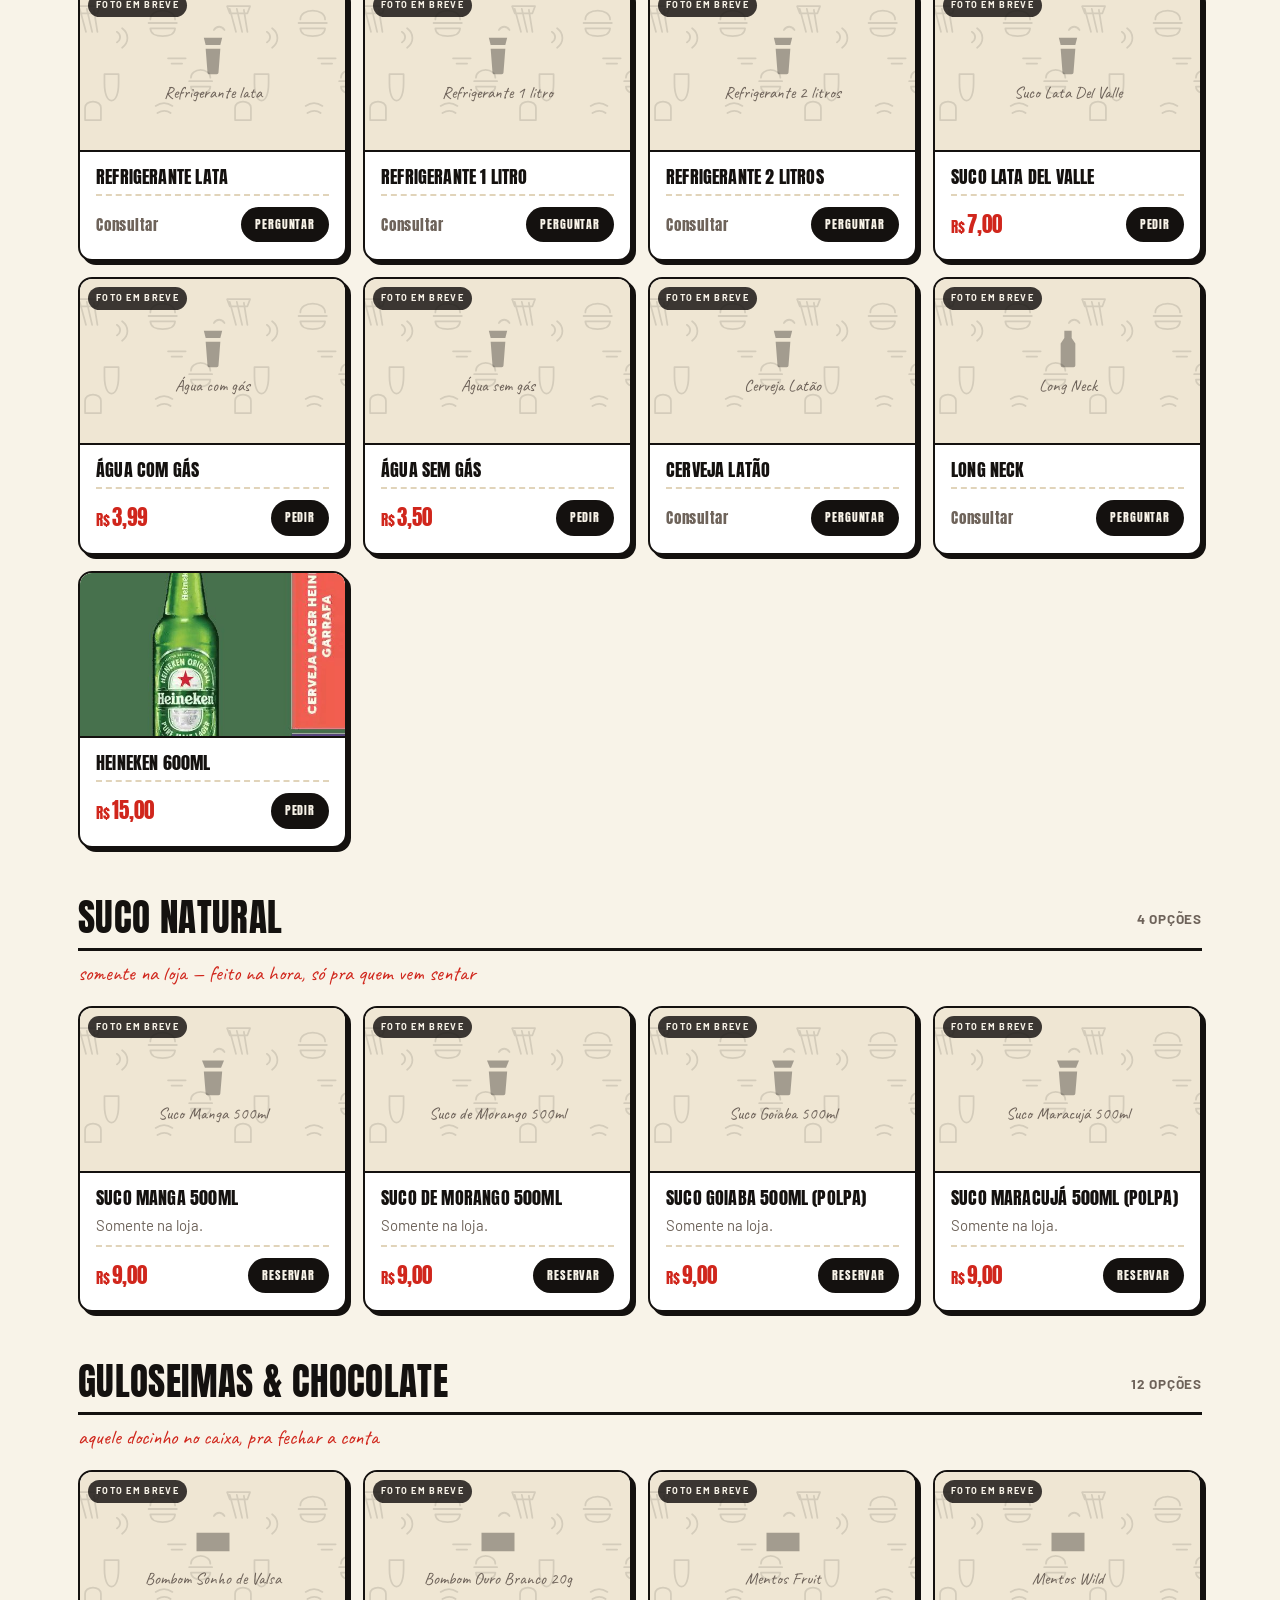
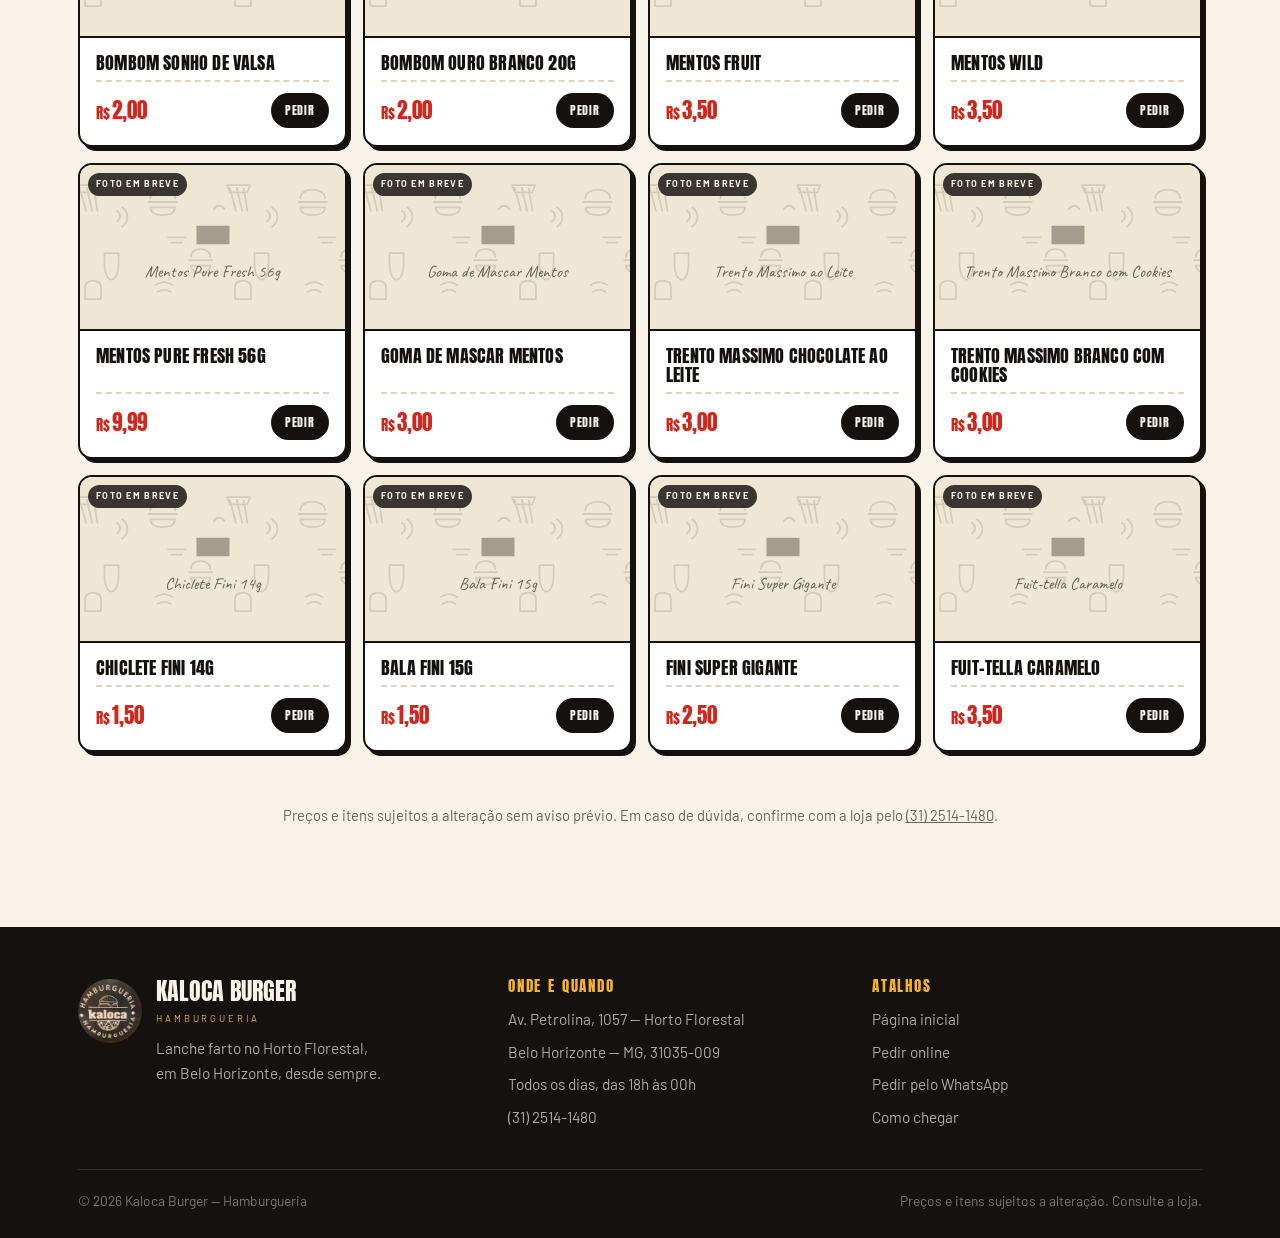
==== commit 26bbe981: "Changed responsiveness" ====
--- a/cardapio.html
+++ b/cardapio.html
@@ -10,8 +10,12 @@
 <meta property="og:type" content="website">
 <meta property="og:title" content="Cardápio — Kaloca Burger">
 <meta property="og:description" content="Sanduíche artesanal, X Picanha, Smash, batata, bebidas e mais. Todo dia das 18h às 00h no Horto Florestal, BH.">
-<meta property="og:image" content="assets/img/destaque-01.jpg">
+<meta property="og:image" content="assets/img/og-kaloca-burger.jpg">
 <meta property="og:locale" content="pt_BR">
+<meta name="twitter:card" content="summary_large_image">
+<meta name="twitter:title" content="Cardápio — Kaloca Burger">
+<meta name="twitter:description" content="Sanduíche artesanal, X Picanha, Smash, batata, bebidas e mais. Todo dia das 18h às 00h no Horto Florestal, BH.">
+<meta name="twitter:image" content="assets/img/og-kaloca-burger.jpg">
 
 <link rel="preconnect" href="https://fonts.googleapis.com">
 <link rel="preconnect" href="https://fonts.gstatic.com" crossorigin>
@@ -27,19 +31,7 @@
   <div class="container topo-interno">
 
     <a class="topo-marca" href="index.html" aria-label="Kaloca Burger — página inicial">
-      <svg class="selo selo--xs" viewBox="0 0 200 200" role="img" aria-hidden="true" focusable="false">
-        <circle class="selo-fundo" cx="100" cy="100" r="100"/>
-        <circle class="selo-traco" cx="100" cy="100" r="90" fill="none" stroke-width="4"/>
-        <g class="selo-tinta">
-          <path d="M62 84c0-16 17-27 38-27s38 11 38 27z"/>
-          <rect x="58" y="90" width="84" height="11" rx="5.5"/>
-          <path d="M62 108h76c0 15-17 25-38 25s-38-10-38-25z"/>
-        </g>
-        <circle class="selo-realce" cx="86" cy="73" r="3.4"/>
-        <circle class="selo-realce" cx="104" cy="68" r="3.4"/>
-        <circle class="selo-realce" cx="120" cy="75" r="3.4"/>
-        <text class="selo-tinta" x="100" y="168" text-anchor="middle" font-family="Anton, Impact, sans-serif" font-size="34" letter-spacing="1">kaloca</text>
-      </svg>
+      <img class="selo selo--xs logo-original" src="assets/img/logo-kaloca-original.png" alt="" width="42" height="42" decoding="async">
       <span>
         <span class="nome">KALOCA</span>
         <span class="sub">HAMBURGUERIA</span>
@@ -1396,16 +1388,7 @@
 
     <!-- ---------- ESTADO VAZIO ---------- -->
     <div class="sem-resultado" id="sem-resultado">
-      <svg class="selo selo--sm" viewBox="0 0 200 200" role="img" aria-hidden="true" focusable="false">
-        <circle class="selo-fundo" cx="100" cy="100" r="100"/>
-        <circle class="selo-traco" cx="100" cy="100" r="90" fill="none" stroke-width="4"/>
-        <g class="selo-tinta">
-          <path d="M62 84c0-16 17-27 38-27s38 11 38 27z"/>
-          <rect x="58" y="90" width="84" height="11" rx="5.5"/>
-          <path d="M62 108h76c0 15-17 25-38 25s-38-10-38-25z"/>
-        </g>
-        <text class="selo-tinta" x="100" y="168" text-anchor="middle" font-family="Anton, Impact, sans-serif" font-size="34" letter-spacing="1">kaloca</text>
-      </svg>
+      <img class="selo selo--sm logo-original" src="assets/img/logo-kaloca-original.png" alt="" width="64" height="64" loading="lazy" decoding="async">
       <h3>Não achamos esse aqui</h3>
       <p>Tente outra palavra — ou chame no WhatsApp que a gente resolve.</p>
       <a class="btn btn--zap btn--pequeno" href="https://wa.me/553125141480" target="_blank" rel="noopener">Perguntar no WhatsApp</a>
@@ -1425,27 +1408,7 @@
     <div class="rodape-grade">
 
       <div class="rodape-marca">
-        <svg class="selo selo--sm" viewBox="0 0 200 200" role="img" aria-label="Selo Kaloca Hamburgueria">
-          <circle class="selo-fundo" cx="100" cy="100" r="100"/>
-          <circle class="selo-traco" cx="100" cy="100" r="94" fill="none" stroke-width="2.5"/>
-          <path id="arco-topo-c" d="M 26,100 A 74,74 0 0 1 174,100" fill="none"/>
-          <path id="arco-base-c" d="M 26,100 A 74,74 0 0 0 174,100" fill="none"/>
-          <text class="selo-tinta" font-family="Anton, Impact, sans-serif" font-size="15" letter-spacing="3.6">
-            <textPath href="#arco-topo-c" startOffset="50%" text-anchor="middle">HAMBURGUERIA</textPath>
-          </text>
-          <text class="selo-tinta" font-family="Anton, Impact, sans-serif" font-size="15" letter-spacing="3.6">
-            <textPath href="#arco-base-c" startOffset="50%" text-anchor="middle">HAMBURGUERIA</textPath>
-          </text>
-          <g class="selo-tinta">
-            <path d="M68 78c0-13 14-22 32-22s32 9 32 22z"/>
-            <rect x="65" y="83" width="70" height="9" rx="4.5"/>
-            <path d="M68 98h64c0 12-14 20-32 20s-32-8-32-20z"/>
-          </g>
-          <circle class="selo-realce" cx="88" cy="69" r="2.9"/>
-          <circle class="selo-realce" cx="102" cy="65" r="2.9"/>
-          <circle class="selo-realce" cx="116" cy="70" r="2.9"/>
-          <text class="selo-tinta" x="100" y="142" text-anchor="middle" font-family="Anton, Impact, sans-serif" font-size="34" letter-spacing="1.5">kaloca</text>
-        </svg>
+        <img class="selo selo--sm logo-original" src="assets/img/logo-kaloca-original.png" alt="" width="64" height="64" loading="lazy" decoding="async">
         <div>
           <span class="nome">KALOCA BURGER</span>
           <span class="sub">HAMBURGUERIA</span>
--- a/css/style.css
+++ b/css/style.css
@@ -36,7 +36,7 @@
 
   /* Métricas */
   --max:      1180px;
-  --gutter:   20px;
+  --gutter:   clamp(20px, 5vw, 28px);
   --raio:     14px;
   --raio-sm:  8px;
   --topo-h:   66px;
@@ -100,7 +100,8 @@
   width: 100%;
   max-width: var(--max);
   margin: 0 auto;
-  padding: 0 var(--gutter);
+  padding-left: max(var(--gutter), env(safe-area-inset-left, 0px));
+  padding-right: max(var(--gutter), env(safe-area-inset-right, 0px));
 }
 
 .pula-para-conteudo {
@@ -118,11 +119,17 @@
 /* ----------------------------------------------------------------
    3. LOGO-SELO (evolução do carimbo circular preto e branco)
    ---------------------------------------------------------------- */
-.selo { display: block; }
+.selo { display: block; flex: 0 0 auto; }
 .selo--xs { width: 42px;  height: 42px; }
 .selo--sm { width: 64px;  height: 64px; }
 .selo--md { width: 118px; height: 118px; }
 .selo--lg { width: 190px; height: 190px; }
+
+.logo-original {
+  object-fit: cover;
+  border-radius: 50%;
+  background: var(--preto-2);
+}
 
 .selo .selo-fundo   { fill: var(--preto); }
 .selo .selo-tinta   { fill: var(--papel); }
@@ -310,8 +317,8 @@
 .hero-foto {
   position: absolute;
   inset: 0;
-  background: url('../assets/img/destaque-01.jpg') center 42% / cover no-repeat;
-  opacity: .42;
+  background: url('../assets/img/hero-kaloca-original.jpg') 63% 62% / cover no-repeat;
+  opacity: .82;
   z-index: -2;
 }
 .hero::after {
@@ -320,15 +327,19 @@
   inset: 0;
   z-index: -1;
   background:
-    radial-gradient(120% 90% at 18% 30%, rgba(20,17,15,.30) 0%, rgba(20,17,15,.82) 58%, rgba(20,17,15,.96) 100%),
+    linear-gradient(90deg, rgba(20,17,15,.92) 0%, rgba(20,17,15,.78) 48%, rgba(20,17,15,.48) 100%),
+    linear-gradient(180deg, rgba(20,17,15,.12) 0%, rgba(20,17,15,.70) 100%),
     var(--doodle);
-  background-blend-mode: normal, soft-light;
+  background-blend-mode: normal, normal, soft-light;
 }
 .hero-interno {
   display: grid;
   gap: 26px;
   justify-items: start;
-  padding: clamp(48px, 9vw, 100px) 0 clamp(52px, 9vw, 104px);
+  padding-top: clamp(48px, 9vw, 100px);
+  padding-right: max(var(--gutter), env(safe-area-inset-right, 0px));
+  padding-bottom: clamp(52px, 9vw, 104px);
+  padding-left: max(var(--gutter), env(safe-area-inset-left, 0px));
   max-width: 760px;
 }
 .hero .selo { filter: drop-shadow(0 8px 20px rgba(0,0,0,.55)); }
@@ -382,6 +393,47 @@
   font-weight: 700;
   font-size: .85rem;
   letter-spacing: .03em;
+}
+
+@media (max-width: 620px) {
+  .hero-foto {
+    background-position: 68% center;
+    opacity: .72;
+  }
+  .hero::after {
+    background:
+      linear-gradient(90deg, rgba(20,17,15,.88) 0%, rgba(20,17,15,.67) 100%),
+      linear-gradient(180deg, rgba(20,17,15,.18) 0%, rgba(20,17,15,.86) 100%),
+      var(--doodle);
+    background-blend-mode: normal, normal, soft-light;
+  }
+  .hero-interno { gap: 22px; }
+  .hero-acoes {
+    display: grid;
+    grid-template-columns: repeat(2, minmax(0, 1fr));
+    gap: 10px;
+    width: 100%;
+  }
+  .hero-acoes .btn {
+    width: 100%;
+    min-width: 0;
+    padding: 14px 16px;
+    gap: 8px;
+    font-size: .9rem;
+    white-space: nowrap;
+  }
+  .hero-acoes .btn--zap { grid-column: 1 / -1; }
+  .hero-info {
+    flex-direction: column;
+    align-items: flex-start;
+    gap: 12px;
+  }
+  .hero-info span { overflow-wrap: anywhere; }
+}
+
+@media (max-width: 360px) {
+  .hero-acoes { grid-template-columns: 1fr; }
+  .hero-acoes .btn--zap { grid-column: auto; }
 }
 
 /* ----------------------------------------------------------------
@@ -711,8 +763,8 @@
    ---------------------------------------------------------------- */
 .zap-flutua {
   position: fixed;
-  right: 16px;
-  bottom: 16px;
+  right: max(16px, env(safe-area-inset-right, 0px));
+  bottom: max(16px, env(safe-area-inset-bottom, 0px));
   z-index: 70;
   display: inline-flex;
   align-items: center;
@@ -1025,7 +1077,10 @@
   z-index: 65;
   display: none;
   gap: 8px;
-  padding: 10px var(--gutter) calc(10px + env(safe-area-inset-bottom, 0px));
+  padding-top: 10px;
+  padding-right: max(var(--gutter), env(safe-area-inset-right, 0px));
+  padding-bottom: calc(10px + env(safe-area-inset-bottom, 0px));
+  padding-left: max(var(--gutter), env(safe-area-inset-left, 0px));
   background: var(--preto);
   border-top: 3px solid var(--milho);
 }
@@ -1033,7 +1088,7 @@
 .barra-pedido .btn:hover { transform: none; box-shadow: none; }
 @media (max-width: 620px) {
   .barra-pedido { display: flex; }
-  body.tem-barra { padding-bottom: 78px; }
+  body.tem-barra { padding-bottom: calc(78px + env(safe-area-inset-bottom, 0px)); }
   body.tem-barra .zap-flutua { display: none; }
 }
 
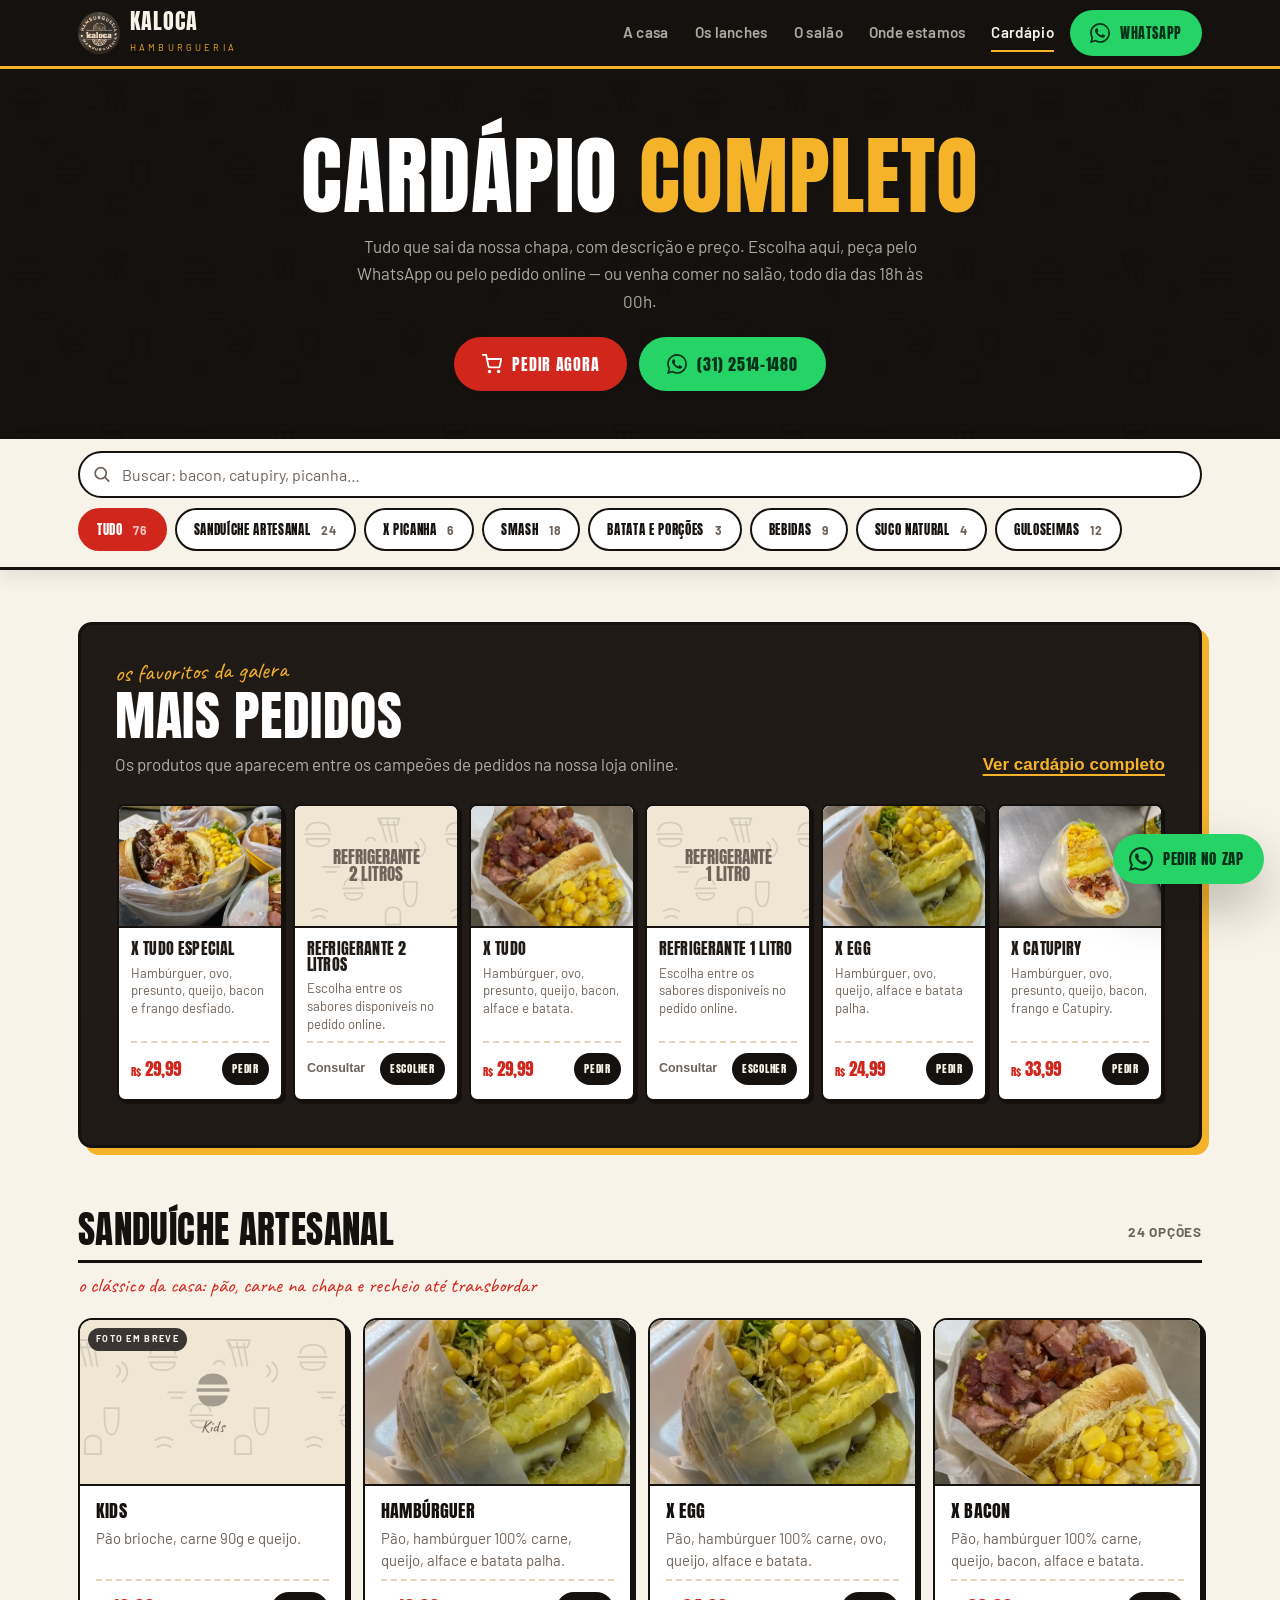
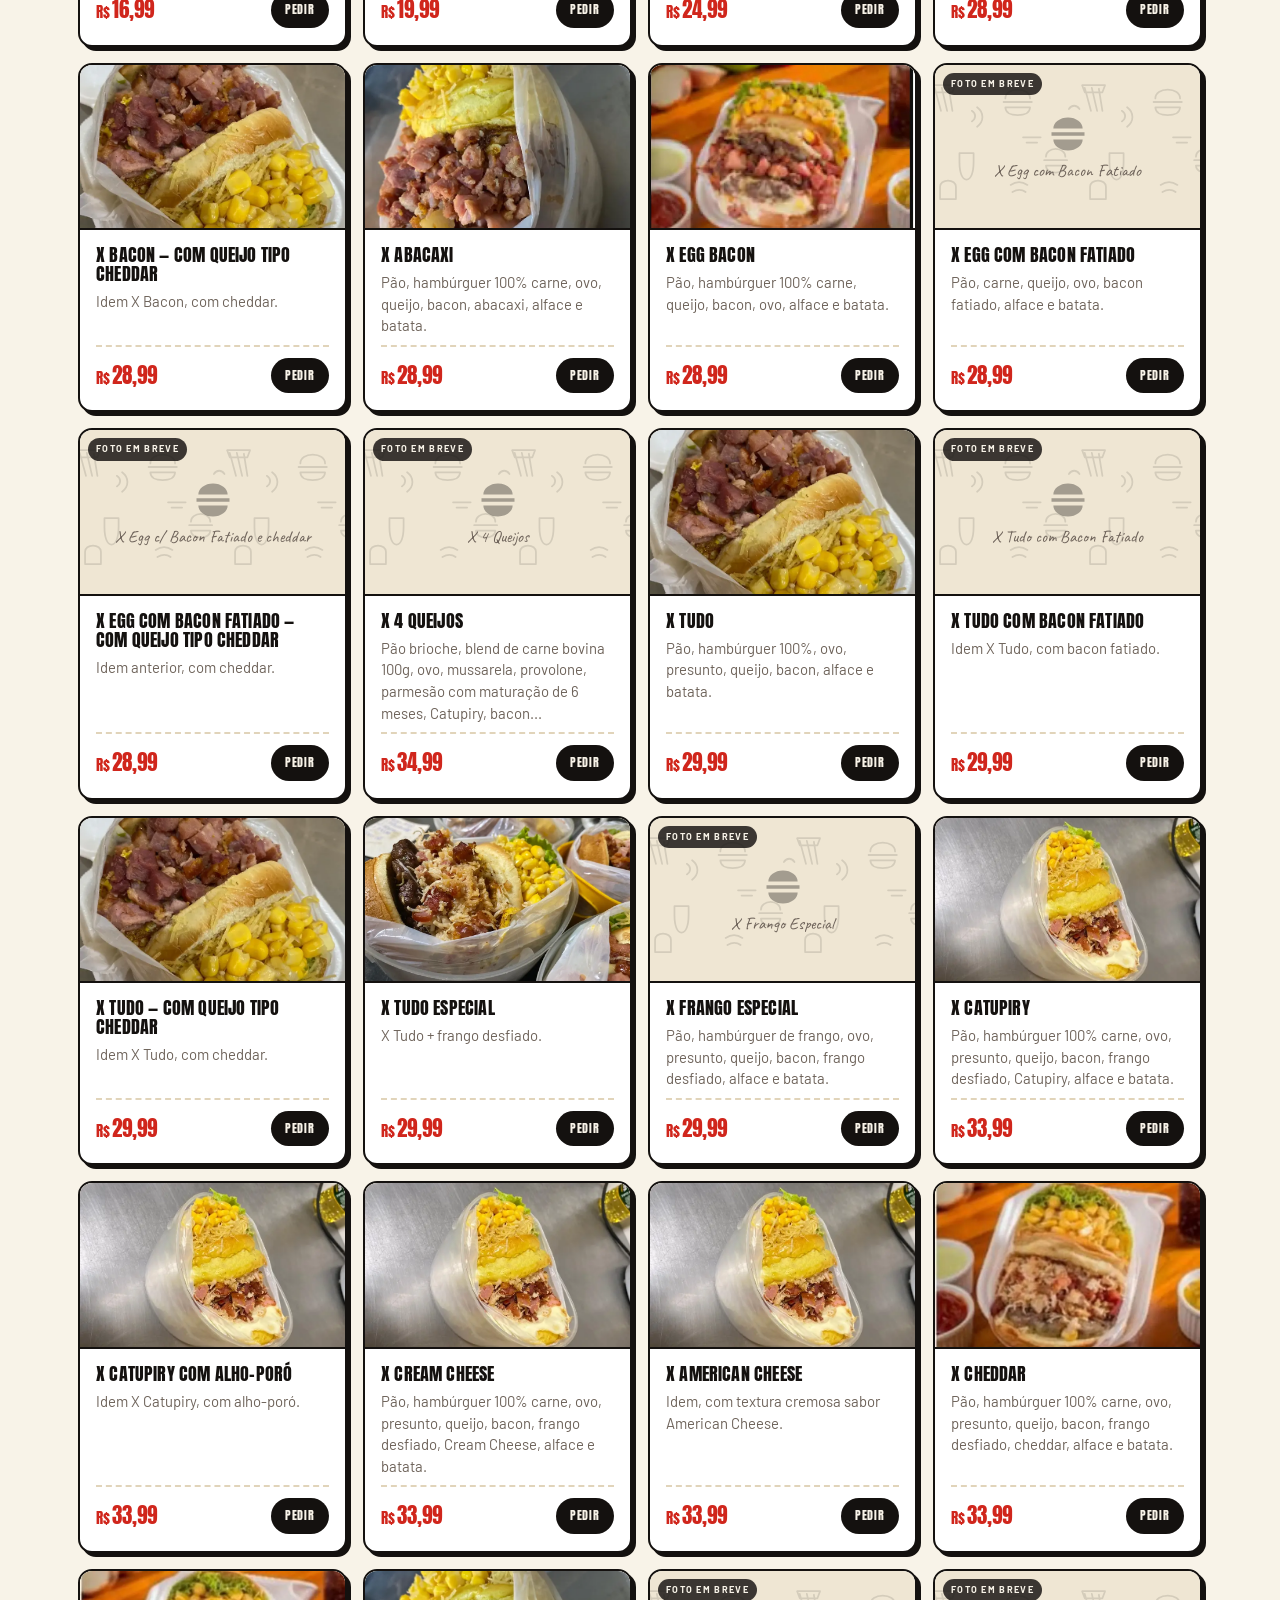
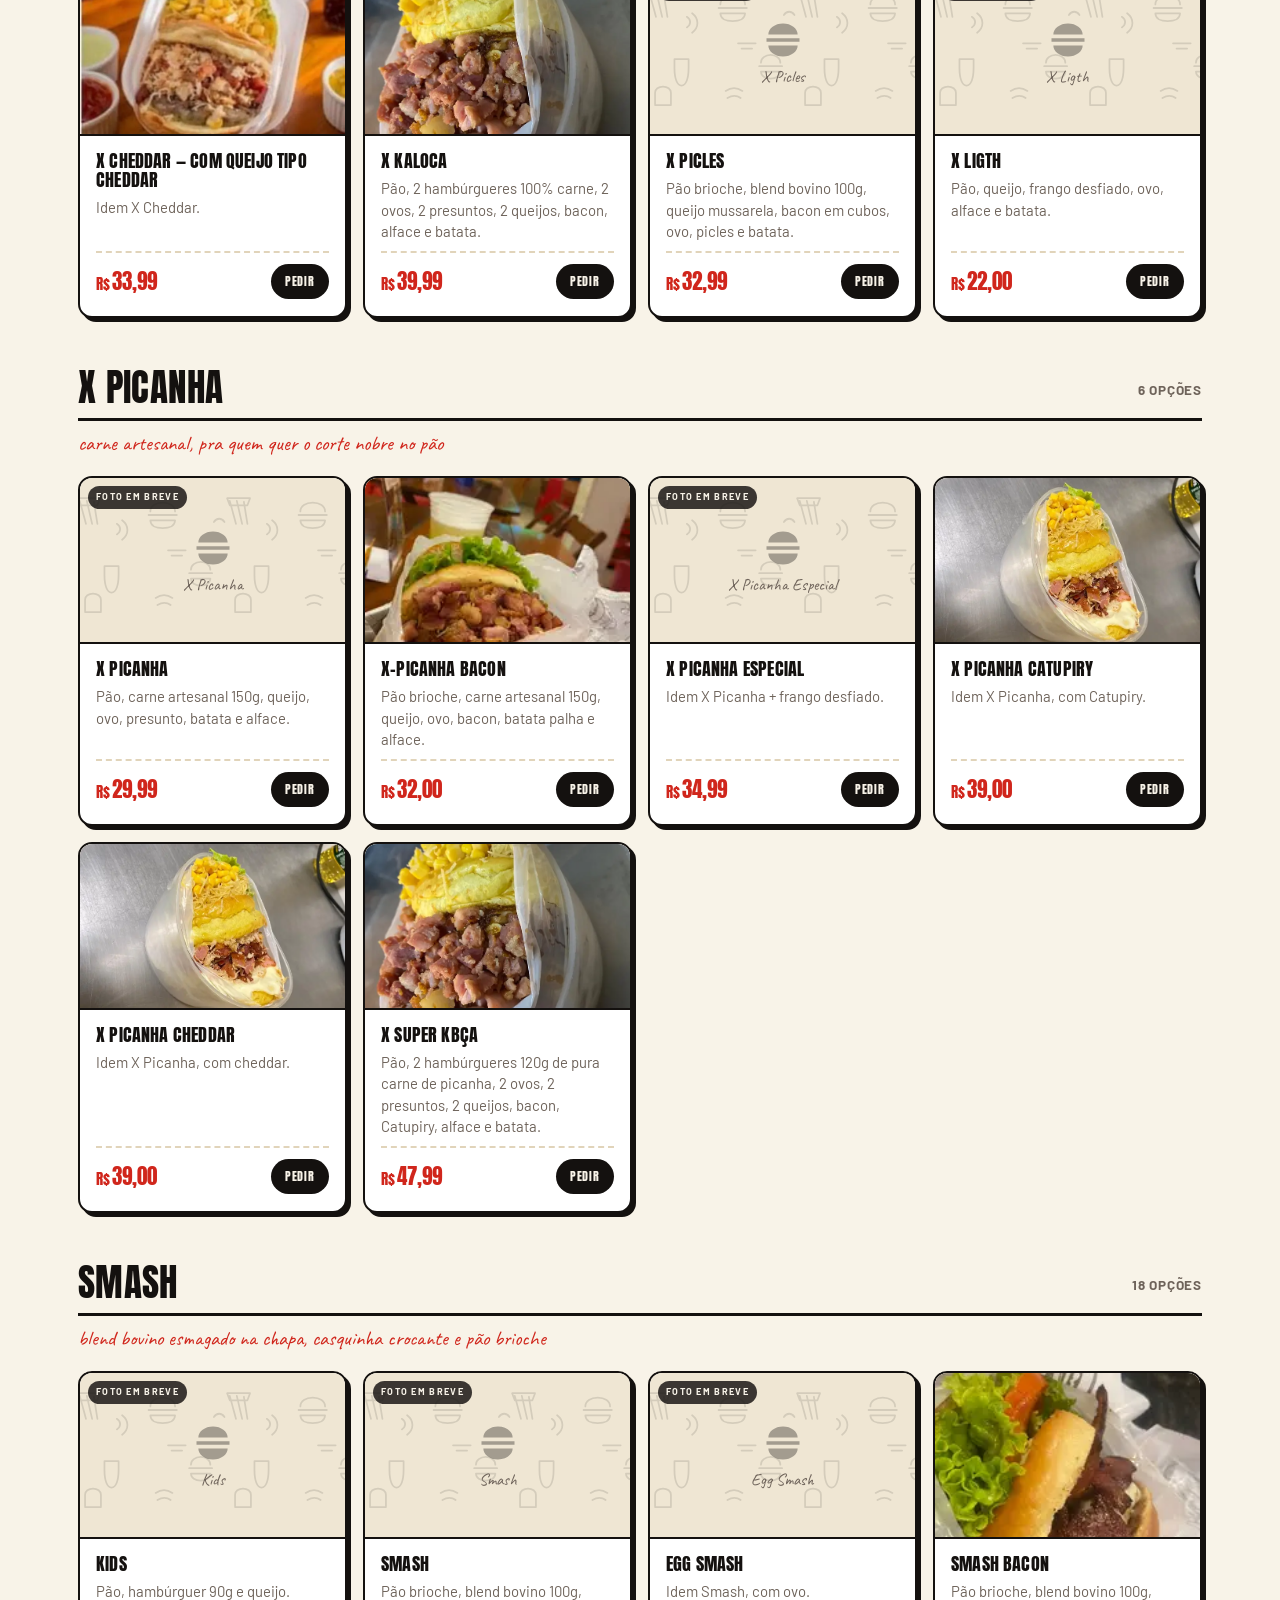
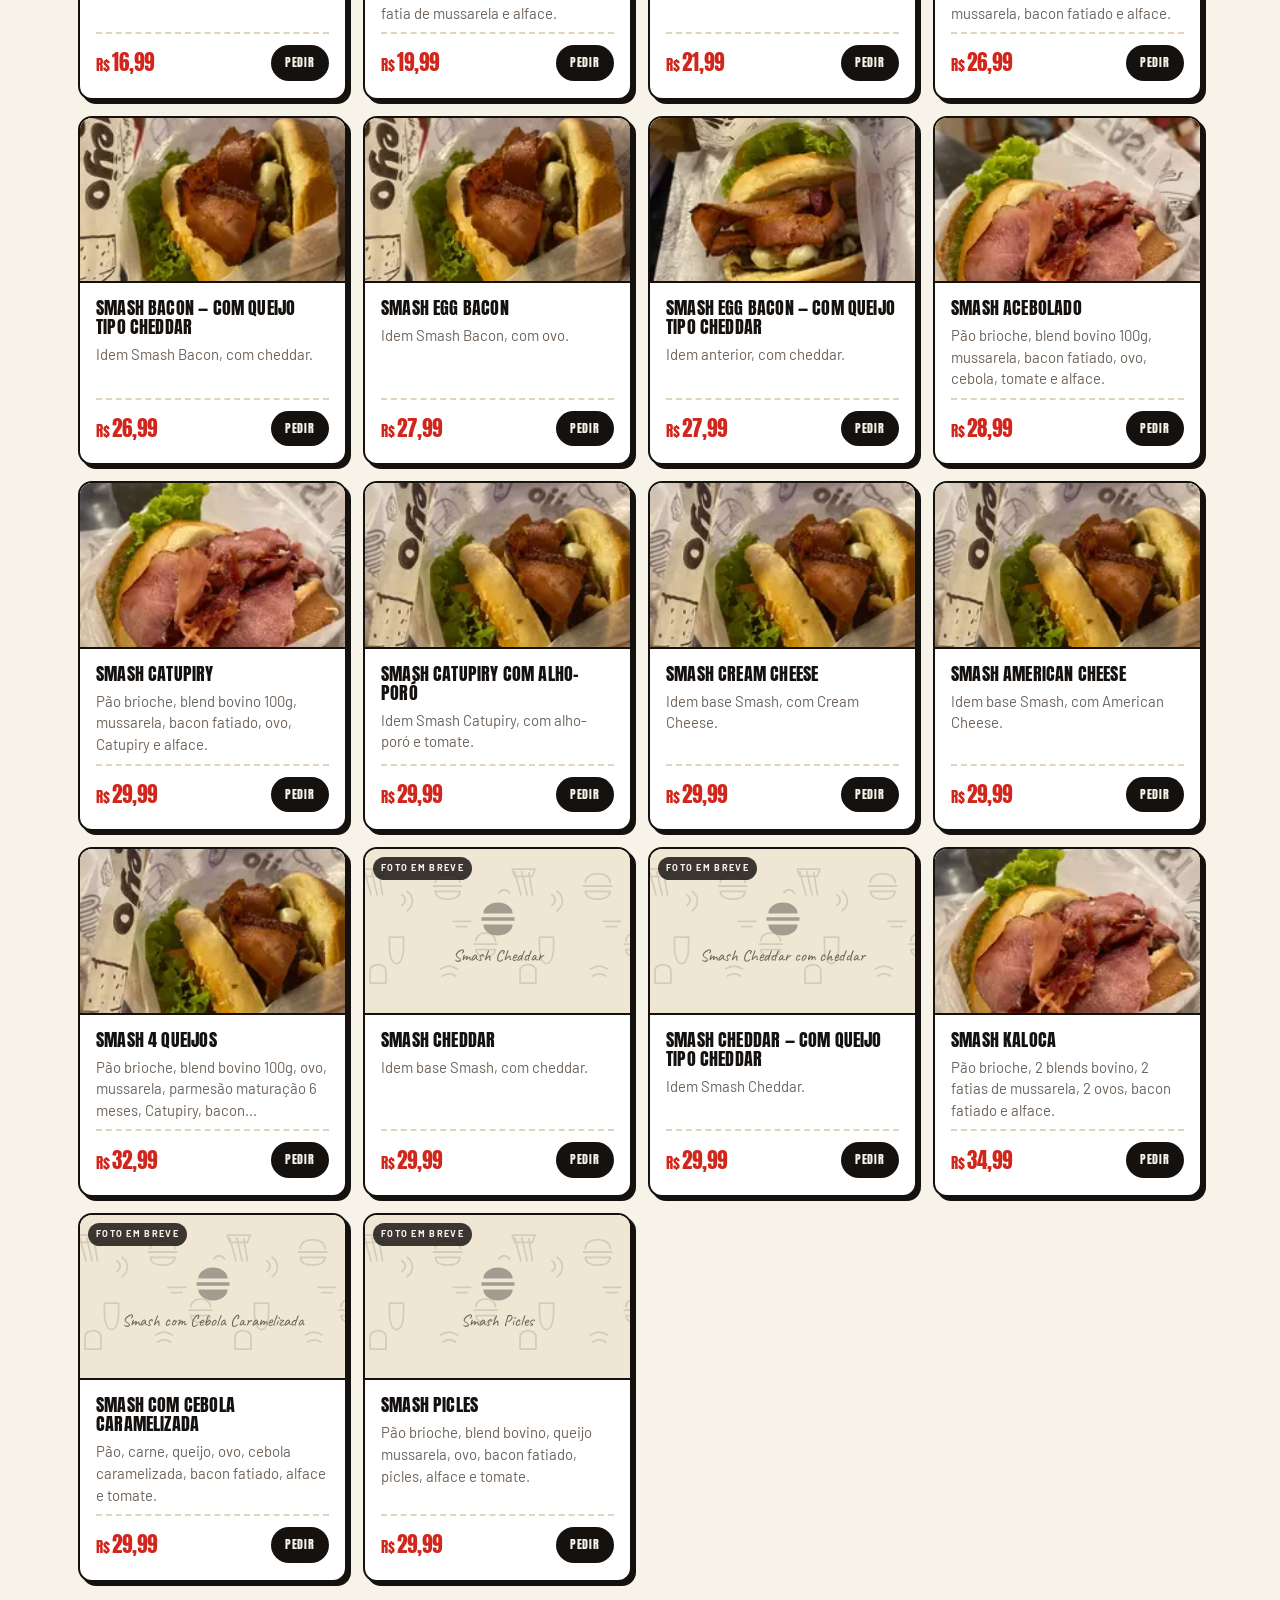
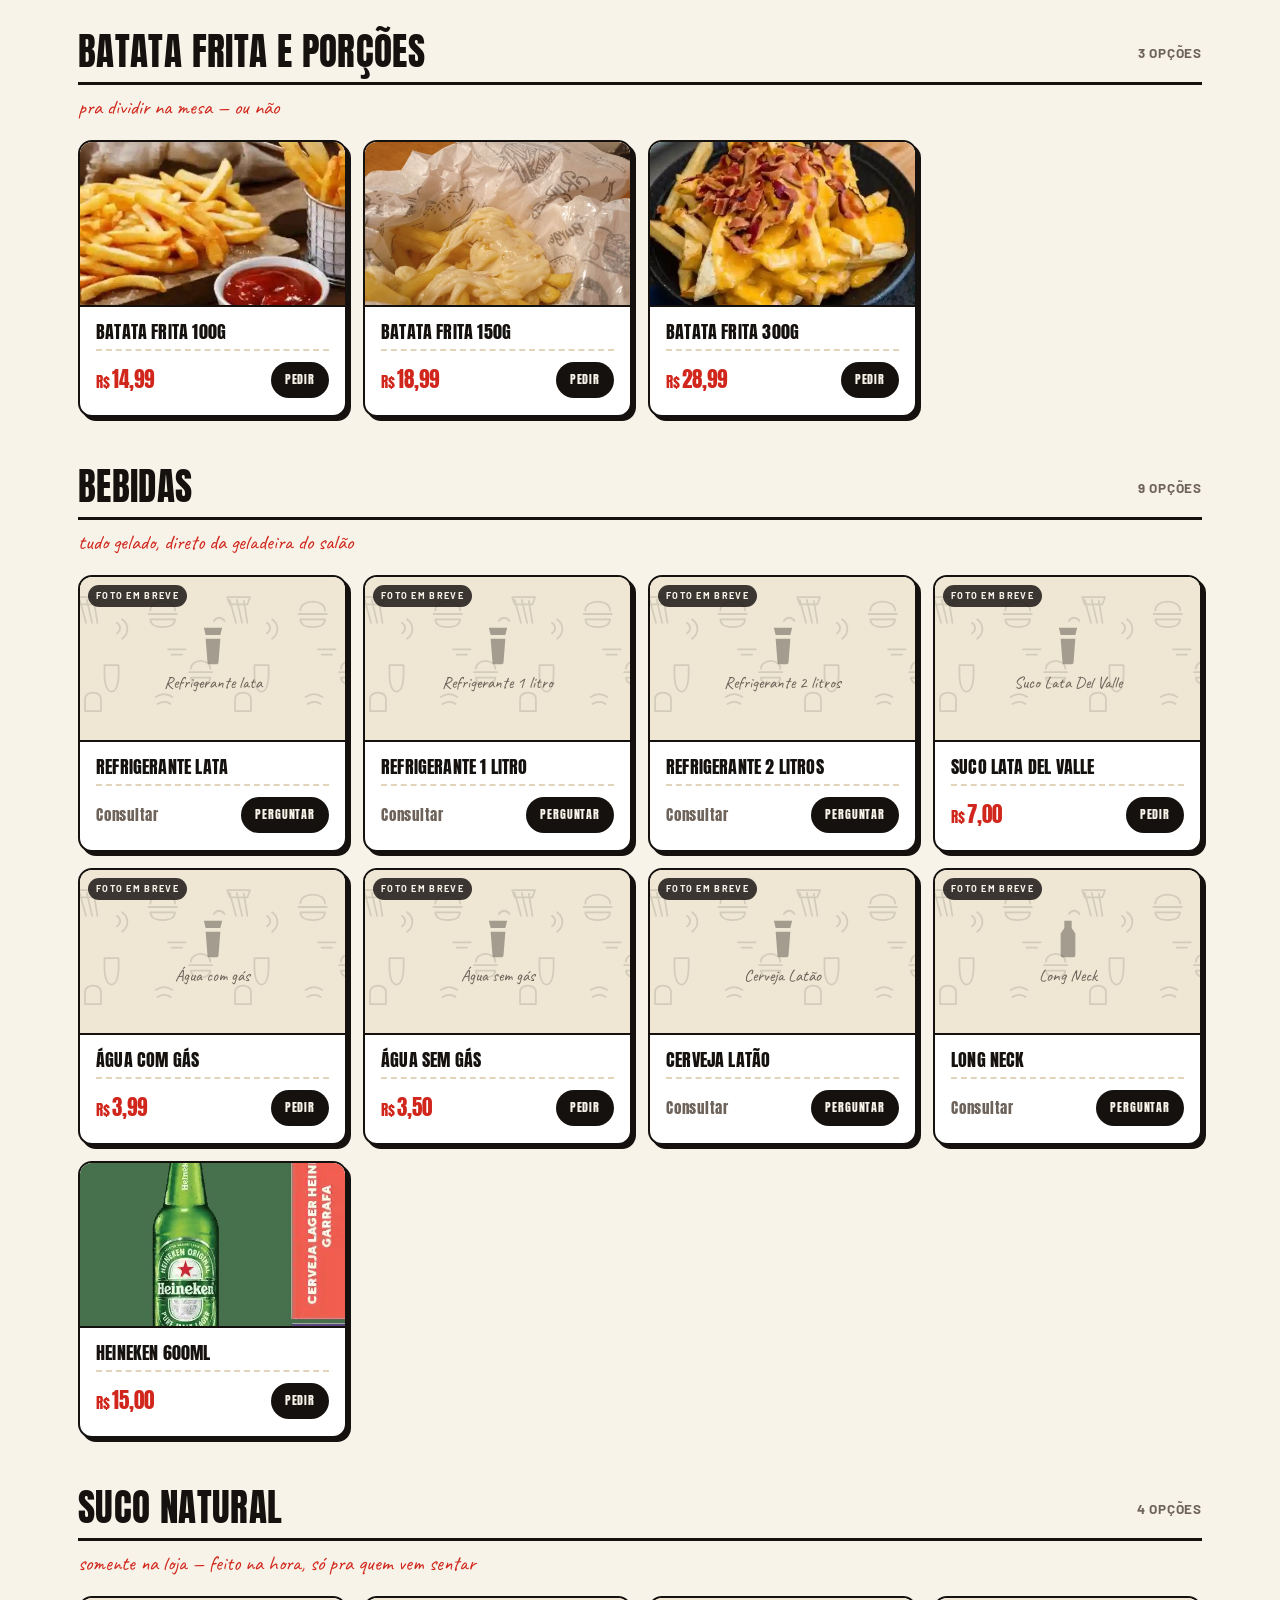
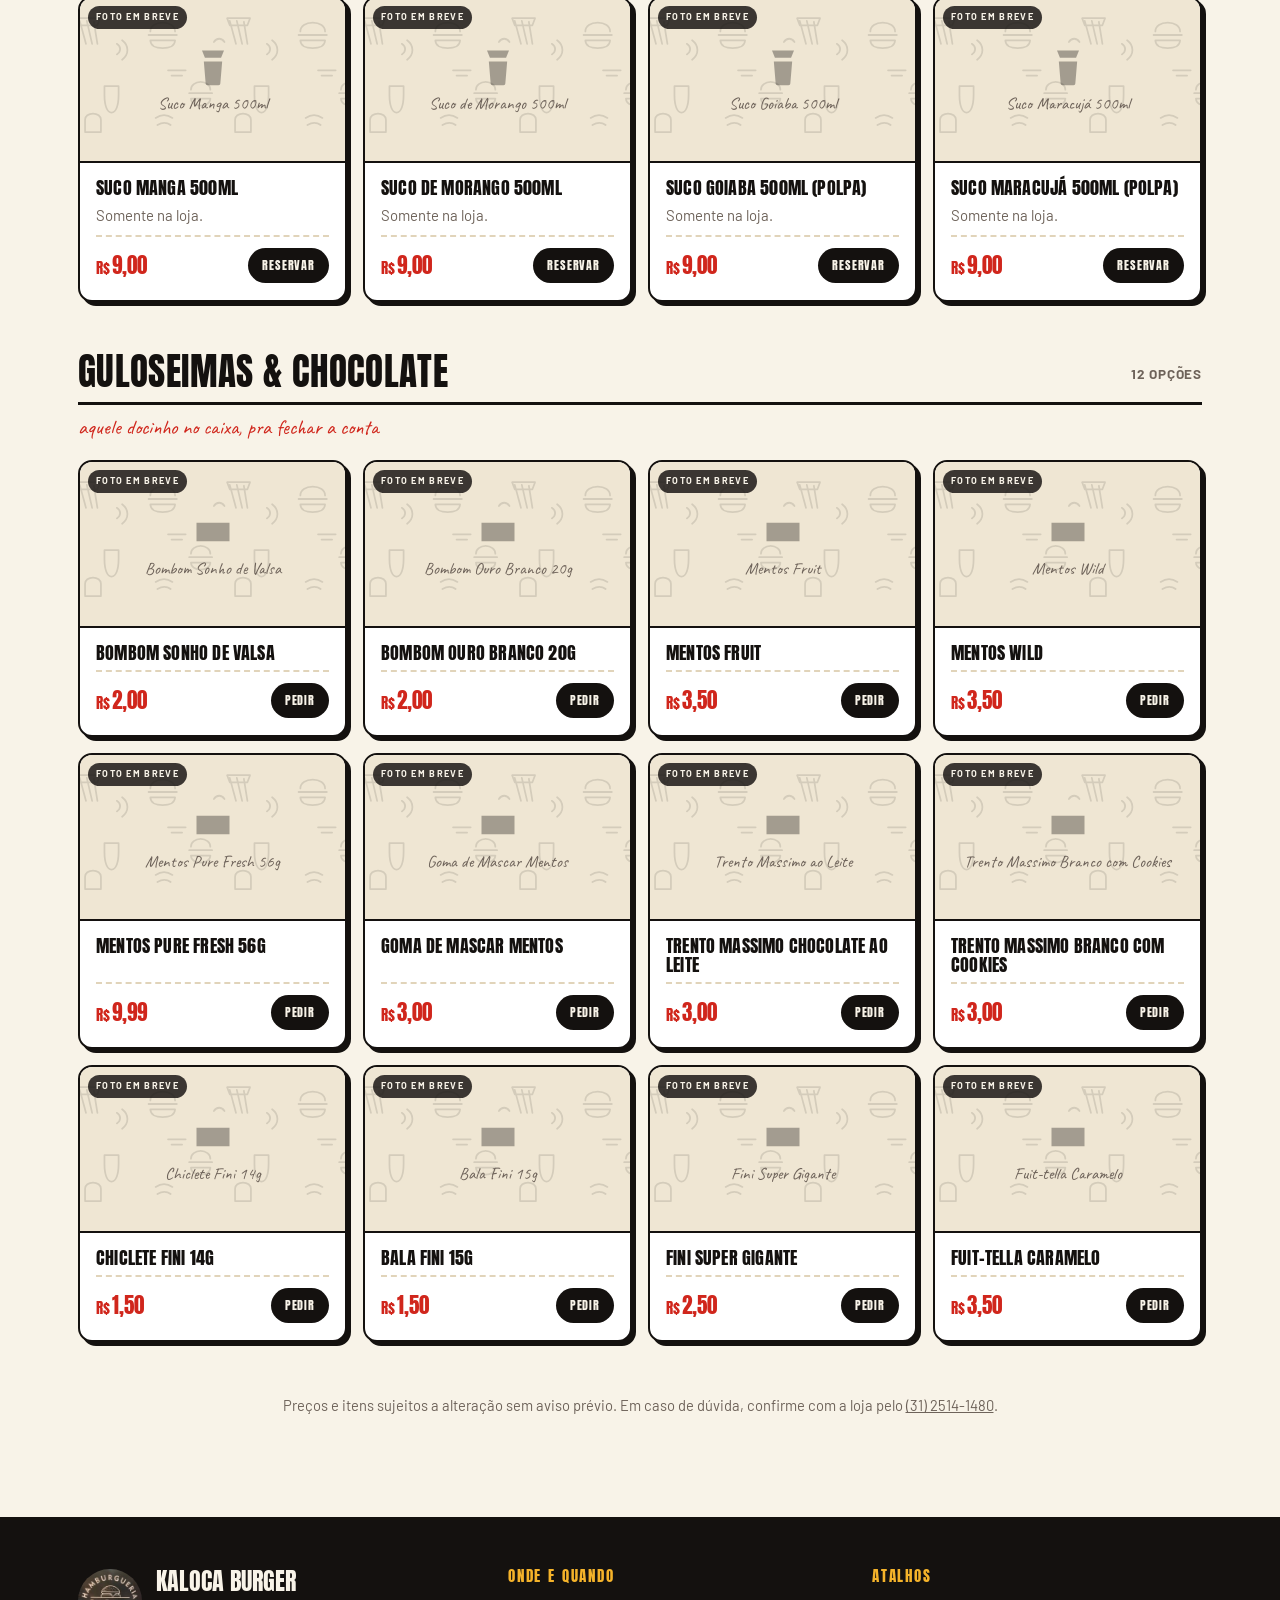
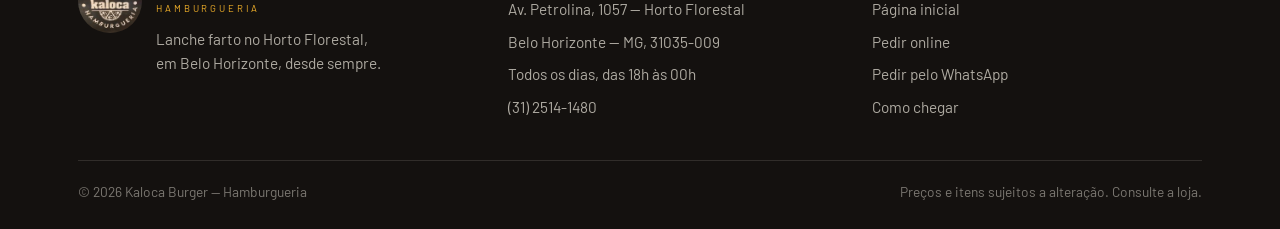
==== commit f02dd026: "Added most ordered" ====
--- a/cardapio.html
+++ b/cardapio.html
@@ -31,7 +31,7 @@
   <div class="container topo-interno">
 
     <a class="topo-marca" href="index.html" aria-label="Kaloca Burger — página inicial">
-      <img class="selo selo--xs logo-original" src="assets/img/logo-kaloca-original.png" alt="" width="42" height="42" decoding="async">
+      <img class="selo selo--xs logo-original" src="assets/img/logo-kaloca-centralizada.png" alt="" width="42" height="42" decoding="async">
       <span>
         <span class="nome">KALOCA</span>
         <span class="sub">HAMBURGUERIA</span>
@@ -111,6 +111,104 @@
 <main class="cardapio-corpo" id="conteudo">
   <div class="container">
 
+    <!-- ---------- MAIS PEDIDOS ---------- -->
+    <section class="mais-pedidos" aria-labelledby="mais-pedidos-titulo">
+      <div class="mais-pedidos-cabeca">
+        <div>
+          <span class="secao-olho">os favoritos da galera</span>
+          <h2 id="mais-pedidos-titulo">Mais pedidos</h2>
+          <p>Os produtos que aparecem entre os campeões de pedidos na nossa loja online.</p>
+        </div>
+        <a class="mais-pedidos-atalho" href="#artesanal">Ver cardápio completo</a>
+      </div>
+
+      <div class="mais-pedidos-grade" role="list" tabindex="0" aria-label="Lista dos produtos mais pedidos">
+        <article class="mais-pedido" role="listitem">
+          <div class="mais-pedido-foto">
+            <img src="assets/img/cardapio/x-tudo-especial.webp" alt="X Tudo Especial da Kaloca" width="900" height="675">
+          </div>
+          <div class="mais-pedido-corpo">
+            <h3>X Tudo Especial</h3>
+            <p>Hambúrguer, ovo, presunto, queijo, bacon e frango desfiado.</p>
+            <div class="mais-pedido-rodape">
+              <span class="mais-pedido-preco"><small>R$</small> 29,99</span>
+              <a class="item-pedir" href="https://pedido.anota.ai/loja/kbcas-kaloca-1" target="_blank" rel="noopener">Pedir</a>
+            </div>
+          </div>
+        </article>
+
+        <article class="mais-pedido" role="listitem">
+          <div class="mais-pedido-foto mais-pedido-foto--sem" role="img" aria-label="Foto do Refrigerante 2 litros em breve">
+            <span aria-hidden="true">Refrigerante<br>2 litros</span>
+          </div>
+          <div class="mais-pedido-corpo">
+            <h3>Refrigerante 2 litros</h3>
+            <p>Escolha entre os sabores disponíveis no pedido online.</p>
+            <div class="mais-pedido-rodape">
+              <span class="mais-pedido-preco mais-pedido-preco--consultar">Consultar</span>
+              <a class="item-pedir" href="https://pedido.anota.ai/loja/kbcas-kaloca-1" target="_blank" rel="noopener">Escolher</a>
+            </div>
+          </div>
+        </article>
+
+        <article class="mais-pedido" role="listitem">
+          <div class="mais-pedido-foto">
+            <img src="assets/img/cardapio/x-tudo.webp" alt="X Tudo da Kaloca" width="675" height="900" loading="lazy">
+          </div>
+          <div class="mais-pedido-corpo">
+            <h3>X Tudo</h3>
+            <p>Hambúrguer, ovo, presunto, queijo, bacon, alface e batata.</p>
+            <div class="mais-pedido-rodape">
+              <span class="mais-pedido-preco"><small>R$</small> 29,99</span>
+              <a class="item-pedir" href="https://pedido.anota.ai/loja/kbcas-kaloca-1" target="_blank" rel="noopener">Pedir</a>
+            </div>
+          </div>
+        </article>
+
+        <article class="mais-pedido" role="listitem">
+          <div class="mais-pedido-foto mais-pedido-foto--sem" role="img" aria-label="Foto do Refrigerante 1 litro em breve">
+            <span aria-hidden="true">Refrigerante<br>1 litro</span>
+          </div>
+          <div class="mais-pedido-corpo">
+            <h3>Refrigerante 1 litro</h3>
+            <p>Escolha entre os sabores disponíveis no pedido online.</p>
+            <div class="mais-pedido-rodape">
+              <span class="mais-pedido-preco mais-pedido-preco--consultar">Consultar</span>
+              <a class="item-pedir" href="https://pedido.anota.ai/loja/kbcas-kaloca-1" target="_blank" rel="noopener">Escolher</a>
+            </div>
+          </div>
+        </article>
+
+        <article class="mais-pedido" role="listitem">
+          <div class="mais-pedido-foto">
+            <img src="assets/img/cardapio/x-egg.webp" alt="X Egg da Kaloca" width="675" height="900" loading="lazy">
+          </div>
+          <div class="mais-pedido-corpo">
+            <h3>X Egg</h3>
+            <p>Hambúrguer, ovo, queijo, alface e batata palha.</p>
+            <div class="mais-pedido-rodape">
+              <span class="mais-pedido-preco"><small>R$</small> 24,99</span>
+              <a class="item-pedir" href="https://pedido.anota.ai/loja/kbcas-kaloca-1" target="_blank" rel="noopener">Pedir</a>
+            </div>
+          </div>
+        </article>
+
+        <article class="mais-pedido" role="listitem">
+          <div class="mais-pedido-foto">
+            <img src="assets/img/cardapio/x-catupiry.webp" alt="X Catupiry da Kaloca" width="675" height="900" loading="lazy">
+          </div>
+          <div class="mais-pedido-corpo">
+            <h3>X Catupiry</h3>
+            <p>Hambúrguer, ovo, presunto, queijo, bacon, frango e Catupiry.</p>
+            <div class="mais-pedido-rodape">
+              <span class="mais-pedido-preco"><small>R$</small> 33,99</span>
+              <a class="item-pedir" href="https://pedido.anota.ai/loja/kbcas-kaloca-1" target="_blank" rel="noopener">Pedir</a>
+            </div>
+          </div>
+        </article>
+      </div>
+    </section>
+
     <!-- ---------- SANDUÍCHE ARTESANAL ---------- -->
     <section class="grupo" id="artesanal" data-grupo="artesanal">
       <div class="grupo-cabeca">
@@ -138,7 +236,7 @@
         </article>
 
         <article class="item" data-busca="hambúrguer hamburguer pão 100% carne queijo alface batata palha">
-          <div class="item-foto" data-foto="assets/img/cardapio/hamburguer.jpg">
+          <div class="item-foto" data-foto="assets/img/cardapio/hamburguer.webp">
             <span class="tag-foto">Foto em breve</span>
             <svg class="marca-dagua" viewBox="0 0 24 24" fill="currentColor" aria-hidden="true"><path d="M4 9c0-3.3 3.6-6 8-6s8 2.7 8 6zM3 11h18v2H3zM4 15h16c0 3.3-3.6 6-8 6s-8-2.7-8-6z"/></svg>
             <span class="aguardando">Hambúrguer</span>
@@ -154,7 +252,7 @@
         </article>
 
         <article class="item" data-busca="x egg ovo pão 100% carne queijo alface batata">
-          <div class="item-foto" data-foto="assets/img/cardapio/x-egg.jpg">
+          <div class="item-foto" data-foto="assets/img/cardapio/x-egg.webp">
             <span class="tag-foto">Foto em breve</span>
             <svg class="marca-dagua" viewBox="0 0 24 24" fill="currentColor" aria-hidden="true"><path d="M4 9c0-3.3 3.6-6 8-6s8 2.7 8 6zM3 11h18v2H3zM4 15h16c0 3.3-3.6 6-8 6s-8-2.7-8-6z"/></svg>
             <span class="aguardando">X Egg</span>
@@ -170,7 +268,7 @@
         </article>
 
         <article class="item" data-busca="x bacon pão 100% carne queijo bacon alface batata">
-          <div class="item-foto" data-foto="assets/img/cardapio/x-bacon.jpg">
+          <div class="item-foto" data-foto="assets/img/cardapio/x-bacon.webp">
             <span class="tag-foto">Foto em breve</span>
             <svg class="marca-dagua" viewBox="0 0 24 24" fill="currentColor" aria-hidden="true"><path d="M4 9c0-3.3 3.6-6 8-6s8 2.7 8 6zM3 11h18v2H3zM4 15h16c0 3.3-3.6 6-8 6s-8-2.7-8-6z"/></svg>
             <span class="aguardando">X Bacon</span>
@@ -186,7 +284,7 @@
         </article>
 
         <article class="item" data-busca="x bacon com queijo tipo cheddar">
-          <div class="item-foto" data-foto="assets/img/cardapio/x-bacon-cheddar.jpg">
+          <div class="item-foto" data-foto="assets/img/cardapio/x-bacon.webp">
             <span class="tag-foto">Foto em breve</span>
             <svg class="marca-dagua" viewBox="0 0 24 24" fill="currentColor" aria-hidden="true"><path d="M4 9c0-3.3 3.6-6 8-6s8 2.7 8 6zM3 11h18v2H3zM4 15h16c0 3.3-3.6 6-8 6s-8-2.7-8-6z"/></svg>
             <span class="aguardando">X Bacon com cheddar</span>
@@ -202,7 +300,7 @@
         </article>
 
         <article class="item" data-busca="x abacaxi pão 100% carne ovo queijo bacon abacaxi alface batata">
-          <div class="item-foto" data-foto="assets/img/cardapio/x-abacaxi.jpg">
+          <div class="item-foto" data-foto="assets/img/cardapio/x-abacaxi.webp">
             <span class="tag-foto">Foto em breve</span>
             <svg class="marca-dagua" viewBox="0 0 24 24" fill="currentColor" aria-hidden="true"><path d="M4 9c0-3.3 3.6-6 8-6s8 2.7 8 6zM3 11h18v2H3zM4 15h16c0 3.3-3.6 6-8 6s-8-2.7-8-6z"/></svg>
             <span class="aguardando">X Abacaxi</span>
@@ -218,7 +316,7 @@
         </article>
 
         <article class="item" data-busca="x egg bacon ovo pão 100% carne queijo alface batata">
-          <div class="item-foto" data-foto="assets/img/cardapio/x-egg-bacon.jpg">
+          <div class="item-foto" data-foto="assets/img/cardapio/x-egg-bacon.webp">
             <span class="tag-foto">Foto em breve</span>
             <svg class="marca-dagua" viewBox="0 0 24 24" fill="currentColor" aria-hidden="true"><path d="M4 9c0-3.3 3.6-6 8-6s8 2.7 8 6zM3 11h18v2H3zM4 15h16c0 3.3-3.6 6-8 6s-8-2.7-8-6z"/></svg>
             <span class="aguardando">X Egg Bacon</span>
@@ -282,7 +380,7 @@
         </article>
 
         <article class="item" data-busca="x tudo pão 100% carne ovo presunto queijo bacon alface batata">
-          <div class="item-foto" data-foto="assets/img/cardapio/x-tudo.jpg">
+          <div class="item-foto" data-foto="assets/img/cardapio/x-tudo.webp">
             <span class="tag-foto">Foto em breve</span>
             <svg class="marca-dagua" viewBox="0 0 24 24" fill="currentColor" aria-hidden="true"><path d="M4 9c0-3.3 3.6-6 8-6s8 2.7 8 6zM3 11h18v2H3zM4 15h16c0 3.3-3.6 6-8 6s-8-2.7-8-6z"/></svg>
             <span class="aguardando">X Tudo</span>
@@ -314,7 +412,7 @@
         </article>
 
         <article class="item" data-busca="x tudo com queijo tipo cheddar">
-          <div class="item-foto" data-foto="assets/img/cardapio/x-tudo-cheddar.jpg">
+          <div class="item-foto" data-foto="assets/img/cardapio/x-tudo.webp">
             <span class="tag-foto">Foto em breve</span>
             <svg class="marca-dagua" viewBox="0 0 24 24" fill="currentColor" aria-hidden="true"><path d="M4 9c0-3.3 3.6-6 8-6s8 2.7 8 6zM3 11h18v2H3zM4 15h16c0 3.3-3.6 6-8 6s-8-2.7-8-6z"/></svg>
             <span class="aguardando">X Tudo com cheddar</span>
@@ -330,7 +428,7 @@
         </article>
 
         <article class="item" data-busca="x tudo especial frango desfiado">
-          <div class="item-foto" data-foto="assets/img/cardapio/x-tudo-especial.jpg">
+          <div class="item-foto" data-foto="assets/img/cardapio/x-tudo-especial.webp">
             <span class="tag-foto">Foto em breve</span>
             <svg class="marca-dagua" viewBox="0 0 24 24" fill="currentColor" aria-hidden="true"><path d="M4 9c0-3.3 3.6-6 8-6s8 2.7 8 6zM3 11h18v2H3zM4 15h16c0 3.3-3.6 6-8 6s-8-2.7-8-6z"/></svg>
             <span class="aguardando">X Tudo Especial</span>
@@ -362,7 +460,7 @@
         </article>
 
         <article class="item" data-busca="x catupiry pão 100% carne ovo presunto queijo bacon frango desfiado catupiry alface batata">
-          <div class="item-foto" data-foto="assets/img/cardapio/x-catupiry.jpg">
+          <div class="item-foto" data-foto="assets/img/cardapio/x-catupiry.webp">
             <span class="tag-foto">Foto em breve</span>
             <svg class="marca-dagua" viewBox="0 0 24 24" fill="currentColor" aria-hidden="true"><path d="M4 9c0-3.3 3.6-6 8-6s8 2.7 8 6zM3 11h18v2H3zM4 15h16c0 3.3-3.6 6-8 6s-8-2.7-8-6z"/></svg>
             <span class="aguardando">X Catupiry</span>
@@ -378,7 +476,7 @@
         </article>
 
         <article class="item" data-busca="x catupiry com alho-poró alho poro">
-          <div class="item-foto" data-foto="assets/img/cardapio/x-catupiry-alho-poro.jpg">
+          <div class="item-foto" data-foto="assets/img/cardapio/x-catupiry.webp">
             <span class="tag-foto">Foto em breve</span>
             <svg class="marca-dagua" viewBox="0 0 24 24" fill="currentColor" aria-hidden="true"><path d="M4 9c0-3.3 3.6-6 8-6s8 2.7 8 6zM3 11h18v2H3zM4 15h16c0 3.3-3.6 6-8 6s-8-2.7-8-6z"/></svg>
             <span class="aguardando">X Catupiry com Alho-Poró</span>
@@ -394,7 +492,7 @@
         </article>
 
         <article class="item" data-busca="x cream cheese pão 100% carne ovo presunto queijo bacon frango desfiado alface batata">
-          <div class="item-foto" data-foto="assets/img/cardapio/x-cream-cheese.jpg">
+          <div class="item-foto" data-foto="assets/img/cardapio/x-catupiry.webp">
             <span class="tag-foto">Foto em breve</span>
             <svg class="marca-dagua" viewBox="0 0 24 24" fill="currentColor" aria-hidden="true"><path d="M4 9c0-3.3 3.6-6 8-6s8 2.7 8 6zM3 11h18v2H3zM4 15h16c0 3.3-3.6 6-8 6s-8-2.7-8-6z"/></svg>
             <span class="aguardando">X Cream Cheese</span>
@@ -410,7 +508,7 @@
         </article>
 
         <article class="item" data-busca="x american cheese textura cremosa">
-          <div class="item-foto" data-foto="assets/img/cardapio/x-american-cheese.jpg">
+          <div class="item-foto" data-foto="assets/img/cardapio/x-catupiry.webp">
             <span class="tag-foto">Foto em breve</span>
             <svg class="marca-dagua" viewBox="0 0 24 24" fill="currentColor" aria-hidden="true"><path d="M4 9c0-3.3 3.6-6 8-6s8 2.7 8 6zM3 11h18v2H3zM4 15h16c0 3.3-3.6 6-8 6s-8-2.7-8-6z"/></svg>
             <span class="aguardando">X American Cheese</span>
@@ -426,7 +524,7 @@
         </article>
 
         <article class="item" data-busca="x cheddar pão 100% carne ovo presunto queijo bacon frango desfiado alface batata">
-          <div class="item-foto" data-foto="assets/img/cardapio/x-cheddar.jpg">
+          <div class="item-foto" data-foto="assets/img/cardapio/x-cheddar.webp">
             <span class="tag-foto">Foto em breve</span>
             <svg class="marca-dagua" viewBox="0 0 24 24" fill="currentColor" aria-hidden="true"><path d="M4 9c0-3.3 3.6-6 8-6s8 2.7 8 6zM3 11h18v2H3zM4 15h16c0 3.3-3.6 6-8 6s-8-2.7-8-6z"/></svg>
             <span class="aguardando">X Cheddar</span>
@@ -442,7 +540,7 @@
         </article>
 
         <article class="item" data-busca="x cheddar com queijo tipo cheddar">
-          <div class="item-foto" data-foto="assets/img/cardapio/x-cheddar-cheddar.jpg">
+          <div class="item-foto" data-foto="assets/img/cardapio/x-cheddar.webp">
             <span class="tag-foto">Foto em breve</span>
             <svg class="marca-dagua" viewBox="0 0 24 24" fill="currentColor" aria-hidden="true"><path d="M4 9c0-3.3 3.6-6 8-6s8 2.7 8 6zM3 11h18v2H3zM4 15h16c0 3.3-3.6 6-8 6s-8-2.7-8-6z"/></svg>
             <span class="aguardando">X Cheddar com cheddar</span>
@@ -458,7 +556,7 @@
         </article>
 
         <article class="item" data-busca="x kaloca pão 2 hambúrgueres 100% carne 2 ovos 2 presuntos 2 queijos bacon alface batata">
-          <div class="item-foto" data-foto="assets/img/cardapio/x-kaloca.jpg">
+          <div class="item-foto" data-foto="assets/img/cardapio/x-kaloca.webp">
             <span class="tag-foto">Foto em breve</span>
             <svg class="marca-dagua" viewBox="0 0 24 24" fill="currentColor" aria-hidden="true"><path d="M4 9c0-3.3 3.6-6 8-6s8 2.7 8 6zM3 11h18v2H3zM4 15h16c0 3.3-3.6 6-8 6s-8-2.7-8-6z"/></svg>
             <span class="aguardando">X Kaloca</span>
@@ -535,7 +633,7 @@
         </article>
 
         <article class="item" data-busca="x-picanha bacon pão brioche carne artesanal 150g queijo ovo bacon batata palha alface">
-          <div class="item-foto" data-foto="assets/img/cardapio/x-picanha-bacon.jpg">
+          <div class="item-foto" data-foto="assets/img/cardapio/x-picanha-bacon.webp">
             <span class="tag-foto">Foto em breve</span>
             <svg class="marca-dagua" viewBox="0 0 24 24" fill="currentColor" aria-hidden="true"><path d="M4 9c0-3.3 3.6-6 8-6s8 2.7 8 6zM3 11h18v2H3zM4 15h16c0 3.3-3.6 6-8 6s-8-2.7-8-6z"/></svg>
             <span class="aguardando">X-Picanha Bacon</span>
@@ -567,7 +665,7 @@
         </article>
 
         <article class="item" data-busca="x picanha catupiry">
-          <div class="item-foto" data-foto="assets/img/cardapio/x-picanha-catupiry.jpg">
+          <div class="item-foto" data-foto="assets/img/cardapio/x-picanha-catupiry.webp">
             <span class="tag-foto">Foto em breve</span>
             <svg class="marca-dagua" viewBox="0 0 24 24" fill="currentColor" aria-hidden="true"><path d="M4 9c0-3.3 3.6-6 8-6s8 2.7 8 6zM3 11h18v2H3zM4 15h16c0 3.3-3.6 6-8 6s-8-2.7-8-6z"/></svg>
             <span class="aguardando">X Picanha Catupiry</span>
@@ -583,7 +681,7 @@
         </article>
 
         <article class="item" data-busca="x picanha cheddar">
-          <div class="item-foto" data-foto="assets/img/cardapio/x-picanha-cheddar.jpg">
+          <div class="item-foto" data-foto="assets/img/cardapio/x-picanha-catupiry.webp">
             <span class="tag-foto">Foto em breve</span>
             <svg class="marca-dagua" viewBox="0 0 24 24" fill="currentColor" aria-hidden="true"><path d="M4 9c0-3.3 3.6-6 8-6s8 2.7 8 6zM3 11h18v2H3zM4 15h16c0 3.3-3.6 6-8 6s-8-2.7-8-6z"/></svg>
             <span class="aguardando">X Picanha Cheddar</span>
@@ -599,7 +697,7 @@
         </article>
 
         <article class="item" data-busca="x super kbça kbca pão 2 hambúrgueres 120g pura carne de picanha 2 ovos 2 presuntos 2 queijos bacon catupiry alface batata">
-          <div class="item-foto" data-foto="assets/img/cardapio/x-super-kbca.jpg">
+          <div class="item-foto" data-foto="assets/img/cardapio/x-super-kbca.webp">
             <span class="tag-foto">Foto em breve</span>
             <svg class="marca-dagua" viewBox="0 0 24 24" fill="currentColor" aria-hidden="true"><path d="M4 9c0-3.3 3.6-6 8-6s8 2.7 8 6zM3 11h18v2H3zM4 15h16c0 3.3-3.6 6-8 6s-8-2.7-8-6z"/></svg>
             <span class="aguardando">X Super Kbça</span>
@@ -676,7 +774,7 @@
         </article>
 
         <article class="item" data-busca="smash bacon pão brioche blend bovino 100g mussarela bacon fatiado alface">
-          <div class="item-foto" data-foto="assets/img/cardapio/smash-bacon.jpg">
+          <div class="item-foto" data-foto="assets/img/cardapio/smash-bacon.webp">
             <span class="tag-foto">Foto em breve</span>
             <svg class="marca-dagua" viewBox="0 0 24 24" fill="currentColor" aria-hidden="true"><path d="M4 9c0-3.3 3.6-6 8-6s8 2.7 8 6zM3 11h18v2H3zM4 15h16c0 3.3-3.6 6-8 6s-8-2.7-8-6z"/></svg>
             <span class="aguardando">Smash Bacon</span>
@@ -692,7 +790,7 @@
         </article>
 
         <article class="item" data-busca="smash bacon com queijo tipo cheddar">
-          <div class="item-foto" data-foto="assets/img/cardapio/smash-bacon-cheddar.jpg">
+          <div class="item-foto" data-foto="assets/img/cardapio/smash-bacon-cheddar.webp">
             <span class="tag-foto">Foto em breve</span>
             <svg class="marca-dagua" viewBox="0 0 24 24" fill="currentColor" aria-hidden="true"><path d="M4 9c0-3.3 3.6-6 8-6s8 2.7 8 6zM3 11h18v2H3zM4 15h16c0 3.3-3.6 6-8 6s-8-2.7-8-6z"/></svg>
             <span class="aguardando">Smash Bacon com cheddar</span>
@@ -708,7 +806,7 @@
         </article>
 
         <article class="item" data-busca="smash egg bacon ovo">
-          <div class="item-foto" data-foto="assets/img/cardapio/smash-egg-bacon.jpg">
+          <div class="item-foto" data-foto="assets/img/cardapio/smash-egg-bacon.webp">
             <span class="tag-foto">Foto em breve</span>
             <svg class="marca-dagua" viewBox="0 0 24 24" fill="currentColor" aria-hidden="true"><path d="M4 9c0-3.3 3.6-6 8-6s8 2.7 8 6zM3 11h18v2H3zM4 15h16c0 3.3-3.6 6-8 6s-8-2.7-8-6z"/></svg>
             <span class="aguardando">Smash Egg Bacon</span>
@@ -724,7 +822,7 @@
         </article>
 
         <article class="item" data-busca="smash egg bacon com queijo tipo cheddar">
-          <div class="item-foto" data-foto="assets/img/cardapio/smash-egg-bacon-cheddar.jpg">
+          <div class="item-foto" data-foto="assets/img/cardapio/smash-egg-bacon-cheddar.webp">
             <span class="tag-foto">Foto em breve</span>
             <svg class="marca-dagua" viewBox="0 0 24 24" fill="currentColor" aria-hidden="true"><path d="M4 9c0-3.3 3.6-6 8-6s8 2.7 8 6zM3 11h18v2H3zM4 15h16c0 3.3-3.6 6-8 6s-8-2.7-8-6z"/></svg>
             <span class="aguardando">Smash Egg Bacon com cheddar</span>
@@ -740,7 +838,7 @@
         </article>
 
         <article class="item" data-busca="smash acebolado cebola tomate ovo bacon fatiado mussarela">
-          <div class="item-foto" data-foto="assets/img/cardapio/smash-acebolado.jpg">
+          <div class="item-foto" data-foto="assets/img/cardapio/smash-acebolado.webp">
             <span class="tag-foto">Foto em breve</span>
             <svg class="marca-dagua" viewBox="0 0 24 24" fill="currentColor" aria-hidden="true"><path d="M4 9c0-3.3 3.6-6 8-6s8 2.7 8 6zM3 11h18v2H3zM4 15h16c0 3.3-3.6 6-8 6s-8-2.7-8-6z"/></svg>
             <span class="aguardando">Smash Acebolado</span>
@@ -756,7 +854,7 @@
         </article>
 
         <article class="item" data-busca="smash catupiry pão brioche blend bovino 100g mussarela bacon fatiado ovo alface">
-          <div class="item-foto" data-foto="assets/img/cardapio/smash-catupiry.jpg">
+          <div class="item-foto" data-foto="assets/img/cardapio/smash-catupiry.webp">
             <span class="tag-foto">Foto em breve</span>
             <svg class="marca-dagua" viewBox="0 0 24 24" fill="currentColor" aria-hidden="true"><path d="M4 9c0-3.3 3.6-6 8-6s8 2.7 8 6zM3 11h18v2H3zM4 15h16c0 3.3-3.6 6-8 6s-8-2.7-8-6z"/></svg>
             <span class="aguardando">Smash Catupiry</span>
@@ -772,7 +870,7 @@
         </article>
 
         <article class="item" data-busca="smash catupiry com alho-poró alho poro tomate">
-          <div class="item-foto" data-foto="assets/img/cardapio/smash-catupiry-alho-poro.jpg">
+          <div class="item-foto" data-foto="assets/img/cardapio/smash-catupiry-alho-poro.webp">
             <span class="tag-foto">Foto em breve</span>
             <svg class="marca-dagua" viewBox="0 0 24 24" fill="currentColor" aria-hidden="true"><path d="M4 9c0-3.3 3.6-6 8-6s8 2.7 8 6zM3 11h18v2H3zM4 15h16c0 3.3-3.6 6-8 6s-8-2.7-8-6z"/></svg>
             <span class="aguardando">Smash Catupiry com Alho-Poró</span>
@@ -788,7 +886,7 @@
         </article>
 
         <article class="item" data-busca="smash cream cheese">
-          <div class="item-foto" data-foto="assets/img/cardapio/smash-cream-cheese.jpg">
+          <div class="item-foto" data-foto="assets/img/cardapio/smash-catupiry-alho-poro.webp">
             <span class="tag-foto">Foto em breve</span>
             <svg class="marca-dagua" viewBox="0 0 24 24" fill="currentColor" aria-hidden="true"><path d="M4 9c0-3.3 3.6-6 8-6s8 2.7 8 6zM3 11h18v2H3zM4 15h16c0 3.3-3.6 6-8 6s-8-2.7-8-6z"/></svg>
             <span class="aguardando">Smash Cream Cheese</span>
@@ -804,7 +902,7 @@
         </article>
 
         <article class="item" data-busca="smash american cheese">
-          <div class="item-foto" data-foto="assets/img/cardapio/smash-american-cheese.jpg">
+          <div class="item-foto" data-foto="assets/img/cardapio/smash-catupiry-alho-poro.webp">
             <span class="tag-foto">Foto em breve</span>
             <svg class="marca-dagua" viewBox="0 0 24 24" fill="currentColor" aria-hidden="true"><path d="M4 9c0-3.3 3.6-6 8-6s8 2.7 8 6zM3 11h18v2H3zM4 15h16c0 3.3-3.6 6-8 6s-8-2.7-8-6z"/></svg>
             <span class="aguardando">Smash American Cheese</span>
@@ -820,7 +918,7 @@
         </article>
 
         <article class="item" data-busca="smash 4 quatro queijos pão brioche blend bovino 100g ovo mussarela parmesão maturação 6 meses catupiry bacon">
-          <div class="item-foto" data-foto="assets/img/cardapio/smash-4-queijos.jpg">
+          <div class="item-foto" data-foto="assets/img/cardapio/smash-4-queijos.webp">
             <span class="tag-foto">Foto em breve</span>
             <svg class="marca-dagua" viewBox="0 0 24 24" fill="currentColor" aria-hidden="true"><path d="M4 9c0-3.3 3.6-6 8-6s8 2.7 8 6zM3 11h18v2H3zM4 15h16c0 3.3-3.6 6-8 6s-8-2.7-8-6z"/></svg>
             <span class="aguardando">Smash 4 Queijos</span>
@@ -868,7 +966,7 @@
         </article>
 
         <article class="item" data-busca="smash kaloca pão brioche 2 blends bovino 2 fatias de mussarela 2 ovos bacon fatiado alface">
-          <div class="item-foto" data-foto="assets/img/cardapio/smash-kaloca.jpg">
+          <div class="item-foto" data-foto="assets/img/cardapio/smash-kaloca.webp">
             <span class="tag-foto">Foto em breve</span>
             <svg class="marca-dagua" viewBox="0 0 24 24" fill="currentColor" aria-hidden="true"><path d="M4 9c0-3.3 3.6-6 8-6s8 2.7 8 6zM3 11h18v2H3zM4 15h16c0 3.3-3.6 6-8 6s-8-2.7-8-6z"/></svg>
             <span class="aguardando">Smash Kaloca</span>
@@ -1388,7 +1486,7 @@
 
     <!-- ---------- ESTADO VAZIO ---------- -->
     <div class="sem-resultado" id="sem-resultado">
-      <img class="selo selo--sm logo-original" src="assets/img/logo-kaloca-original.png" alt="" width="64" height="64" loading="lazy" decoding="async">
+      <img class="selo selo--sm logo-original" src="assets/img/logo-kaloca-centralizada.png" alt="" width="64" height="64" loading="lazy" decoding="async">
       <h3>Não achamos esse aqui</h3>
       <p>Tente outra palavra — ou chame no WhatsApp que a gente resolve.</p>
       <a class="btn btn--zap btn--pequeno" href="https://wa.me/553125141480" target="_blank" rel="noopener">Perguntar no WhatsApp</a>
@@ -1408,7 +1506,7 @@
     <div class="rodape-grade">
 
       <div class="rodape-marca">
-        <img class="selo selo--sm logo-original" src="assets/img/logo-kaloca-original.png" alt="" width="64" height="64" loading="lazy" decoding="async">
+        <img class="selo selo--sm logo-original" src="assets/img/logo-kaloca-centralizada.png" alt="" width="64" height="64" loading="lazy" decoding="async">
         <div>
           <span class="nome">KALOCA BURGER</span>
           <span class="sub">HAMBURGUERIA</span>
--- a/css/style.css
+++ b/css/style.css
@@ -265,7 +265,10 @@
   }
   .topo-nav.aberto { display: flex; }
   .topo-nav a {
-    padding: 14px var(--gutter);
+    padding-top: 14px;
+    padding-right: max(var(--gutter), env(safe-area-inset-right, 0px));
+    padding-bottom: 14px;
+    padding-left: max(var(--gutter), env(safe-area-inset-left, 0px));
     border-bottom: 1px solid rgba(248, 243, 232, .08);
     font-size: 1.05rem;
   }
@@ -461,7 +464,8 @@
   transform: rotate(-1.4deg);
 }
 .secao-tit { color: var(--preto); }
-.secao-tit .destaque { color: var(--vermelho); }
+.secao-tit .destaque { color: var(--vermelho); 
+line-height: 1.2;}
 .secao-lead { font-size: 1.08rem; color: var(--texto-fraco); margin: 0; }
 .secao--escura .secao-lead { color: var(--texto-claro-fraco); }
 
@@ -802,6 +806,183 @@
 .cardapio-topo h1 em { font-style: normal; color: var(--milho); }
 .cardapio-topo p { max-width: 60ch; margin: 0 auto 22px; color: var(--texto-claro-fraco); }
 .cardapio-topo .btns { display: flex; flex-wrap: wrap; gap: 12px; justify-content: center; }
+
+/* --- Mais pedidos --- */
+.mais-pedidos {
+  position: relative;
+  isolation: isolate;
+  overflow: hidden;
+  margin-bottom: clamp(42px, 6vw, 64px);
+  padding: clamp(22px, 4vw, 34px);
+  background: var(--preto-2);
+  color: var(--texto-claro);
+  border: 3px solid var(--preto);
+  border-radius: var(--raio);
+  box-shadow: 7px 7px 0 var(--milho);
+}
+
+.mais-pedidos::before {
+  content: '';
+  position: absolute;
+  inset: 0;
+  z-index: -1;
+  background-image: var(--doodle);
+  background-blend-mode: soft-light;
+  opacity: .28;
+}
+
+.mais-pedidos-cabeca {
+  display: flex;
+  align-items: flex-end;
+  justify-content: space-between;
+  gap: 24px;
+  margin-bottom: 24px;
+}
+
+.mais-pedidos-cabeca h2 { margin: 0 0 .16em; color: #fff; }
+.mais-pedidos-cabeca p { max-width: 58ch; margin: 0; color: var(--texto-claro-fraco); }
+.mais-pedidos .secao-olho { color: var(--milho); }
+
+.mais-pedidos-atalho {
+  flex: 0 0 auto;
+  color: var(--milho);
+  font-weight: 800;
+  text-decoration: underline;
+  text-decoration-thickness: 2px;
+  text-underline-offset: 4px;
+}
+
+.mais-pedidos-grade {
+  display: grid;
+  grid-template-columns: repeat(6, minmax(0, 1fr));
+  gap: 10px;
+  overflow-x: auto;
+  padding: 2px 2px 10px;
+  scroll-snap-type: x proximity;
+  scrollbar-color: var(--milho) rgba(255,255,255,.14);
+  scrollbar-width: thin;
+}
+
+.mais-pedido {
+  display: flex;
+  min-width: 0;
+  flex-direction: column;
+  overflow: hidden;
+  scroll-snap-align: start;
+  background: #fff;
+  color: var(--texto);
+  border: 2px solid var(--preto);
+  border-radius: var(--raio-sm);
+  box-shadow: 3px 3px 0 rgba(0,0,0,.45);
+}
+
+.mais-pedido-foto {
+  position: relative;
+  overflow: hidden;
+  aspect-ratio: 4 / 3;
+  background: var(--papel-2);
+  border-bottom: 2px solid var(--preto);
+}
+
+.mais-pedido-foto img {
+  width: 100%;
+  height: 100%;
+  object-fit: cover;
+}
+
+.mais-pedido-foto--sem {
+  display: grid;
+  place-items: center;
+  padding: 16px;
+  background-color: var(--papel-2);
+  background-image: var(--doodle);
+  background-size: 140px;
+  text-align: center;
+}
+
+.mais-pedido-foto--sem > span:first-child {
+  max-width: 12ch;
+  color: var(--texto-fraco);
+  font-family: var(--display);
+  font-size: 1.05rem;
+  line-height: 1.05;
+  text-transform: uppercase;
+}
+
+.mais-pedido-corpo {
+  display: flex;
+  flex: 1;
+  flex-direction: column;
+  gap: 8px;
+  padding: 13px 12px 14px;
+}
+
+.mais-pedido-corpo h3 { margin: 0; font-size: 1rem; }
+
+.mais-pedido-corpo p {
+  display: -webkit-box;
+  overflow: hidden;
+  margin: 0;
+  color: var(--texto-fraco);
+  font-size: .82rem;
+  line-height: 1.35;
+  -webkit-box-orient: vertical;
+  -webkit-line-clamp: 3;
+}
+
+.mais-pedido-rodape {
+  display: flex;
+  align-items: center;
+  justify-content: space-between;
+  gap: 8px;
+  margin-top: auto;
+  padding-top: 10px;
+  border-top: 2px dashed var(--papel-3);
+}
+
+.mais-pedido-preco {
+  color: var(--vermelho);
+  font-family: var(--display);
+  font-size: 1.05rem;
+  white-space: nowrap;
+}
+
+.mais-pedido-preco small { font-size: .65em; }
+
+.mais-pedido-preco--consultar {
+  color: var(--texto-fraco);
+  font-family: var(--corpo);
+  font-size: .78rem;
+  font-weight: 800;
+}
+
+.mais-pedido .item-pedir {
+  padding: 7px 10px;
+  font-size: .7rem;
+}
+
+@media (max-width: 980px) {
+  .mais-pedidos-grade {
+    grid-template-columns: none;
+    grid-auto-flow: column;
+    grid-auto-columns: minmax(190px, 34vw);
+  }
+}
+
+@media (max-width: 620px) {
+  .mais-pedidos {
+    padding: 20px 18px;
+    box-shadow: 5px 5px 0 var(--milho);
+  }
+
+  .mais-pedidos-cabeca {
+    align-items: flex-start;
+    flex-direction: column;
+    gap: 12px;
+  }
+
+  .mais-pedidos-grade { grid-auto-columns: minmax(210px, 82vw); }
+}
 
 /* --- Barra de filtros --- */
 .filtros {
